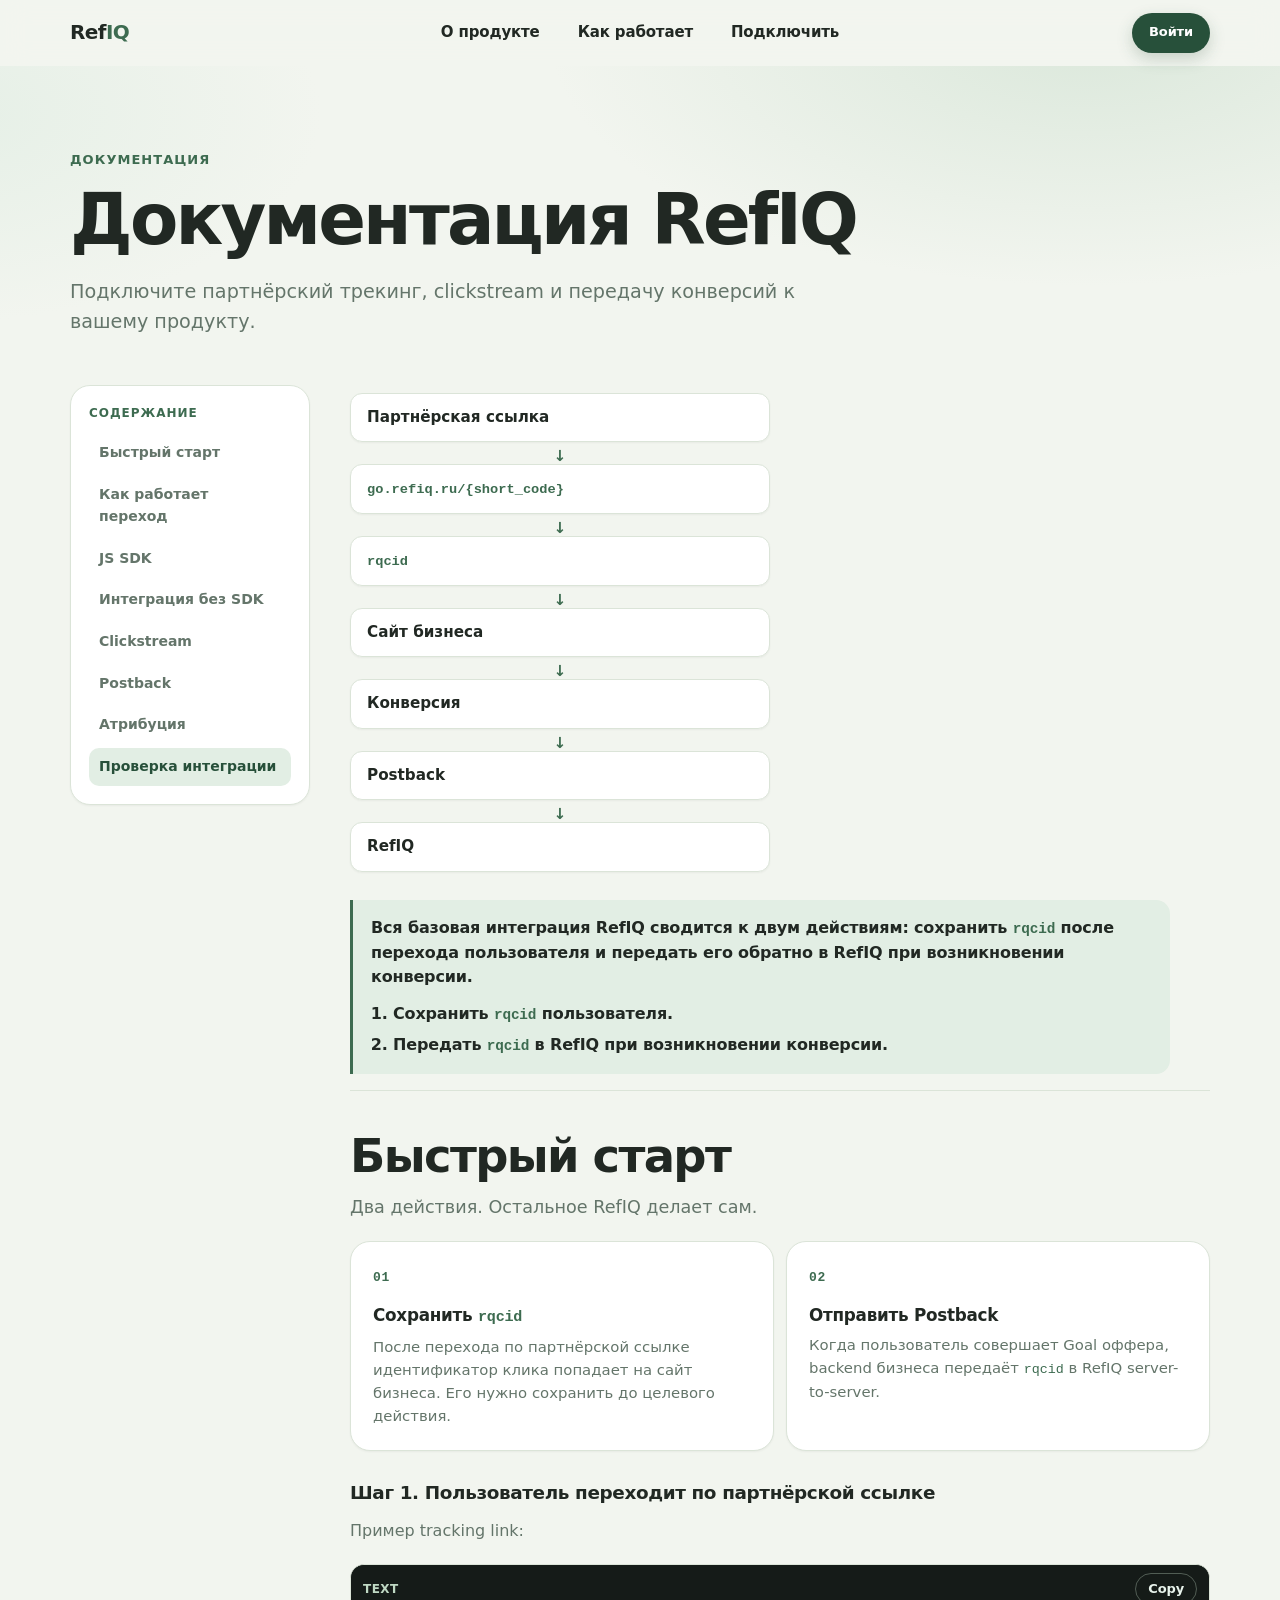
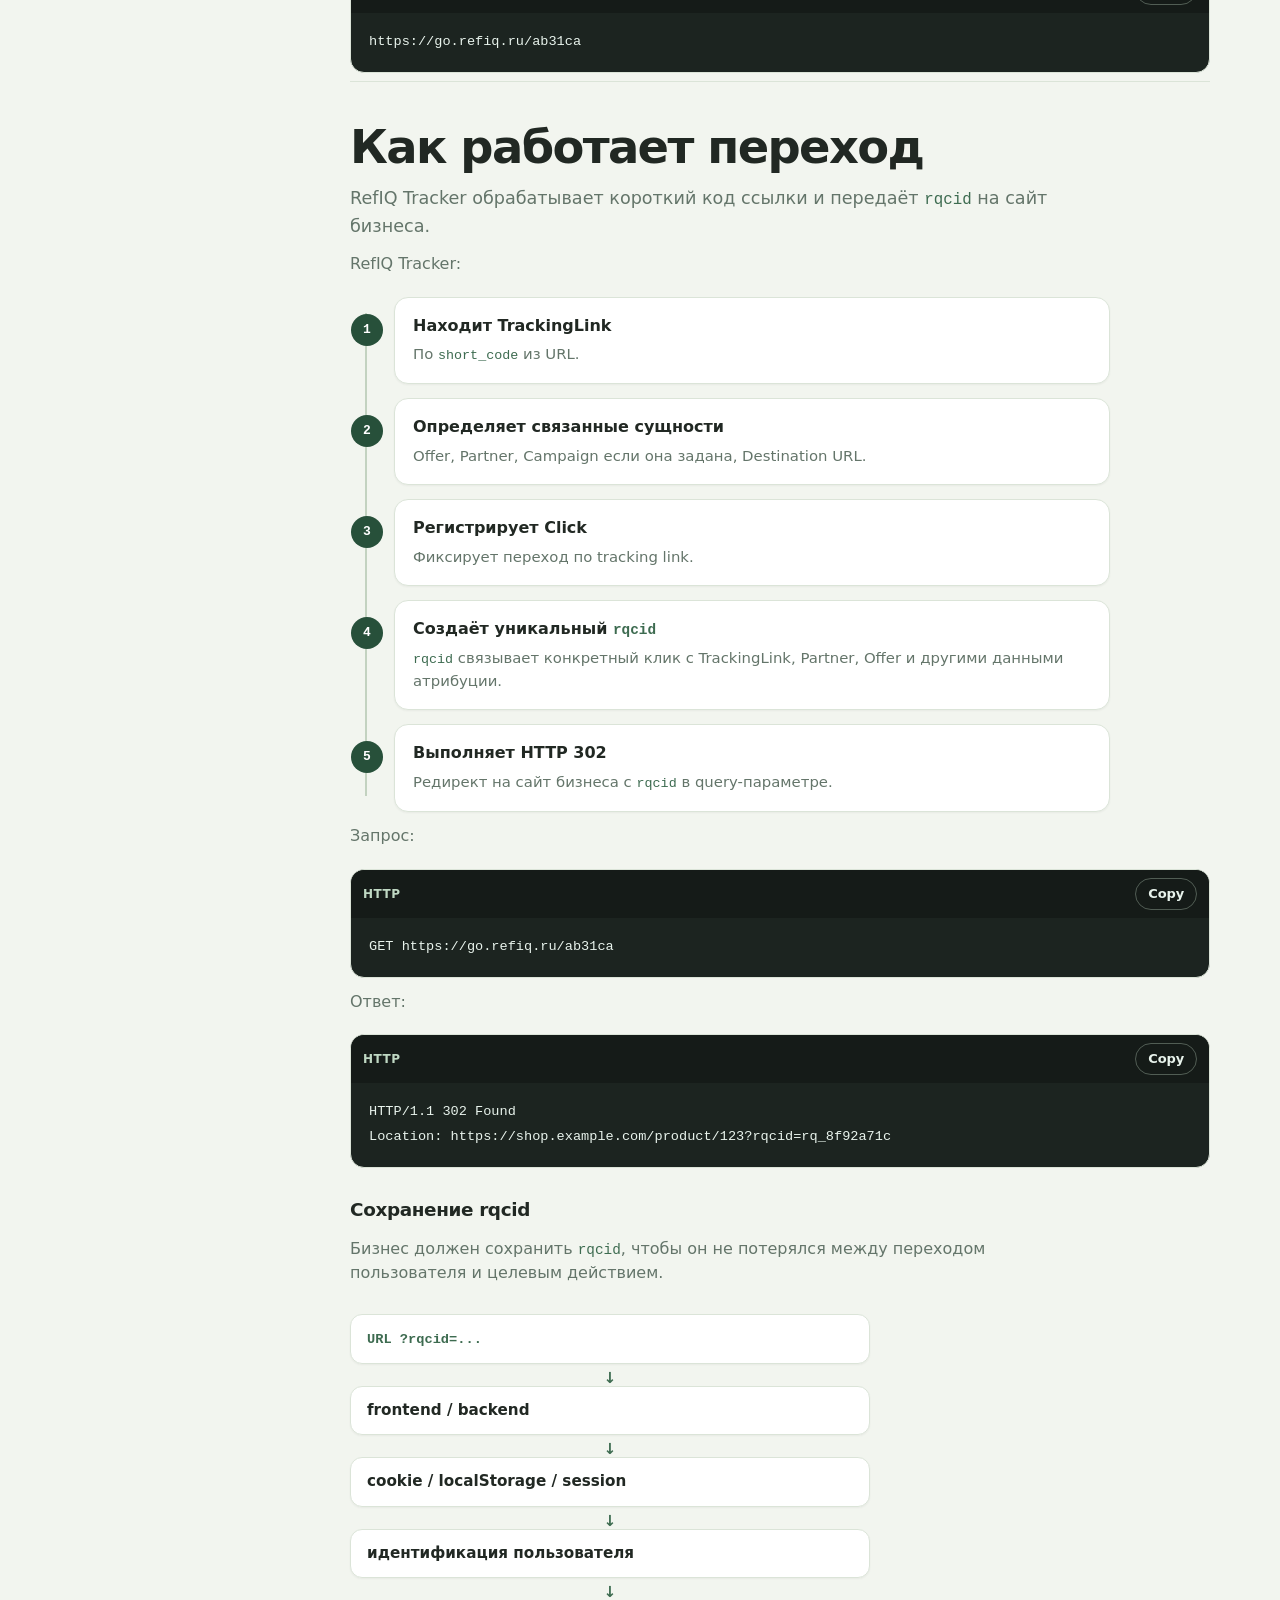
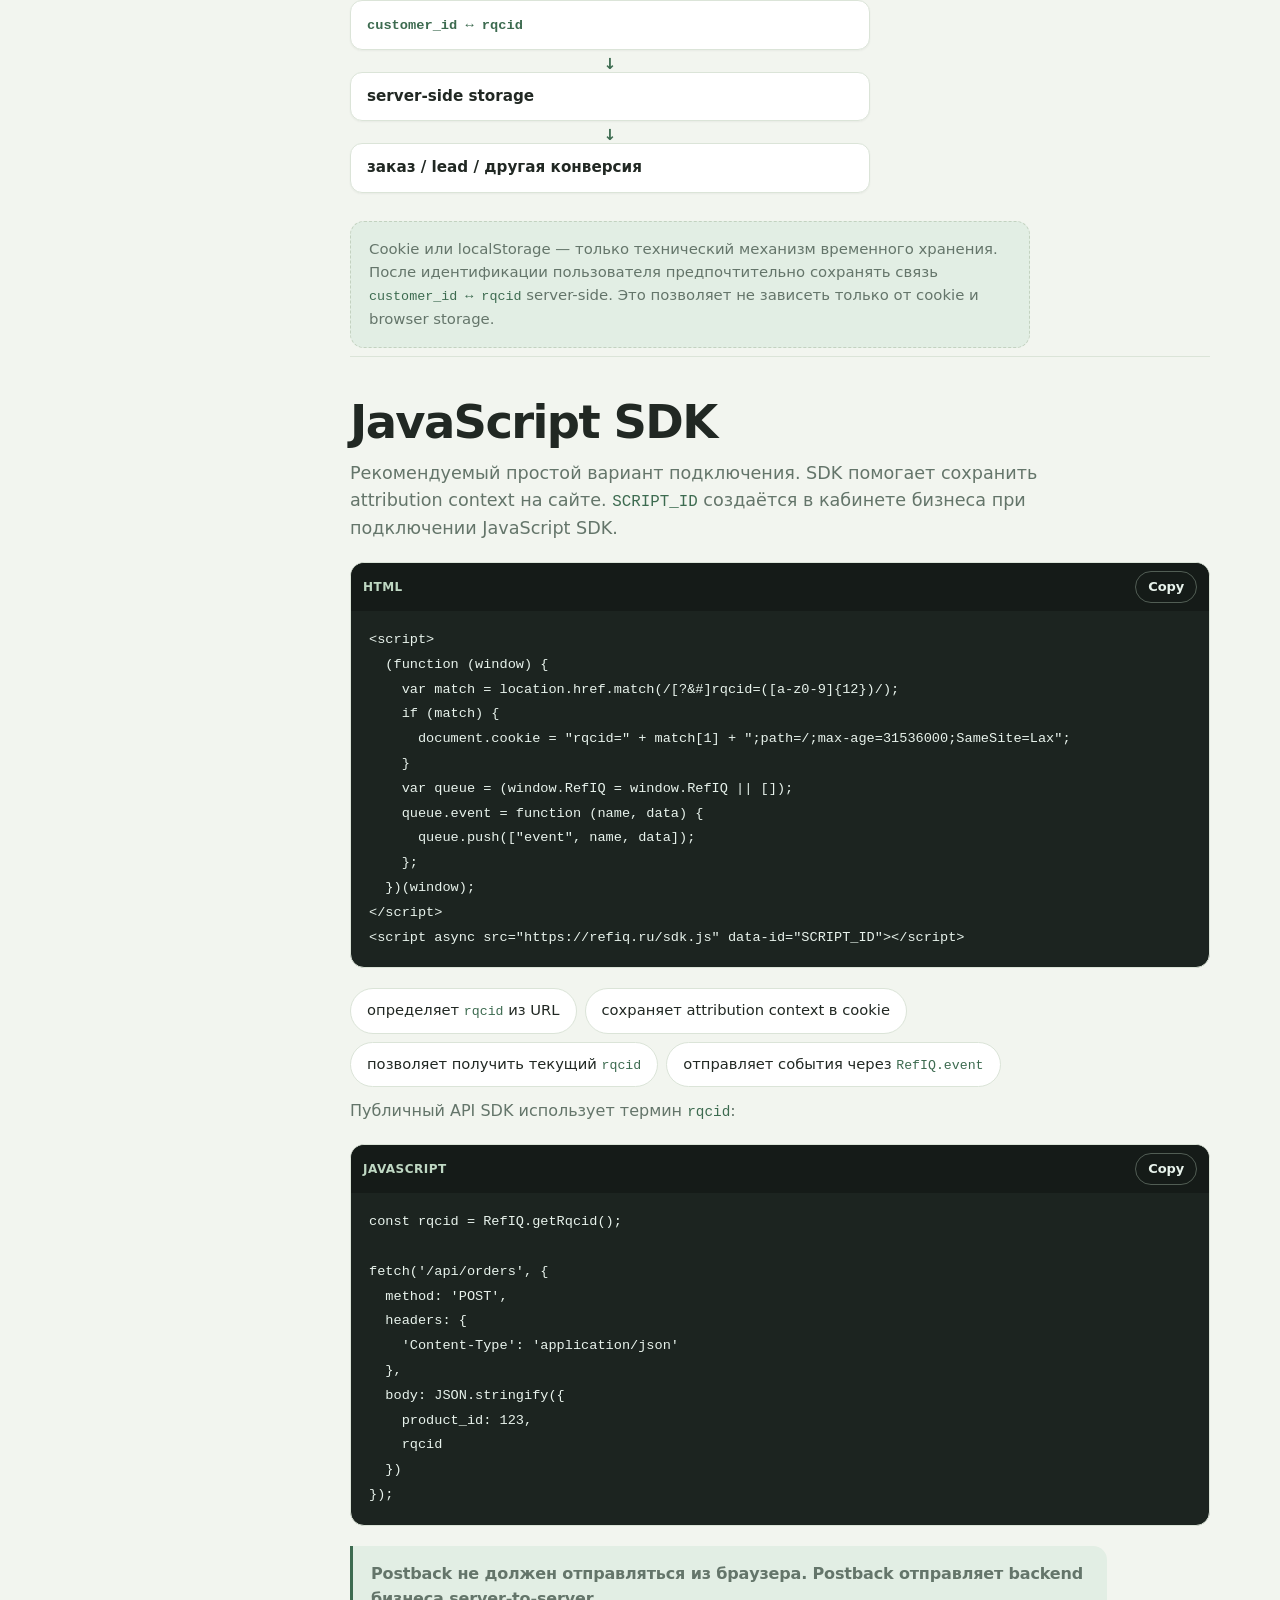
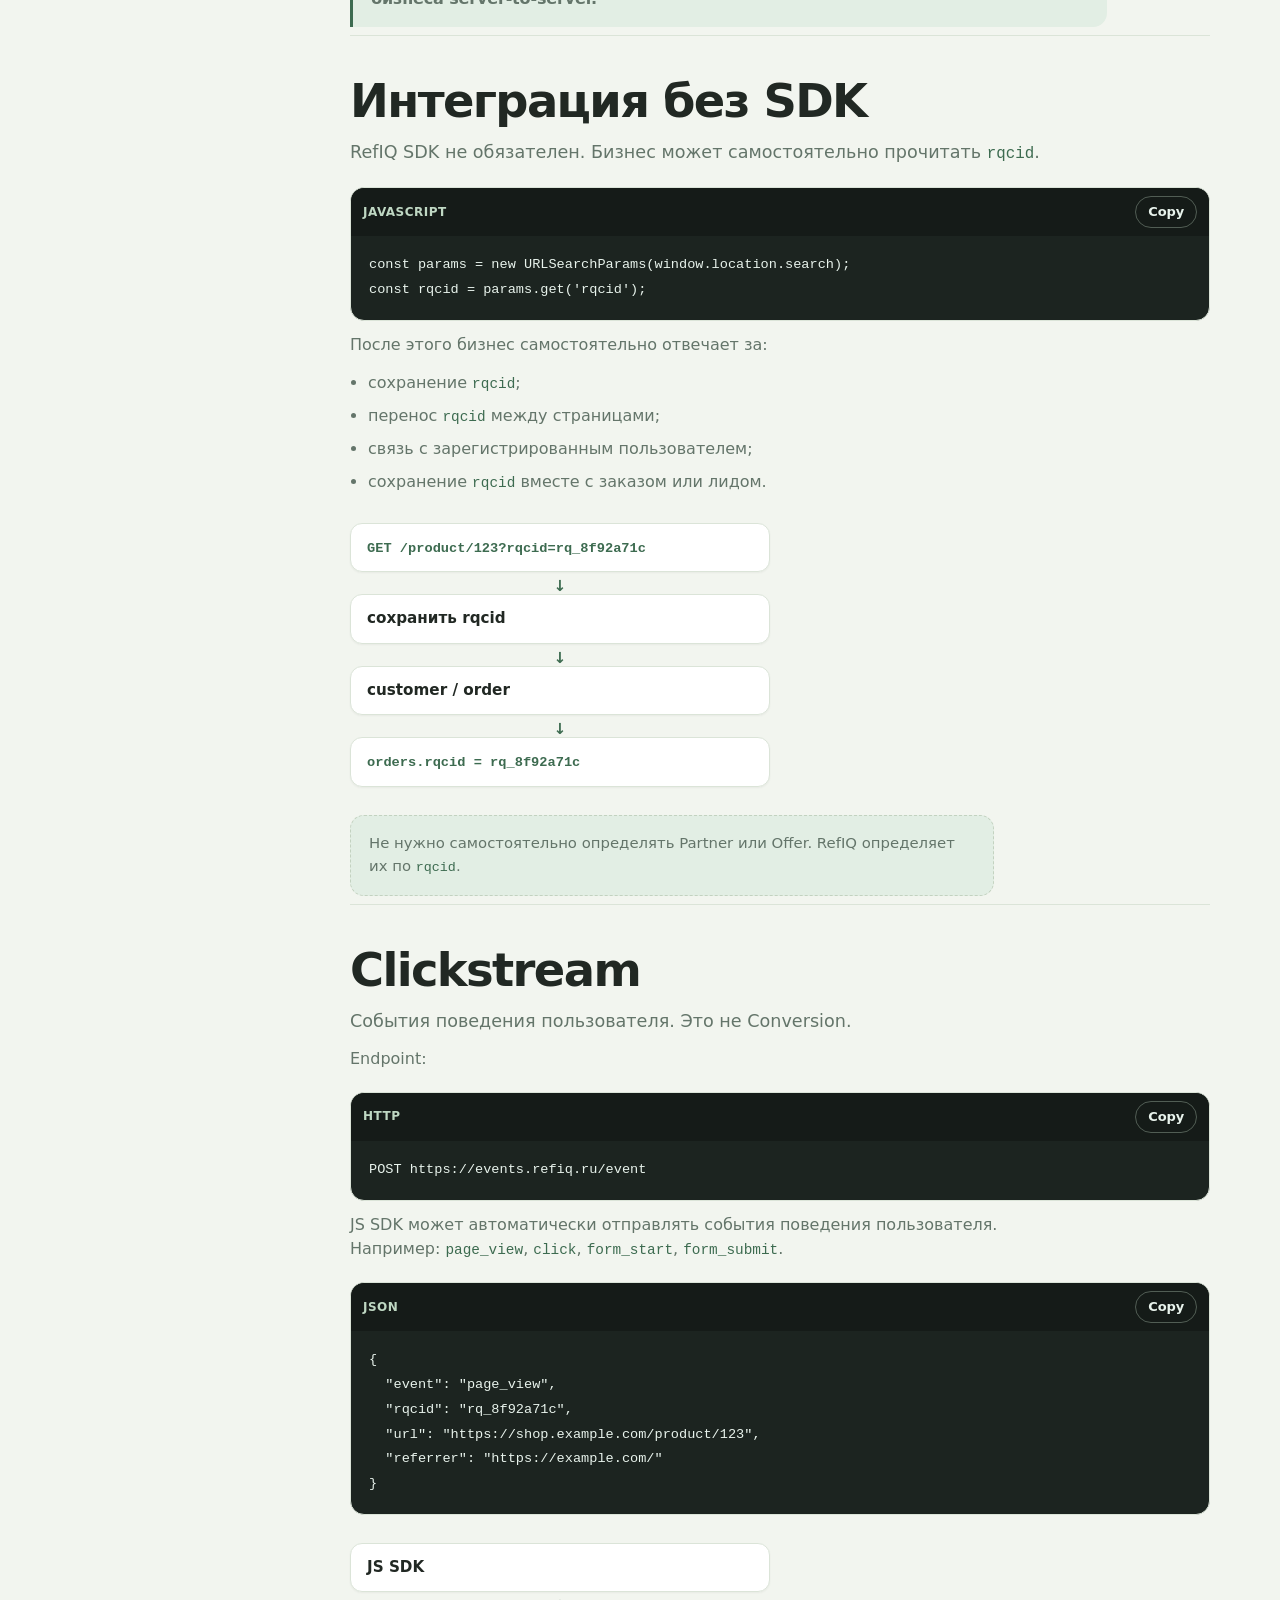
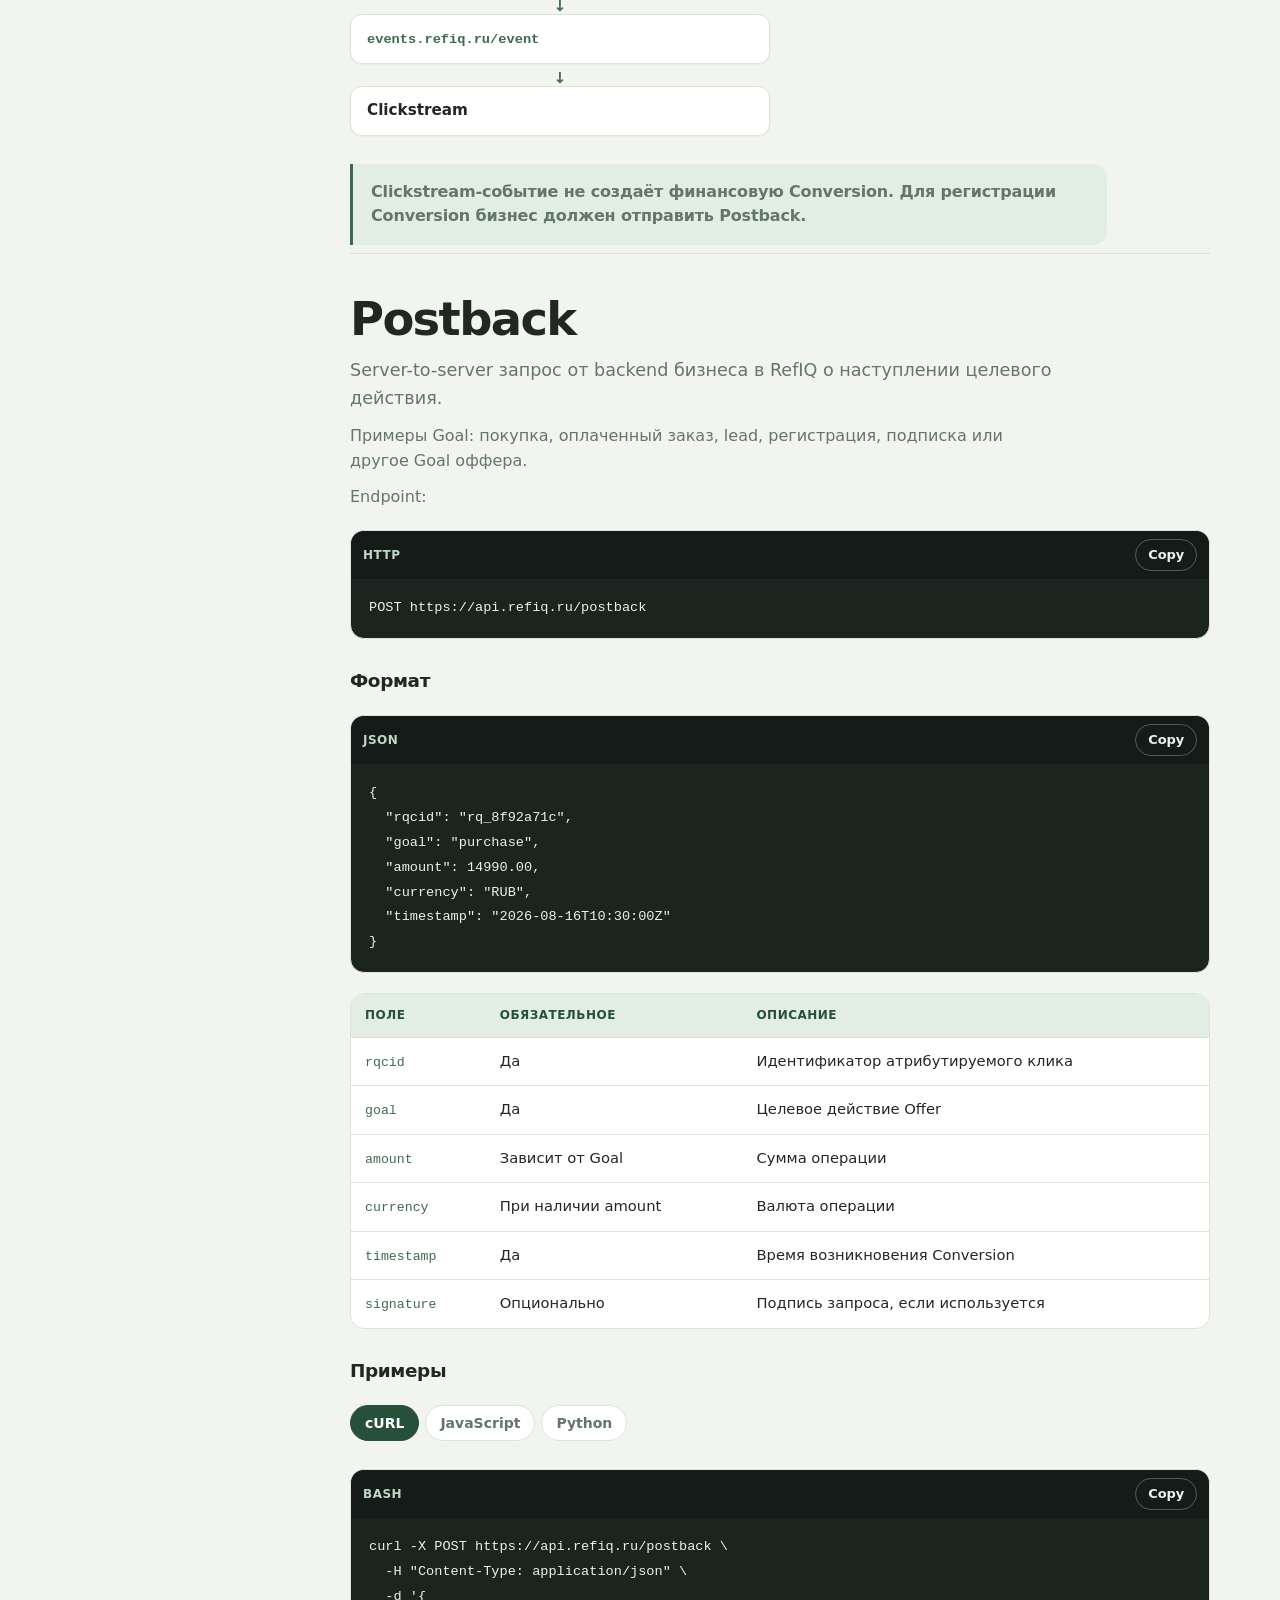
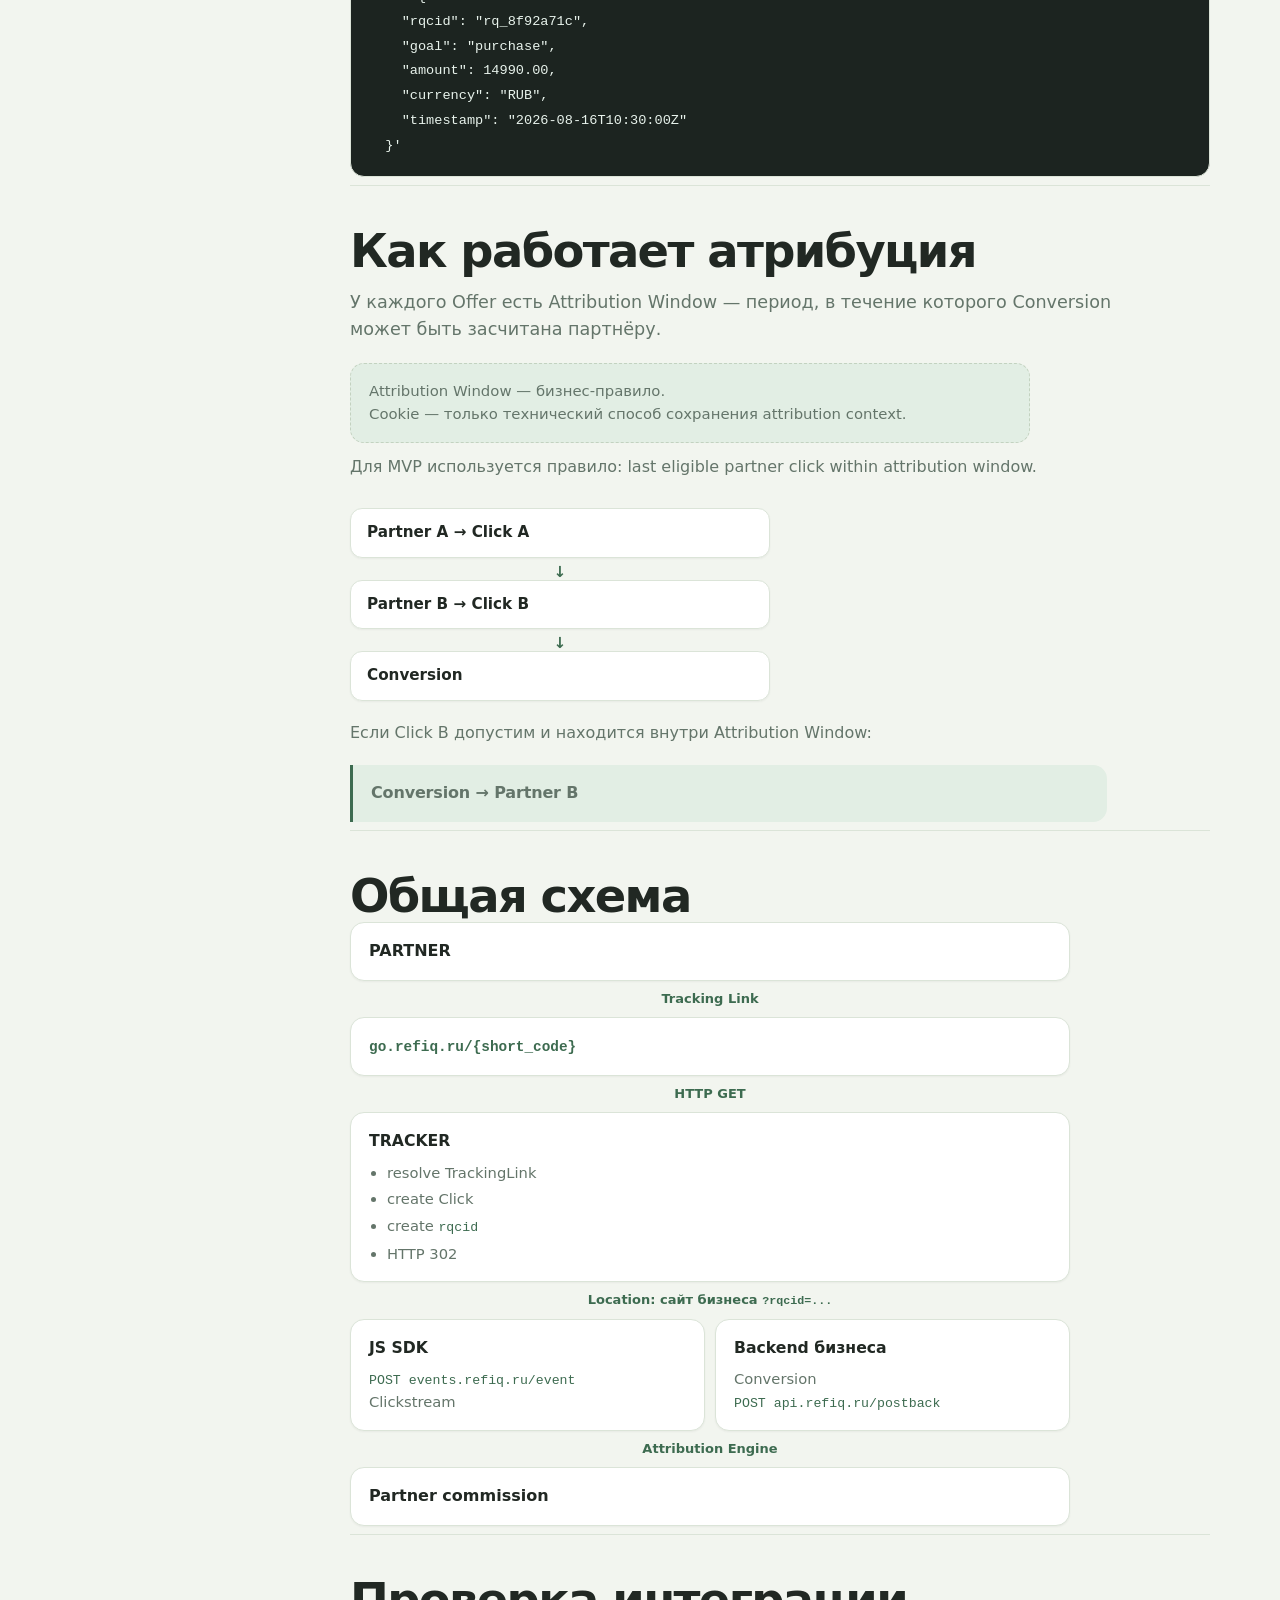
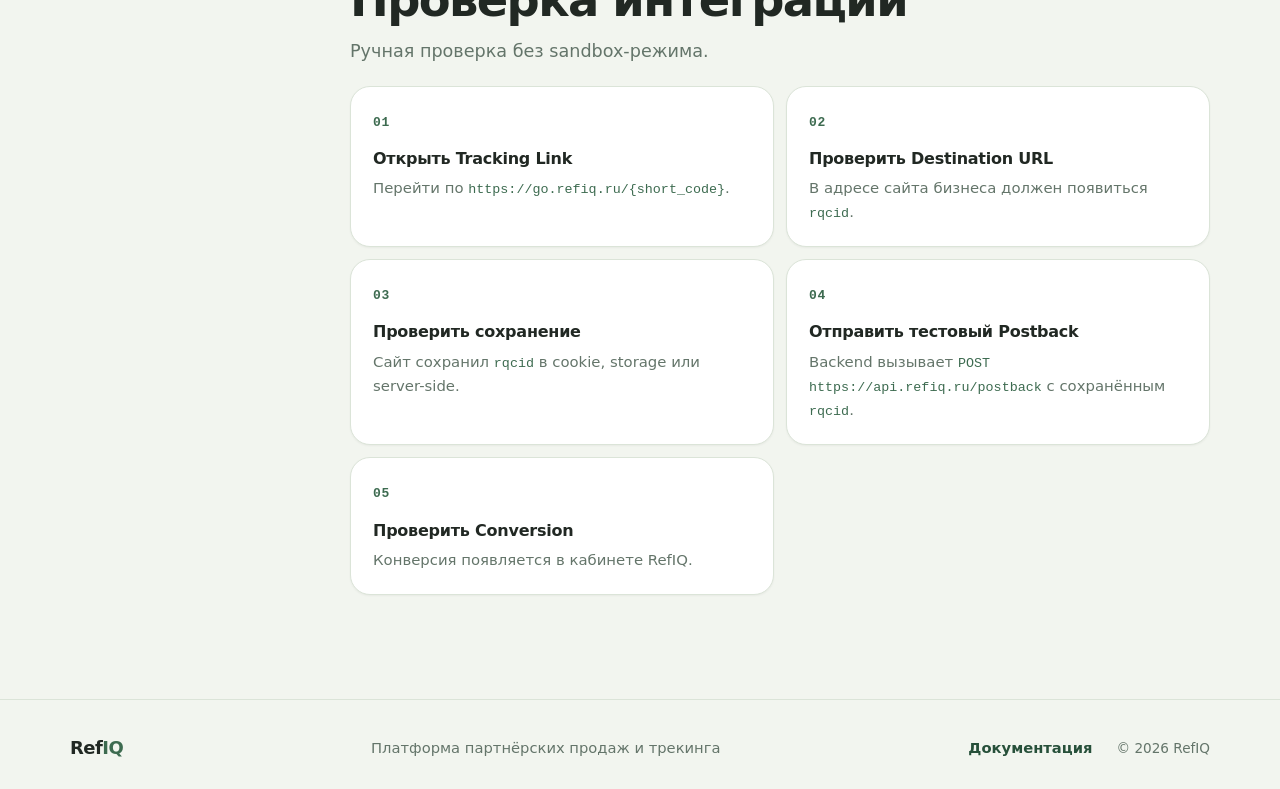
==== docs/index.html @ 8d4d05ce "Landing" ====
<!DOCTYPE html>
<html lang="ru">
<head>
  <meta charset="UTF-8" />
  <meta name="viewport" content="width=device-width, initial-scale=1.0" />
  <title>Документация RefIQ — подключение tracking и postback</title>
  <meta name="description" content="Техническая документация RefIQ: подключение JS SDK, rqcid, clickstream и server-to-server Postback." />
  <meta property="og:title" content="Документация RefIQ — подключение tracking и postback" />
  <meta property="og:description" content="Техническая документация RefIQ: подключение JS SDK, rqcid, clickstream и server-to-server Postback." />
  <meta property="og:type" content="website" />
  <meta property="og:locale" content="ru_RU" />
  <meta name="theme-color" content="#f2f5ef" />
  <link rel="icon" type="image/png" sizes="32x32" href="../assets/favicon-32x32.png" />
  <link rel="icon" type="image/png" sizes="16x16" href="../assets/favicon-16x16.png" />
  <link rel="shortcut icon" href="../assets/favicon.ico" />
  <link rel="apple-touch-icon" href="../assets/apple-touch-icon.png" />
  <link rel="stylesheet" href="../styles.css" />
  <link rel="stylesheet" href="styles.css" />
</head>
<body class="docs-page">
  <a class="skip-link" href="#docs-content">Перейти к содержимому</a>

  <header class="site-header" id="top">
    <div class="container header-inner">
      <a class="logo" href="../index.html" aria-label="RefIQ — на главную">Ref<span>IQ</span></a>

      <nav class="nav" id="nav" aria-label="Основная навигация">
        <a href="../index.html">О продукте</a>
        <a href="../index.html#how-it-works">Как работает</a>
        <a href="../howto/index.html">Подключить</a>
        <a class="nav-login btn btn-primary btn-sm" href="https://app.refiq.ru">Войти</a>
      </nav>

      <a class="btn btn-primary btn-sm header-cta" href="https://app.refiq.ru">Войти</a>

      <button class="nav-toggle" type="button" aria-expanded="false" aria-controls="nav" aria-label="Открыть меню">
        <span></span>
        <span></span>
      </button>
    </div>
  </header>

  <main id="main">
    <section class="hero docs-hero" aria-labelledby="docs-title">
      <div class="container">
        <p class="eyebrow">Документация</p>
        <h1 id="docs-title">Документация RefIQ</h1>
        <p class="lead">Подключите партнёрский трекинг, clickstream и передачу конверсий к вашему продукту.</p>
      </div>
    </section>

    <div class="container docs-layout">
      <nav class="docs-mobile-nav" aria-label="Разделы документации">
        <label for="docs-jump">Раздел</label>
        <select id="docs-jump">
          <option value="#quick-start">Быстрый старт</option>
          <option value="#redirect">Как работает переход</option>
          <option value="#sdk">JS SDK</option>
          <option value="#without-sdk">Интеграция без SDK</option>
          <option value="#clickstream">Clickstream</option>
          <option value="#postback">Postback</option>
          <option value="#attribution">Атрибуция</option>
          <option value="#verify">Проверка интеграции</option>
        </select>
      </nav>

      <aside class="docs-sidebar" aria-label="Содержание">
        <p class="docs-sidebar-title">Содержание</p>
        <ol class="docs-toc">
          <li><a href="#quick-start">Быстрый старт</a></li>
          <li><a href="#redirect">Как работает переход</a></li>
          <li><a href="#sdk">JS SDK</a></li>
          <li><a href="#without-sdk">Интеграция без SDK</a></li>
          <li><a href="#clickstream">Clickstream</a></li>
          <li><a href="#postback">Postback</a></li>
          <li><a href="#attribution">Атрибуция</a></li>
          <li><a href="#verify">Проверка интеграции</a></li>
        </ol>
      </aside>

      <article class="docs-content" id="docs-content">
        <div class="docs-intro" id="intro">
          <ol class="docs-flow" aria-label="Схема базовой интеграции">
            <li>Партнёрская ссылка</li>
            <li><code>go.refiq.ru/{short_code}</code></li>
            <li><code>rqcid</code></li>
            <li>Сайт бизнеса</li>
            <li>Конверсия</li>
            <li>Postback</li>
            <li>RefIQ</li>
          </ol>

          <div class="result-line docs-callout">
            <p>Вся базовая интеграция RefIQ сводится к двум действиям: сохранить <code>rqcid</code> после перехода пользователя и передать его обратно в RefIQ при возникновении конверсии.</p>
            <ol>
              <li>Сохранить <code>rqcid</code> пользователя.</li>
              <li>Передать <code>rqcid</code> в RefIQ при возникновении конверсии.</li>
            </ol>
          </div>
        </div>

        <!-- Быстрый старт -->
        <section class="docs-section" id="quick-start" aria-labelledby="quick-start-title">
          <h2 class="section-title" id="quick-start-title">Быстрый старт</h2>
          <p class="section-lead">Два действия. Остальное RefIQ делает сам.</p>

          <ol class="cards cards-2">
            <li>
              <span class="num">01</span>
              <h3>Сохранить <code>rqcid</code></h3>
              <p>После перехода по партнёрской ссылке идентификатор клика попадает на сайт бизнеса. Его нужно сохранить до целевого действия.</p>
            </li>
            <li>
              <span class="num">02</span>
              <h3>Отправить Postback</h3>
              <p>Когда пользователь совершает Goal оффера, backend бизнеса передаёт <code>rqcid</code> в RefIQ server-to-server.</p>
            </li>
          </ol>

          <h3 class="docs-h3">Шаг 1. Пользователь переходит по партнёрской ссылке</h3>
          <p>Пример tracking link:</p>
          <div class="code-block" data-copy>
            <div class="code-meta">
              <span>text</span>
              <button type="button" class="btn btn-ghost btn-sm copy-btn">Copy</button>
            </div>
            <pre><code>https://go.refiq.ru/ab31ca</code></pre>
          </div>
        </section>

        <!-- Как работает переход -->
        <section class="docs-section" id="redirect" aria-labelledby="redirect-title">
          <h2 class="section-title" id="redirect-title">Как работает переход</h2>
          <p class="section-lead">RefIQ Tracker обрабатывает короткий код ссылки и передаёт <code>rqcid</code> на сайт бизнеса.</p>

          <p>RefIQ Tracker:</p>
          <ol class="timeline">
            <li>
              <h3>Находит TrackingLink</h3>
              <p>По <code>short_code</code> из URL.</p>
            </li>
            <li>
              <h3>Определяет связанные сущности</h3>
              <p>Offer, Partner, Campaign если она задана, Destination URL.</p>
            </li>
            <li>
              <h3>Регистрирует Click</h3>
              <p>Фиксирует переход по tracking link.</p>
            </li>
            <li>
              <h3>Создаёт уникальный <code>rqcid</code></h3>
              <p><code>rqcid</code> связывает конкретный клик с TrackingLink, Partner, Offer и другими данными атрибуции.</p>
            </li>
            <li>
              <h3>Выполняет HTTP 302</h3>
              <p>Редирект на сайт бизнеса с <code>rqcid</code> в query-параметре.</p>
            </li>
          </ol>

          <p>Запрос:</p>
          <div class="code-block" data-copy>
            <div class="code-meta">
              <span>http</span>
              <button type="button" class="btn btn-ghost btn-sm copy-btn">Copy</button>
            </div>
            <pre><code>GET https://go.refiq.ru/ab31ca</code></pre>
          </div>

          <p>Ответ:</p>
          <div class="code-block" data-copy>
            <div class="code-meta">
              <span>http</span>
              <button type="button" class="btn btn-ghost btn-sm copy-btn">Copy</button>
            </div>
            <pre><code>HTTP/1.1 302 Found
Location: https://shop.example.com/product/123?rqcid=rq_8f92a71c</code></pre>
          </div>

          <h3 class="docs-h3" id="save-rqcid">Сохранение rqcid</h3>
          <p>Бизнес должен сохранить <code>rqcid</code>, чтобы он не потерялся между переходом пользователя и целевым действием.</p>

          <ol class="docs-flow docs-flow-wide" aria-label="Последовательность сохранения rqcid">
            <li><code>URL ?rqcid=...</code></li>
            <li>frontend / backend</li>
            <li>cookie / localStorage / session</li>
            <li>идентификация пользователя</li>
            <li><code>customer_id ↔ rqcid</code></li>
            <li>server-side storage</li>
            <li>заказ / lead / другая конверсия</li>
          </ol>

          <div class="tech-note">
            <p>Cookie или localStorage — только технический механизм временного хранения.</p>
            <p>После идентификации пользователя предпочтительно сохранять связь <code>customer_id ↔ rqcid</code> server-side. Это позволяет не зависеть только от cookie и browser storage.</p>
          </div>
        </section>

        <!-- JS SDK -->
        <section class="docs-section" id="sdk" aria-labelledby="sdk-title">
          <h2 class="section-title" id="sdk-title">JavaScript SDK</h2>
          <p class="section-lead">Рекомендуемый простой вариант подключения. SDK помогает сохранить attribution context на сайте. <code>SCRIPT_ID</code> создаётся в кабинете бизнеса при подключении JavaScript SDK.</p>

          <div class="code-block" data-copy>
            <div class="code-meta">
              <span>html</span>
              <button type="button" class="btn btn-ghost btn-sm copy-btn">Copy</button>
            </div>
            <pre><code>&lt;script&gt;
  (function (window) {
    var match = location.href.match(/[?&amp;#]rqcid=([a-z0-9]{12})/);
    if (match) {
      document.cookie = "rqcid=" + match[1] + ";path=/;max-age=31536000;SameSite=Lax";
    }
    var queue = (window.RefIQ = window.RefIQ || []);
    queue.event = function (name, data) {
      queue.push(["event", name, data]);
    };
  })(window);
&lt;/script&gt;
&lt;script async src="https://refiq.ru/sdk.js" data-id="SCRIPT_ID"&gt;&lt;/script&gt;</code></pre>
          </div>

          <ul class="tags">
            <li>определяет <code>rqcid</code> из URL</li>
            <li>сохраняет attribution context в cookie</li>
            <li>позволяет получить текущий <code>rqcid</code></li>
            <li>отправляет события через <code>RefIQ.event</code></li>
          </ul>

          <p>Публичный API SDK использует термин <code>rqcid</code>:</p>
          <div class="code-block" data-copy>
            <div class="code-meta">
              <span>javascript</span>
              <button type="button" class="btn btn-ghost btn-sm copy-btn">Copy</button>
            </div>
            <pre><code>const rqcid = RefIQ.getRqcid();

fetch('/api/orders', {
  method: 'POST',
  headers: {
    'Content-Type': 'application/json'
  },
  body: JSON.stringify({
    product_id: 123,
    rqcid
  })
});</code></pre>
          </div>

          <p class="result-line">Postback не должен отправляться из браузера. Postback отправляет backend бизнеса server-to-server.</p>
        </section>

        <!-- Без SDK -->
        <section class="docs-section" id="without-sdk" aria-labelledby="without-sdk-title">
          <h2 class="section-title" id="without-sdk-title">Интеграция без SDK</h2>
          <p class="section-lead">RefIQ SDK не обязателен. Бизнес может самостоятельно прочитать <code>rqcid</code>.</p>

          <div class="code-block" data-copy>
            <div class="code-meta">
              <span>javascript</span>
              <button type="button" class="btn btn-ghost btn-sm copy-btn">Copy</button>
            </div>
            <pre><code>const params = new URLSearchParams(window.location.search);
const rqcid = params.get('rqcid');</code></pre>
          </div>

          <p>После этого бизнес самостоятельно отвечает за:</p>
          <ul class="prep-list">
            <li>сохранение <code>rqcid</code>;</li>
            <li>перенос <code>rqcid</code> между страницами;</li>
            <li>связь с зарегистрированным пользователем;</li>
            <li>сохранение <code>rqcid</code> вместе с заказом или лидом.</li>
          </ul>

          <ol class="docs-flow" aria-label="Поток без SDK">
            <li><code>GET /product/123?rqcid=rq_8f92a71c</code></li>
            <li>сохранить rqcid</li>
            <li>customer / order</li>
            <li><code>orders.rqcid = rq_8f92a71c</code></li>
          </ol>

          <p class="tech-note">Не нужно самостоятельно определять Partner или Offer. RefIQ определяет их по <code>rqcid</code>.</p>
        </section>

        <!-- Clickstream -->
        <section class="docs-section" id="clickstream" aria-labelledby="clickstream-title">
          <h2 class="section-title" id="clickstream-title">Clickstream</h2>
          <p class="section-lead">События поведения пользователя. Это не Conversion.</p>

          <p>Endpoint:</p>
          <div class="code-block" data-copy>
            <div class="code-meta">
              <span>http</span>
              <button type="button" class="btn btn-ghost btn-sm copy-btn">Copy</button>
            </div>
            <pre><code>POST https://events.refiq.ru/event</code></pre>
          </div>

          <p>JS SDK может автоматически отправлять события поведения пользователя. Например: <code>page_view</code>, <code>click</code>, <code>form_start</code>, <code>form_submit</code>.</p>

          <div class="code-block" data-copy>
            <div class="code-meta">
              <span>json</span>
              <button type="button" class="btn btn-ghost btn-sm copy-btn">Copy</button>
            </div>
            <pre><code>{
  "event": "page_view",
  "rqcid": "rq_8f92a71c",
  "url": "https://shop.example.com/product/123",
  "referrer": "https://example.com/"
}</code></pre>
          </div>

          <ol class="docs-flow" aria-label="Схема clickstream">
            <li>JS SDK</li>
            <li><code>events.refiq.ru/event</code></li>
            <li>Clickstream</li>
          </ol>

          <p class="result-line">Clickstream-событие не создаёт финансовую Conversion. Для регистрации Conversion бизнес должен отправить Postback.</p>
        </section>

        <!-- Postback -->
        <section class="docs-section" id="postback" aria-labelledby="postback-title">
          <h2 class="section-title" id="postback-title">Postback</h2>
          <p class="section-lead">Server-to-server запрос от backend бизнеса в RefIQ о наступлении целевого действия.</p>

          <p>Примеры Goal: покупка, оплаченный заказ, lead, регистрация, подписка или другое Goal оффера.</p>

          <p>Endpoint:</p>
          <div class="code-block" data-copy>
            <div class="code-meta">
              <span>http</span>
              <button type="button" class="btn btn-ghost btn-sm copy-btn">Copy</button>
            </div>
            <pre><code>POST https://api.refiq.ru/postback</code></pre>
          </div>

          <h3 class="docs-h3">Формат</h3>
          <div class="code-block" data-copy>
            <div class="code-meta">
              <span>json</span>
              <button type="button" class="btn btn-ghost btn-sm copy-btn">Copy</button>
            </div>
            <pre><code>{
  "rqcid": "rq_8f92a71c",
  "goal": "purchase",
  "amount": 14990.00,
  "currency": "RUB",
  "timestamp": "2026-08-16T10:30:00Z"
}</code></pre>
          </div>

          <div class="table-wrap">
            <table>
              <thead>
                <tr>
                  <th>Поле</th>
                  <th>Обязательное</th>
                  <th>Описание</th>
                </tr>
              </thead>
              <tbody>
                <tr>
                  <td><code>rqcid</code></td>
                  <td>Да</td>
                  <td>Идентификатор атрибутируемого клика</td>
                </tr>
                <tr>
                  <td><code>goal</code></td>
                  <td>Да</td>
                  <td>Целевое действие Offer</td>
                </tr>
                <tr>
                  <td><code>amount</code></td>
                  <td>Зависит от Goal</td>
                  <td>Сумма операции</td>
                </tr>
                <tr>
                  <td><code>currency</code></td>
                  <td>При наличии amount</td>
                  <td>Валюта операции</td>
                </tr>
                <tr>
                  <td><code>timestamp</code></td>
                  <td>Да</td>
                  <td>Время возникновения Conversion</td>
                </tr>
                <tr>
                  <td><code>signature</code></td>
                  <td>Опционально</td>
                  <td>Подпись запроса, если используется</td>
                </tr>
              </tbody>
            </table>
          </div>

          <h3 class="docs-h3">Примеры</h3>
          <div class="code-tabs" data-tabs>
            <div class="code-tablist" role="tablist">
              <button type="button" role="tab" aria-selected="true" data-tab="curl">cURL</button>
              <button type="button" role="tab" aria-selected="false" data-tab="javascript">JavaScript</button>
              <button type="button" role="tab" aria-selected="false" data-tab="python">Python</button>
            </div>

            <div class="code-block" data-panel="curl" data-copy>
              <div class="code-meta">
                <span>bash</span>
                <button type="button" class="btn btn-ghost btn-sm copy-btn">Copy</button>
              </div>
              <pre><code>curl -X POST https://api.refiq.ru/postback \
  -H "Content-Type: application/json" \
  -d '{
    "rqcid": "rq_8f92a71c",
    "goal": "purchase",
    "amount": 14990.00,
    "currency": "RUB",
    "timestamp": "2026-08-16T10:30:00Z"
  }'</code></pre>
            </div>

            <div class="code-block" data-panel="javascript" data-copy hidden>
              <div class="code-meta">
                <span>javascript</span>
                <button type="button" class="btn btn-ghost btn-sm copy-btn">Copy</button>
              </div>
              <pre><code>await fetch('https://api.refiq.ru/postback', {
  method: 'POST',
  headers: {
    'Content-Type': 'application/json'
  },
  body: JSON.stringify({
    rqcid: 'rq_8f92a71c',
    goal: 'purchase',
    amount: 14990.00,
    currency: 'RUB',
    timestamp: '2026-08-16T10:30:00Z'
  })
});</code></pre>
            </div>

            <div class="code-block" data-panel="python" data-copy hidden>
              <div class="code-meta">
                <span>python</span>
                <button type="button" class="btn btn-ghost btn-sm copy-btn">Copy</button>
              </div>
              <pre><code>import requests

requests.post(
    'https://api.refiq.ru/postback',
    json={
        'rqcid': 'rq_8f92a71c',
        'goal': 'purchase',
        'amount': 14990.00,
        'currency': 'RUB',
        'timestamp': '2026-08-16T10:30:00Z',
    },
)</code></pre>
            </div>
          </div>
        </section>

        <!-- Атрибуция -->
        <section class="docs-section" id="attribution" aria-labelledby="attribution-title">
          <h2 class="section-title" id="attribution-title">Как работает атрибуция</h2>
          <p class="section-lead">У каждого Offer есть Attribution Window — период, в течение которого Conversion может быть засчитана партнёру.</p>

          <div class="tech-note">
            <p>Attribution Window — бизнес-правило.</p>
            <p>Cookie — только технический способ сохранения attribution context.</p>
          </div>

          <p>Для MVP используется правило: last eligible partner click within attribution window.</p>

          <ol class="docs-flow" aria-label="Пример last click">
            <li>Partner A → Click A</li>
            <li>Partner B → Click B</li>
            <li>Conversion</li>
          </ol>

          <p>Если Click B допустим и находится внутри Attribution Window:</p>
          <p class="result-line">Conversion → Partner B</p>
        </section>

        <!-- Архитектура -->
        <section class="docs-section" id="architecture" aria-labelledby="architecture-title">
          <h2 class="section-title" id="architecture-title">Общая схема</h2>
          <div class="arch">
            <div class="arch-node">PARTNER</div>
            <p class="arch-label">Tracking Link</p>
            <div class="arch-node"><code>go.refiq.ru/{short_code}</code></div>
            <p class="arch-label">HTTP GET</p>
            <div class="arch-card">
              <h3>TRACKER</h3>
              <ul>
                <li>resolve TrackingLink</li>
                <li>create Click</li>
                <li>create <code>rqcid</code></li>
                <li>HTTP 302</li>
              </ul>
            </div>
            <p class="arch-label">Location: сайт бизнеса <code>?rqcid=...</code></p>
            <div class="arch-split">
              <div class="arch-card">
                <h3>JS SDK</h3>
                <p><code>POST events.refiq.ru/event</code></p>
                <p>Clickstream</p>
              </div>
              <div class="arch-card">
                <h3>Backend бизнеса</h3>
                <p>Conversion</p>
                <p><code>POST api.refiq.ru/postback</code></p>
              </div>
            </div>
            <p class="arch-label">Attribution Engine</p>
            <div class="arch-node">Partner commission</div>
          </div>
        </section>

        <!-- Проверка -->
        <section class="docs-section" id="verify" aria-labelledby="verify-title">
          <h2 class="section-title" id="verify-title">Проверка интеграции</h2>
          <p class="section-lead">Ручная проверка без sandbox-режима.</p>
          <ol class="cards cards-2 checklist">
            <li>
              <span class="num">01</span>
              <h3>Открыть Tracking Link</h3>
              <p>Перейти по <code>https://go.refiq.ru/{short_code}</code>.</p>
            </li>
            <li>
              <span class="num">02</span>
              <h3>Проверить Destination URL</h3>
              <p>В адресе сайта бизнеса должен появиться <code>rqcid</code>.</p>
            </li>
            <li>
              <span class="num">03</span>
              <h3>Проверить сохранение</h3>
              <p>Сайт сохранил <code>rqcid</code> в cookie, storage или server-side.</p>
            </li>
            <li>
              <span class="num">04</span>
              <h3>Отправить тестовый Postback</h3>
              <p>Backend вызывает <code>POST https://api.refiq.ru/postback</code> с сохранённым <code>rqcid</code>.</p>
            </li>
            <li>
              <span class="num">05</span>
              <h3>Проверить Conversion</h3>
              <p>Конверсия появляется в кабинете RefIQ.</p>
            </li>
          </ol>
        </section>
      </article>
    </div>
  </main>

  <footer class="site-footer">
    <div class="container footer-inner">
      <a class="logo" href="../index.html">Ref<span>IQ</span></a>
      <p>Платформа партнёрских продаж и трекинга</p>
      <nav class="footer-nav" aria-label="Дополнительно">
        <a href="index.html" aria-current="page">Документация</a>
      </nav>
      <p class="footer-meta">© <span id="year"></span> RefIQ</p>
    </div>
  </footer>

  <script src="../script.js" defer></script>
  <script src="script.js" defer></script>
</body>
</html>
---- styles.css ----
/* RefIQ — светлая зелёно-мятная палитра, крупная типографика, системные шрифты, mobile-first */

:root {
  --bg: #f2f5ef;
  --surface: #e9efe7;
  --card: #ffffff;
  --card-hover: #f6faf4;
  --border: #dbe4d8;
  --border-strong: #c3d2c0;
  --text: #212823;
  --muted: #64756a;
  --green: #3d6b50;
  --green-deep: #27503a;
  --mint: #bfd8c3;
  --mint-light: #e2eee4;
  --shadow-sm: 0 1px 2px rgba(33, 40, 35, 0.05);
  --shadow-md: 0 12px 28px rgba(33, 40, 35, 0.1);
  --radius: 14px;
  --radius-lg: 20px;
  --container: 1140px;
  --gutter: clamp(18px, 4vw, 44px);
  --header-h: 66px;
  --ease: cubic-bezier(0.22, 1, 0.36, 1);
  --font: system-ui, -apple-system, "Segoe UI", Roboto, "Helvetica Neue", Arial, sans-serif;
  --mono: ui-monospace, SFMono-Regular, Menlo, Consolas, monospace;
}

*,
*::before,
*::after {
  box-sizing: border-box;
}

html {
  scroll-behavior: smooth;
  scroll-padding-top: calc(var(--header-h) + 16px);
}

body {
  margin: 0;
  font-family: var(--font);
  font-size: 16px;
  line-height: 1.55;
  color: var(--text);
  background: var(--bg);
  -webkit-font-smoothing: antialiased;
  text-rendering: optimizeLegibility;
}

a {
  color: inherit;
  text-decoration: none;
}

ul,
ol {
  margin: 0;
  padding: 0;
  list-style: none;
}

h1,
h2,
h3,
p {
  margin: 0;
}

code {
  font-family: var(--mono);
  font-size: 0.9em;
  color: var(--green);
  word-break: break-word;
}

.container {
  width: min(100% - (var(--gutter) * 2), var(--container));
  margin-inline: auto;
}

.skip-link {
  position: absolute;
  left: 16px;
  top: -48px;
  z-index: 1000;
  padding: 10px 14px;
  border-radius: 999px;
  background: var(--green-deep);
  color: #fff;
  font-weight: 600;
}

.skip-link:focus {
  top: 16px;
}

/* Шапка */

.site-header {
  position: sticky;
  top: 0;
  z-index: 100;
  height: var(--header-h);
  background: rgba(242, 245, 239, 0.85);
  backdrop-filter: blur(14px);
  -webkit-backdrop-filter: blur(14px);
  border-bottom: 1px solid transparent;
  transition: border-color 0.25s var(--ease);
}

.site-header.is-scrolled {
  border-bottom-color: var(--border);
}

.header-inner {
  height: 100%;
  display: flex;
  align-items: center;
  gap: 16px;
}

.logo {
  flex: 0 0 auto;
  font-size: 20px;
  font-weight: 750;
  letter-spacing: -0.03em;
}

.logo span {
  color: var(--green);
}

.nav {
  display: none;
  align-items: center;
  gap: 2px;
}

.nav a {
  padding: 8px 14px;
  border-radius: 999px;
  color: var(--text);
  font-size: 15px;
  font-weight: 600;
  letter-spacing: -0.01em;
  transition: color 0.2s var(--ease), background 0.2s var(--ease);
}

.nav a:hover,
.nav a:focus-visible {
  color: var(--green-deep);
  background: var(--mint-light);
  outline: none;
}

.header-cta {
  margin-left: auto;
}

.nav-toggle {
  width: 44px;
  height: 44px;
  border: 1px solid var(--border);
  border-radius: 12px;
  background: var(--card);
  display: inline-flex;
  flex-direction: column;
  justify-content: center;
  align-items: center;
  gap: 6px;
  cursor: pointer;
}

.nav-toggle span {
  display: block;
  width: 18px;
  height: 1.5px;
  background: var(--text);
  transition: transform 0.25s var(--ease);
}

.nav-toggle[aria-expanded="true"] span:first-child {
  transform: translateY(3.75px) rotate(45deg);
}

.nav-toggle[aria-expanded="true"] span:last-child {
  transform: translateY(-3.75px) rotate(-45deg);
}

body.nav-open {
  overflow: hidden;
}

body.nav-open .nav {
  display: flex;
  position: fixed;
  inset: var(--header-h) 0 0 0;
  flex-direction: column;
  align-items: stretch;
  gap: 6px;
  padding: 22px var(--gutter) 40px;
  background: var(--bg);
  overflow: auto;
}

body.nav-open .nav a {
  padding: 14px 16px;
  font-size: 18px;
  border: 1px solid var(--border);
  border-radius: var(--radius);
  background: var(--card);
  color: var(--text);
}

/* Кнопки */

.btn {
  display: inline-flex;
  align-items: center;
  justify-content: center;
  min-height: 48px;
  padding: 12px 22px;
  border-radius: 999px;
  border: 1px solid transparent;
  font: inherit;
  font-size: 15px;
  font-weight: 600;
  letter-spacing: -0.01em;
  cursor: pointer;
  transition: transform 0.2s var(--ease), background 0.2s var(--ease), border-color 0.2s var(--ease), color 0.2s var(--ease), box-shadow 0.2s var(--ease);
}

.btn:hover {
  transform: translateY(-1px);
}

.btn:focus-visible {
  outline: 2px solid var(--green);
  outline-offset: 3px;
}

.btn-primary {
  background: var(--green-deep);
  color: #fff;
  box-shadow: 0 6px 16px rgba(39, 80, 58, 0.22);
}

.btn-primary:hover {
  background: #1f4230;
  box-shadow: 0 9px 22px rgba(39, 80, 58, 0.28);
}

.btn-ghost {
  background: var(--card);
  color: var(--text);
  border-color: var(--border-strong);
}

.btn-ghost:hover {
  border-color: var(--green);
  color: var(--green);
}

.btn-sm {
  min-height: 40px;
  padding: 8px 16px;
  font-size: 13px;
}

/* Общие элементы секций */

.eyebrow {
  margin-bottom: 14px;
  color: var(--green);
  font-size: 13px;
  font-weight: 700;
  letter-spacing: 0.08em;
  text-transform: uppercase;
}

.section-title {
  max-width: 760px;
  font-size: clamp(1.7rem, 4.8vw, 2.9rem);
  line-height: 1.1;
  letter-spacing: -0.035em;
  font-weight: 750;
}

.section-lead {
  margin-top: 16px;
  max-width: 60ch;
  color: var(--muted);
  font-size: clamp(1rem, 2.2vw, 1.1rem);
}

.section-title + .cards,
.section-title + .problems,
.section-title + .tags,
.section-title + .flow {
  margin-top: 36px;
}

.section-lead + .cards,
.section-lead + .metrics {
  margin-top: 36px;
}

.actions {
  display: flex;
  flex-wrap: wrap;
  gap: 12px;
  margin-top: 28px;
}

.num {
  display: inline-block;
  color: var(--green);
  font-family: var(--mono);
  font-size: 13px;
  font-weight: 700;
  letter-spacing: 0.06em;
}

/* Hero */

.hero {
  padding: 52px 0 64px;
  background:
    radial-gradient(900px 420px at 85% -10%, rgba(191, 216, 195, 0.45), transparent 60%),
    radial-gradient(700px 380px at -5% 15%, rgba(226, 238, 228, 0.8), transparent 55%);
}

.hero h1 {
  font-size: clamp(2.15rem, 7vw, 4.4rem);
  line-height: 1.04;
  letter-spacing: -0.04em;
  font-weight: 780;
}

.hero-title-row {
  display: grid;
  grid-template-columns: minmax(0, 1.15fr) minmax(140px, 0.7fr);
  align-items: center;
  gap: clamp(14px, 3vw, 36px);
}

.hero-title-row h1 {
  max-width: none;
  min-width: 0;
}

.hero-mark {
  width: 100%;
  max-width: 360px;
  aspect-ratio: 488 / 397;
  justify-self: end;
  background: linear-gradient(135deg, #9fd4b4 0%, #3d6b50 48%, #27503a 100%);
  -webkit-mask-image: url("assets/logo.png");
  mask-image: url("assets/logo.png");
  -webkit-mask-size: contain;
  mask-size: contain;
  -webkit-mask-repeat: no-repeat;
  mask-repeat: no-repeat;
  -webkit-mask-position: center;
  mask-position: center;
}

.lead {
  margin-top: 20px;
  max-width: 56ch;
  color: var(--muted);
  font-size: clamp(1rem, 2.4vw, 1.2rem);
}

.page-error {
  min-height: 100%;
  display: flex;
  align-items: center;
  padding-block: 56px 48px;
}

.page-error .hero-title-row {
  grid-template-columns: minmax(0, 1fr) minmax(120px, 0.55fr);
}

.page-error .hero-mark {
  max-width: 280px;
}

.page-404 {
  min-height: 100svh;
  display: flex;
  flex-direction: column;
}

.page-404 #main {
  flex: 1 1 auto;
  display: flex;
  flex-direction: column;
}

.page-404 .page-error {
  flex: 1 1 auto;
}

.page-404 .site-footer {
  margin-top: auto;
  padding: 18px 0 22px;
}

.page-404 .footer-inner {
  gap: 6px;
}

/* Подключение к сайту: шаги со стрелками */

.connect {
  margin-top: 40px;
  padding: 18px 20px;
  border: 1px solid var(--border);
  border-radius: var(--radius-lg);
  background: var(--card);
  box-shadow: var(--shadow-sm);
}

.connect-title {
  margin-bottom: 14px;
  color: var(--green);
  font-size: 12px;
  font-weight: 700;
  letter-spacing: 0.1em;
  text-transform: uppercase;
}

.connect-steps {
  display: flex;
  flex-direction: column;
  align-items: flex-start;
  gap: 8px;
}

.connect-steps li:not(.connect-arrow) {
  display: inline-flex;
  align-items: center;
  gap: 10px;
  padding: 10px 16px;
  border: 1px solid var(--border);
  border-radius: 999px;
  background: var(--mint-light);
  font-size: 0.95rem;
  font-weight: 600;
  letter-spacing: -0.01em;
  transition: border-color 0.2s var(--ease);
}

.connect-steps li:not(.connect-arrow):hover {
  border-color: var(--green);
}

.connect-steps li:not(.connect-arrow) span {
  display: inline-flex;
  align-items: center;
  justify-content: center;
  width: 22px;
  height: 22px;
  border-radius: 999px;
  background: var(--green-deep);
  color: #fff;
  font-size: 12px;
  font-weight: 700;
  flex: 0 0 auto;
}

.connect-arrow {
  display: inline-flex;
  color: var(--green);
  margin-left: 26px;
  transform: rotate(90deg); /* стрелка вниз при вертикальной раскладке */
}

/* 4 шага запуска на первом экране */

.hero-steps {
  display: grid;
  gap: 10px;
  margin-top: 40px;
}

.hero-steps li {
  padding: 18px;
  border: 1px solid var(--border);
  border-radius: var(--radius);
  background: var(--card);
  box-shadow: var(--shadow-sm);
  transition: transform 0.2s var(--ease), box-shadow 0.2s var(--ease), border-color 0.2s var(--ease);
}

.hero-steps li:hover {
  transform: translateY(-2px);
  border-color: var(--border-strong);
  box-shadow: var(--shadow-md);
}

.hero-steps .num {
  margin-bottom: 10px;
}

.hero-steps h2 {
  font-size: 1rem;
  font-weight: 650;
  letter-spacing: -0.01em;
}

.hero-steps p {
  margin-top: 6px;
  color: var(--muted);
  font-size: 0.9rem;
}

/* Псевдо-статистика в hero */

.stats {
  display: grid;
  grid-template-columns: repeat(2, 1fr);
  gap: 18px 24px;
  align-items: center;
  margin-top: 36px;
  padding: 22px 24px;
  border: 1px solid var(--border);
  border-radius: var(--radius-lg);
  background: var(--card);
  box-shadow: var(--shadow-sm);
}

.stat {
  display: grid;
  gap: 2px;
}

.stat-value {
  font-size: clamp(1.4rem, 3.5vw, 1.9rem);
  font-weight: 780;
  letter-spacing: -0.03em;
  color: var(--green-deep);
  font-variant-numeric: tabular-nums;
}

.stat-label {
  color: var(--muted);
  font-size: 0.85rem;
}

.stat-chart {
  display: none;
  width: 120px;
  height: 44px;
  justify-self: end;
}

/* Секции */

.section {
  padding: 72px 0;
}

.section-alt {
  background: var(--surface);
  border-block: 1px solid var(--border);
}

/* Проблемы */

.problems {
  display: grid;
  gap: 10px;
}

.problems li {
  padding: 15px 18px;
  border-left: 3px solid var(--mint);
  border-radius: 0 var(--radius) var(--radius) 0;
  background: var(--card);
  box-shadow: var(--shadow-sm);
  font-weight: 500;
  transition: border-color 0.2s var(--ease), box-shadow 0.2s var(--ease);
}

.problems li:hover {
  border-left-color: var(--green);
  box-shadow: var(--shadow-md);
}

/* Нумерованные карточки */

.cards {
  display: grid;
  gap: 12px;
}

.cards li {
  padding: 22px;
  border: 1px solid var(--border);
  border-radius: var(--radius-lg);
  background: var(--card);
  box-shadow: var(--shadow-sm);
  transition: transform 0.2s var(--ease), box-shadow 0.2s var(--ease), border-color 0.2s var(--ease);
}

.cards li:hover {
  transform: translateY(-3px);
  border-color: var(--border-strong);
  box-shadow: var(--shadow-md);
}

.cards .num {
  margin-bottom: 14px;
}

.cards h3 {
  font-size: 1.05rem;
  font-weight: 650;
  letter-spacing: -0.015em;
}

.cards p {
  margin-top: 6px;
  color: var(--muted);
  font-size: 0.93rem;
}

/* Процесс: от клика до выплаты */

.flow {
  display: grid;
  gap: 8px;
  counter-reset: flow;
  max-width: 680px;
}

.flow li {
  counter-increment: flow;
  display: flex;
  align-items: center;
  gap: 12px;
  padding: 13px 16px;
  border: 1px solid var(--border);
  border-radius: 12px;
  background: var(--card);
  box-shadow: var(--shadow-sm);
  font-weight: 550;
  font-size: 0.95rem;
  transition: border-color 0.2s var(--ease);
}

.flow li:hover {
  border-color: var(--green);
}

.flow li::before {
  content: counter(flow, decimal-leading-zero);
  flex: 0 0 auto;
  color: var(--green);
  font-family: var(--mono);
  font-size: 12px;
  font-weight: 700;
}

.tech-note {
  margin-top: 22px;
  max-width: 680px;
  padding: 16px 18px;
  border: 1px dashed var(--border-strong);
  border-radius: var(--radius);
  background: var(--mint-light);
  color: var(--muted);
  font-size: 0.93rem;
}

/* Денежная модель */

.cards .card-role {
  margin: 0 0 6px;
  color: var(--green);
  font-size: 12px;
  font-weight: 700;
  letter-spacing: 0.08em;
  text-transform: uppercase;
}

.scheme {
  display: flex;
  flex-wrap: wrap;
  align-items: center;
  gap: 8px;
  margin-top: 28px;
  padding: 16px 18px;
  border: 1px solid var(--border);
  border-radius: var(--radius);
  background: var(--card);
  font-size: 0.88rem;
}

.scheme > span:not(.scheme-arrow) {
  padding: 6px 12px;
  border: 1px solid var(--border);
  border-radius: 999px;
  background: var(--mint-light);
  color: var(--green-deep);
  font-weight: 600;
}

.scheme-arrow {
  color: var(--green);
  font-weight: 700;
}

.result-line {
  margin-top: 20px;
  max-width: 820px;
  padding: 16px 18px;
  border-left: 3px solid var(--green);
  border-radius: 0 var(--radius) var(--radius) 0;
  background: var(--mint-light);
  font-weight: 650;
  letter-spacing: -0.01em;
}

/* Возможности: компактные плашки */

.tags {
  display: flex;
  flex-wrap: wrap;
  gap: 8px;
}

.tags li {
  padding: 10px 16px;
  border: 1px solid var(--border);
  border-radius: 999px;
  background: var(--card);
  font-size: 0.92rem;
  font-weight: 500;
  transition: border-color 0.2s var(--ease), color 0.2s var(--ease), background 0.2s var(--ease);
}

.tags li:hover {
  border-color: var(--green);
  color: var(--green-deep);
  background: var(--mint-light);
}

/* Метрики */

.metrics {
  display: grid;
  grid-template-columns: repeat(2, 1fr);
  gap: 8px;
}

.metrics li {
  padding: 13px 16px;
  border: 1px solid var(--border);
  border-radius: 12px;
  background: var(--card);
  font-family: var(--mono);
  font-size: 0.85rem;
  transition: border-color 0.2s var(--ease), color 0.2s var(--ease);
}

.metrics li:hover {
  border-color: var(--green);
  color: var(--green-deep);
}

/* Финальный CTA — тёмно-зелёная панель для контраста */

.cta {
  padding: 88px 0;
  background:
    radial-gradient(700px 300px at 50% 0%, rgba(191, 216, 195, 0.16), transparent 60%),
    var(--green-deep);
  color: #f2f7f3;
  text-align: center;
}

.cta h2 {
  margin-inline: auto;
  max-width: 700px;
  font-size: clamp(1.8rem, 5vw, 3rem);
  line-height: 1.08;
  letter-spacing: -0.035em;
  font-weight: 750;
}

.cta p {
  margin: 16px auto 0;
  max-width: 52ch;
  color: rgba(242, 247, 243, 0.8);
}

.cta .actions {
  justify-content: center;
}

.cta .btn-primary {
  background: var(--mint);
  color: var(--green-deep);
  box-shadow: none;
}

.cta .btn-primary:hover {
  background: #d2e6d5;
}

.cta .btn-ghost {
  background: transparent;
  color: #f2f7f3;
  border-color: rgba(242, 247, 243, 0.4);
}

.cta .btn-ghost:hover {
  border-color: #f2f7f3;
  color: #fff;
}

/* Подвал */

.site-footer {
  padding: 34px 0 46px;
  border-top: 1px solid var(--border);
  color: var(--muted);
  font-size: 0.92rem;
}

.footer-inner {
  display: grid;
  gap: 10px;
}

.footer-inner .logo {
  color: var(--text);
  font-size: 18px;
}

.footer-nav a {
  color: var(--green-deep);
  font-weight: 600;
}

.footer-nav a:hover,
.footer-nav a:focus-visible {
  text-decoration: underline;
  text-underline-offset: 3px;
}

.footer-meta {
  font-size: 0.85rem;
}

@media (max-width: 639px) {
  .hero-title-row {
    grid-template-columns: minmax(0, 1fr) minmax(88px, 0.42fr);
    gap: 10px;
  }

  .hero-mark {
    max-width: 120px;
  }

  .page-error .hero-mark {
    max-width: 100px;
  }
}

/* Планшет */

@media (min-width: 640px) {
  .connect-steps {
    flex-direction: row;
    flex-wrap: wrap;
    align-items: center;
    gap: 12px;
  }

  .connect-arrow {
    margin-left: 0;
    transform: none;
  }

  .hero-steps {
    grid-template-columns: repeat(2, 1fr);
  }

  .problems {
    grid-template-columns: repeat(2, 1fr);
  }

  .cards-2,
  .cards-3 {
    grid-template-columns: repeat(2, 1fr);
  }

  .flow {
    grid-template-columns: repeat(2, 1fr);
    max-width: none;
  }

  .metrics {
    grid-template-columns: repeat(3, 1fr);
  }
}

/* Десктоп */

@media (min-width: 980px) {
  .header-inner {
    display: grid;
    grid-template-columns: 1fr auto 1fr;
    align-items: center;
  }

  .logo {
    justify-self: start;
  }

  .nav-toggle {
    display: none;
  }

  .nav {
    display: flex;
    justify-self: center;
    gap: 10px;
  }

  .header-cta {
    justify-self: end;
    margin-left: 0;
  }

  .hero {
    padding: 84px 0 96px;
  }

  .hero-steps {
    grid-template-columns: repeat(4, 1fr);
    margin-top: 52px;
  }

  .stats {
    grid-template-columns: repeat(4, 1fr) auto;
  }

  .stat-chart {
    display: block;
  }

  .section {
    padding: 96px 0;
  }

  .cards-3 {
    grid-template-columns: repeat(3, 1fr);
  }

  .flow {
    grid-template-columns: repeat(4, 1fr);
  }

  .metrics {
    grid-template-columns: repeat(4, 1fr);
  }

  .footer-inner {
    grid-template-columns: auto 1fr auto auto;
    align-items: center;
    gap: 24px;
  }

  .footer-inner p:nth-child(2) {
    justify-self: center;
  }

  .footer-nav {
    justify-self: end;
  }

  .footer-meta {
    justify-self: end;
  }
}

@media (prefers-reduced-motion: reduce) {
  html {
    scroll-behavior: auto;
  }

  *,
  *::before,
  *::after {
    transition: none !important;
    animation: none !important;
  }
}
---- docs/styles.css ----
/* Документация — дополняет общие ../styles.css */

.nav-login {
  display: none;
}

body.nav-open .nav-login {
  display: inline-flex;
  width: 100%;
  margin-top: 8px;
  justify-content: center;
}

.docs-hero {
  padding-bottom: 32px;
}

.docs-hero .lead {
  max-width: 62ch;
}

.docs-layout {
  display: grid;
  gap: 24px;
  padding-bottom: 72px;
}

.docs-mobile-nav {
  display: grid;
  gap: 8px;
  padding: 14px 16px;
  border: 1px solid var(--border);
  border-radius: var(--radius);
  background: var(--card);
}

.docs-mobile-nav label {
  font-size: 12px;
  font-weight: 700;
  letter-spacing: 0.08em;
  text-transform: uppercase;
  color: var(--green);
}

.docs-mobile-nav select {
  width: 100%;
  min-height: 44px;
  padding: 8px 12px;
  border: 1px solid var(--border-strong);
  border-radius: 12px;
  background: var(--bg);
  color: var(--text);
  font: inherit;
}

.docs-sidebar {
  display: none;
}

.docs-sidebar-title {
  margin-bottom: 12px;
  font-size: 12px;
  font-weight: 700;
  letter-spacing: 0.08em;
  text-transform: uppercase;
  color: var(--green);
}

.docs-toc {
  display: grid;
  gap: 4px;
}

.docs-toc a {
  display: block;
  padding: 8px 10px;
  border-radius: 10px;
  color: var(--muted);
  font-size: 14px;
  font-weight: 600;
}

.docs-toc a:hover,
.docs-toc a:focus-visible,
.docs-toc a.is-active {
  color: var(--green-deep);
  background: var(--mint-light);
  outline: none;
}

.docs-content {
  min-width: 0;
}

.docs-section {
  padding: 40px 0 8px;
  border-top: 1px solid var(--border);
}

.docs-intro {
  padding-bottom: 16px;
}

.docs-h3 {
  margin: 28px 0 12px;
  font-size: 1.15rem;
  letter-spacing: -0.02em;
  font-weight: 700;
}

.docs-section > p,
.docs-section > ul,
.docs-callout p {
  max-width: 68ch;
}

.docs-section > p {
  margin-top: 12px;
  color: var(--muted);
}

.docs-section .cards,
.docs-section .timeline,
.docs-section .tags,
.docs-section .tech-note,
.docs-section .result-line,
.docs-section .docs-flow,
.docs-section .table-wrap,
.docs-section .code-block,
.docs-section .code-tabs {
  margin-top: 20px;
}

.docs-callout ol {
  margin-top: 12px;
  padding-left: 22px;
  list-style: decimal;
  font-weight: 550;
}

.docs-callout li + li {
  margin-top: 6px;
}

/* Вертикальная схема */

.docs-flow {
  display: grid;
  gap: 0;
  max-width: 420px;
  padding: 8px 0;
}

.docs-flow li {
  position: relative;
  padding: 12px 16px;
  border: 1px solid var(--border);
  border-radius: 12px;
  background: var(--card);
  box-shadow: var(--shadow-sm);
  font-weight: 600;
  font-size: 0.95rem;
  overflow-wrap: anywhere;
}

.docs-flow li + li {
  margin-top: 22px;
}

.docs-flow li + li::after {
  content: "↓";
  position: absolute;
  left: 50%;
  top: -20px;
  transform: translateX(-50%);
  color: var(--green);
  font-weight: 700;
}

.docs-flow-wide {
  max-width: 520px;
}

/* Timeline */

.timeline {
  position: relative;
  display: grid;
  gap: 14px;
  max-width: 760px;
  counter-reset: step;
  padding-left: 44px;
}

.timeline::before {
  content: "";
  position: absolute;
  left: 15px;
  top: 16px;
  bottom: 16px;
  width: 2px;
  background: var(--border-strong);
}

.timeline > li {
  counter-increment: step;
  position: relative;
  padding: 16px 18px;
  border: 1px solid var(--border);
  border-radius: var(--radius);
  background: var(--card);
  box-shadow: var(--shadow-sm);
}

.timeline > li::before {
  content: counter(step);
  position: absolute;
  left: -44px;
  top: 16px;
  display: inline-flex;
  align-items: center;
  justify-content: center;
  width: 32px;
  height: 32px;
  border-radius: 999px;
  background: var(--green-deep);
  color: #fff;
  font-family: var(--mono);
  font-size: 13px;
  font-weight: 700;
}

.timeline h3 {
  font-size: 1rem;
  font-weight: 650;
}

.timeline p {
  margin-top: 5px;
  color: var(--muted);
  font-size: 0.93rem;
}

.prep-list {
  display: grid;
  gap: 8px;
  margin-top: 14px;
  padding-left: 18px;
  list-style: disc;
  color: var(--muted);
}

/* Code blocks */

.code-block {
  border: 1px solid var(--border);
  border-radius: var(--radius);
  background: #1c2420;
  overflow: hidden;
}

.code-meta {
  display: flex;
  align-items: center;
  justify-content: space-between;
  gap: 12px;
  padding: 8px 12px;
  background: #151b18;
  color: #bfd8c3;
  font-size: 12px;
  font-weight: 700;
  letter-spacing: 0.04em;
  text-transform: uppercase;
}

.code-block pre {
  margin: 0;
  padding: 16px 18px 18px;
  overflow-x: auto;
}

.code-block code {
  color: #e8f3ec;
  font-family: var(--mono);
  font-size: 0.85rem;
  line-height: 1.55;
  white-space: pre;
}

.copy-btn {
  min-height: 32px;
  padding: 4px 12px;
  background: transparent;
  color: #e8f3ec;
  border-color: rgba(191, 216, 195, 0.35);
}

.copy-btn:hover {
  color: #fff;
  border-color: #bfd8c3;
}

.copy-btn.is-copied {
  border-color: var(--mint);
  color: var(--mint);
}

.code-tabs {
  display: grid;
  gap: 0;
}

.code-tablist {
  display: flex;
  flex-wrap: wrap;
  gap: 6px;
  margin-bottom: 8px;
}

.code-tablist button {
  min-height: 36px;
  padding: 6px 14px;
  border: 1px solid var(--border);
  border-radius: 999px;
  background: var(--card);
  color: var(--muted);
  font: inherit;
  font-size: 14px;
  font-weight: 600;
  cursor: pointer;
}

.code-tablist button[aria-selected="true"] {
  background: var(--green-deep);
  border-color: var(--green-deep);
  color: #fff;
}

/* Table */

.table-wrap {
  overflow-x: auto;
  border: 1px solid var(--border);
  border-radius: var(--radius);
  background: var(--card);
}

table {
  width: 100%;
  min-width: 520px;
  border-collapse: collapse;
  font-size: 0.92rem;
}

th,
td {
  padding: 12px 14px;
  text-align: left;
  border-bottom: 1px solid var(--border);
  vertical-align: top;
}

th {
  background: var(--mint-light);
  font-size: 12px;
  letter-spacing: 0.04em;
  text-transform: uppercase;
  color: var(--green-deep);
}

tr:last-child td {
  border-bottom: 0;
}

/* Architecture */

.arch {
  display: grid;
  gap: 8px;
  max-width: 720px;
}

.arch-node,
.arch-card {
  padding: 16px 18px;
  border: 1px solid var(--border);
  border-radius: var(--radius);
  background: var(--card);
  box-shadow: var(--shadow-sm);
  font-weight: 650;
}

.arch-label {
  margin: 0;
  color: var(--green);
  font-size: 13px;
  font-weight: 700;
  text-align: center;
}

.arch-card h3 {
  margin-bottom: 8px;
  font-size: 0.98rem;
}

.arch-card p,
.arch-card li {
  color: var(--muted);
  font-size: 0.92rem;
  font-weight: 500;
}

.arch-card ul {
  display: grid;
  gap: 4px;
  padding-left: 18px;
  list-style: disc;
}

.arch-split {
  display: grid;
  gap: 10px;
}

.checklist li h3 {
  font-size: 1rem;
}

@media (min-width: 980px) {
  .docs-hero {
    padding-bottom: 48px;
  }

  .docs-mobile-nav {
    display: none;
  }

  .docs-sidebar {
    display: block;
    position: sticky;
    top: calc(var(--header-h) + 20px);
    align-self: start;
    padding: 18px;
    border: 1px solid var(--border);
    border-radius: var(--radius-lg);
    background: var(--card);
    box-shadow: var(--shadow-sm);
  }

  .docs-layout {
    grid-template-columns: 240px minmax(0, 1fr);
    gap: 40px;
    align-items: start;
    padding-bottom: 96px;
  }

  .arch-split {
    grid-template-columns: 1fr 1fr;
  }
}
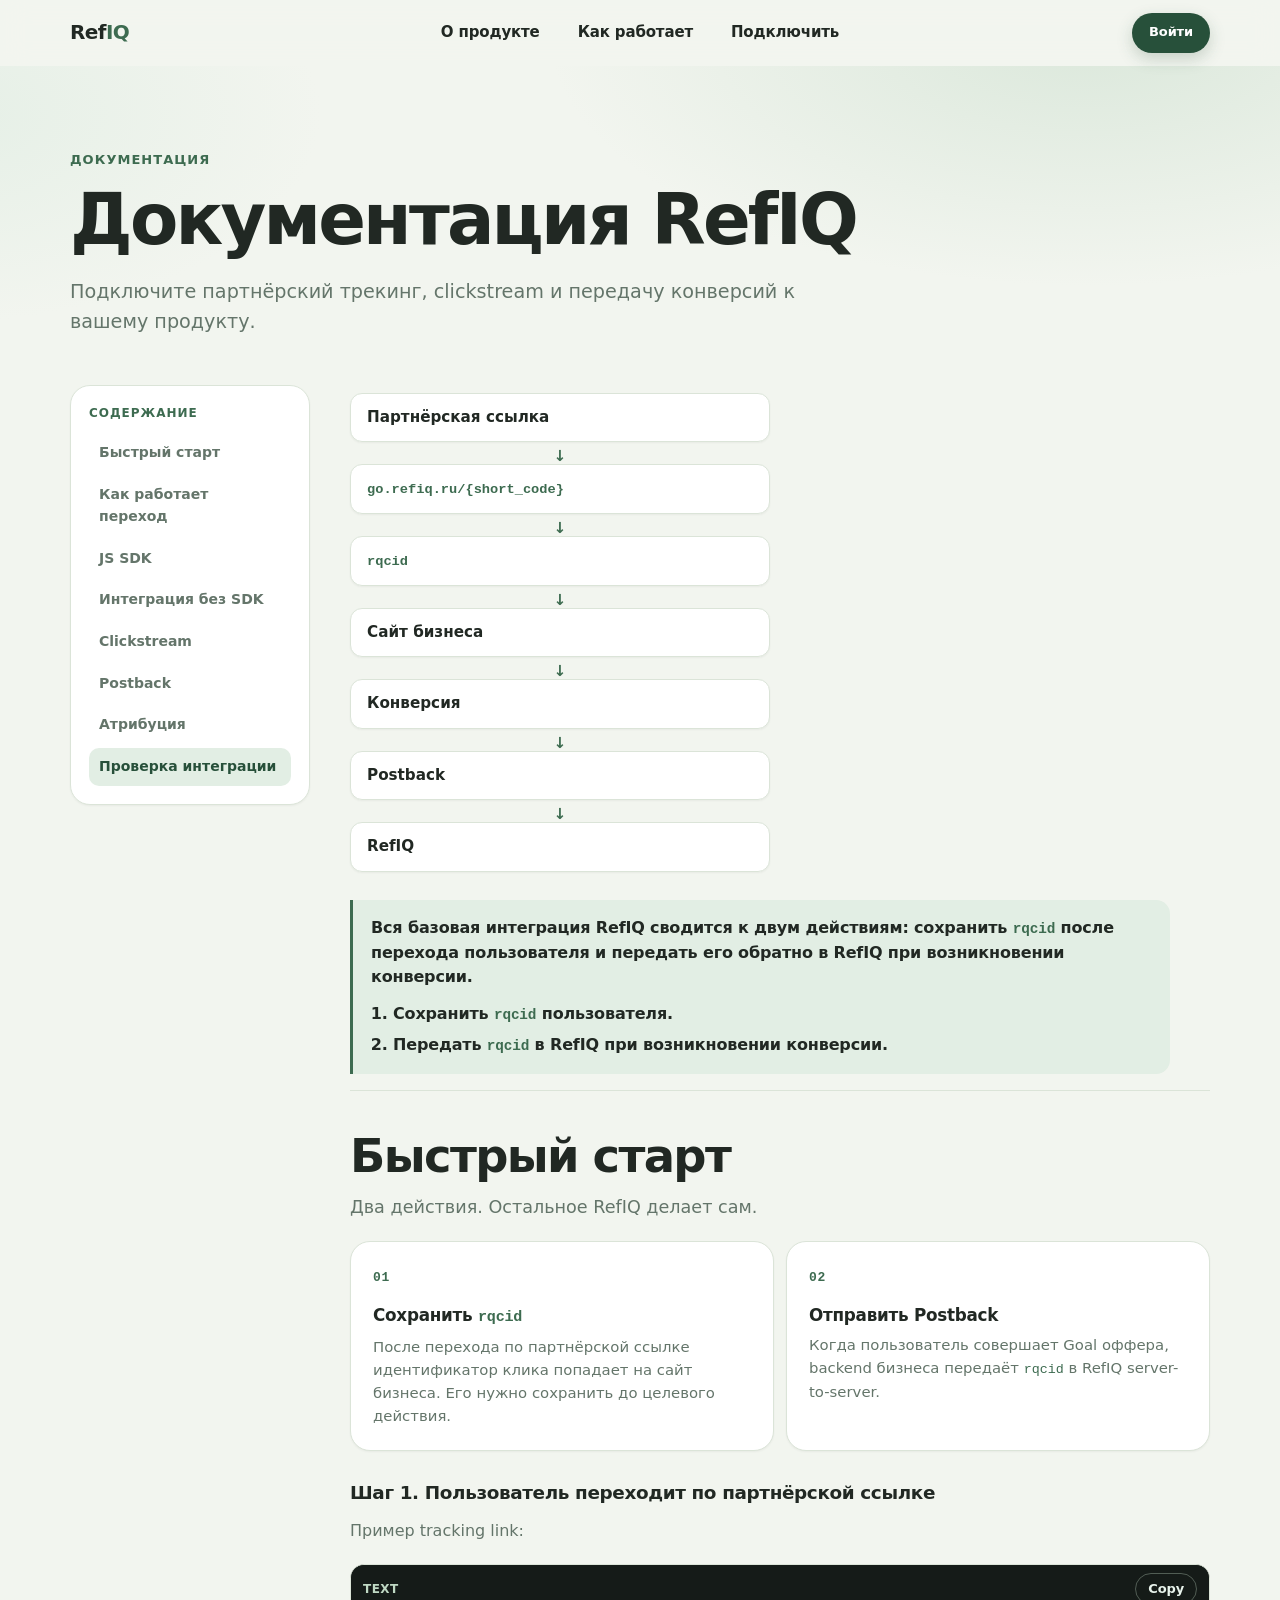
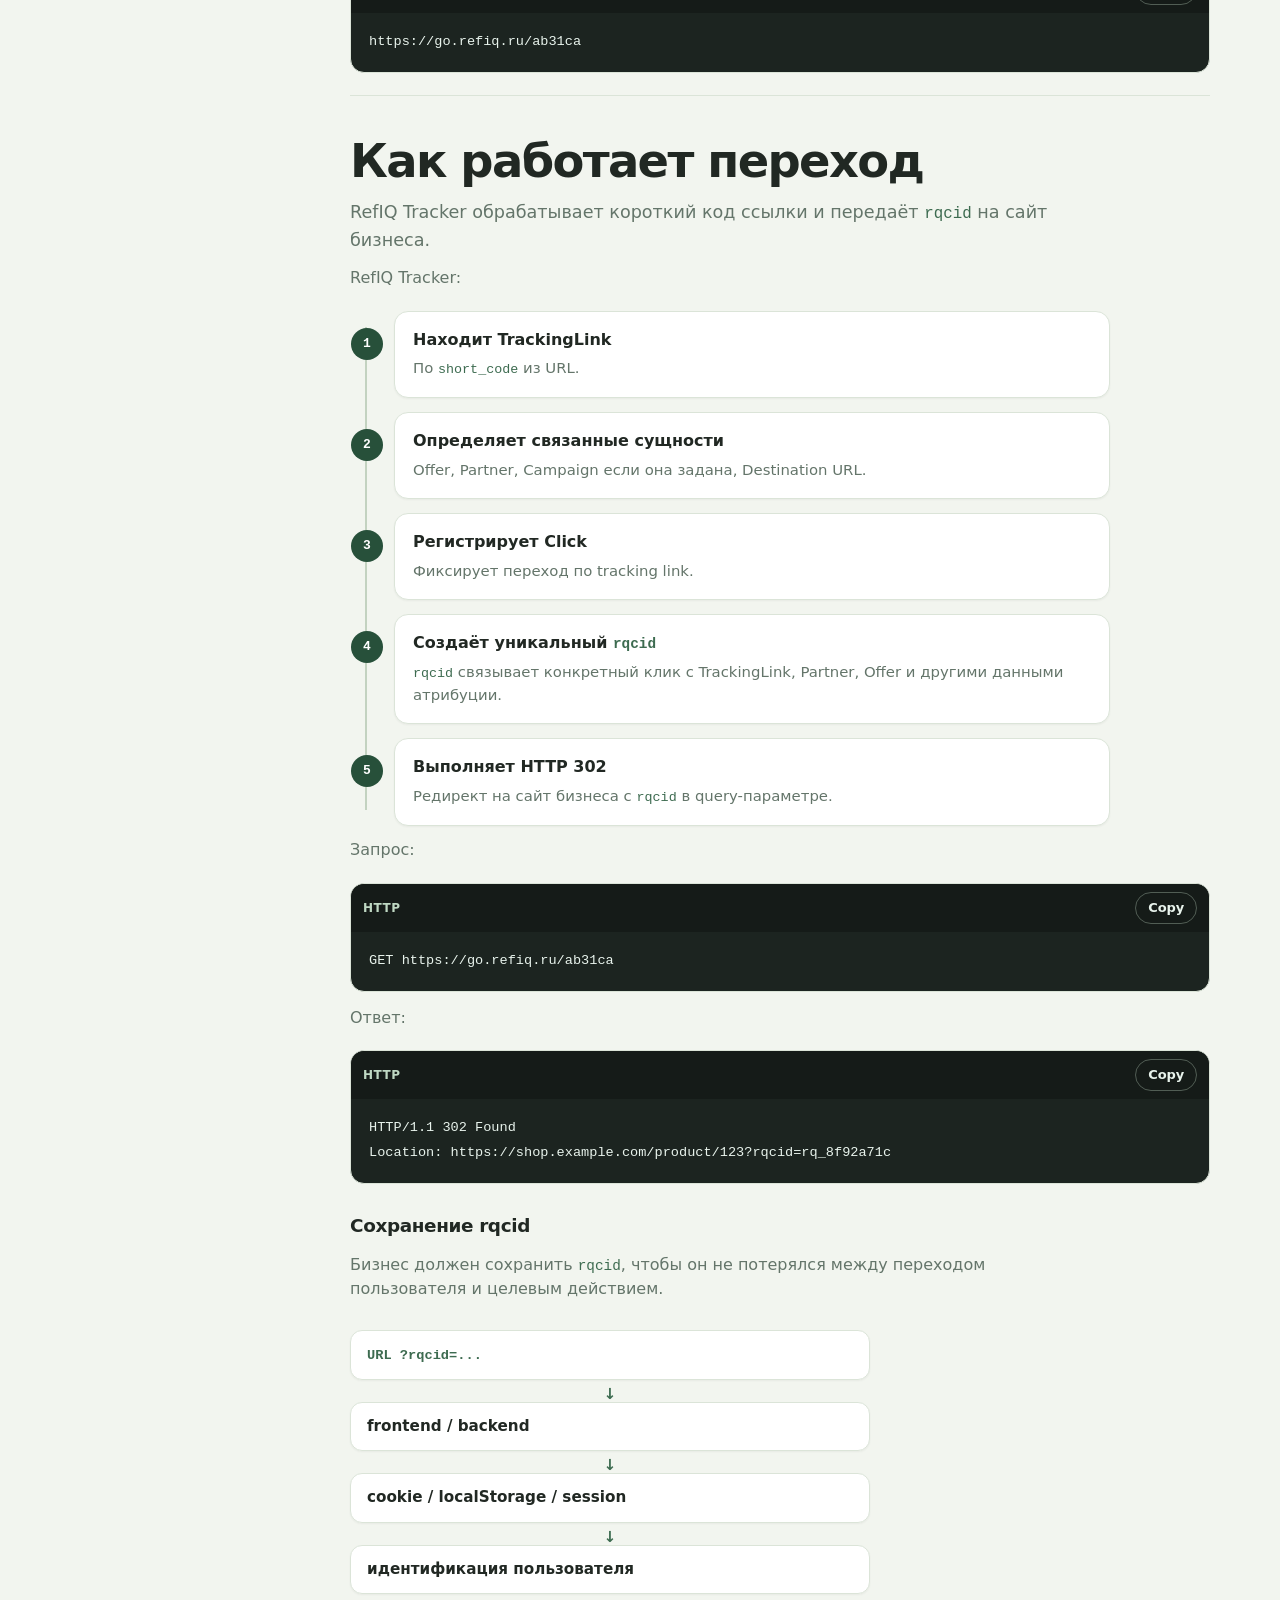
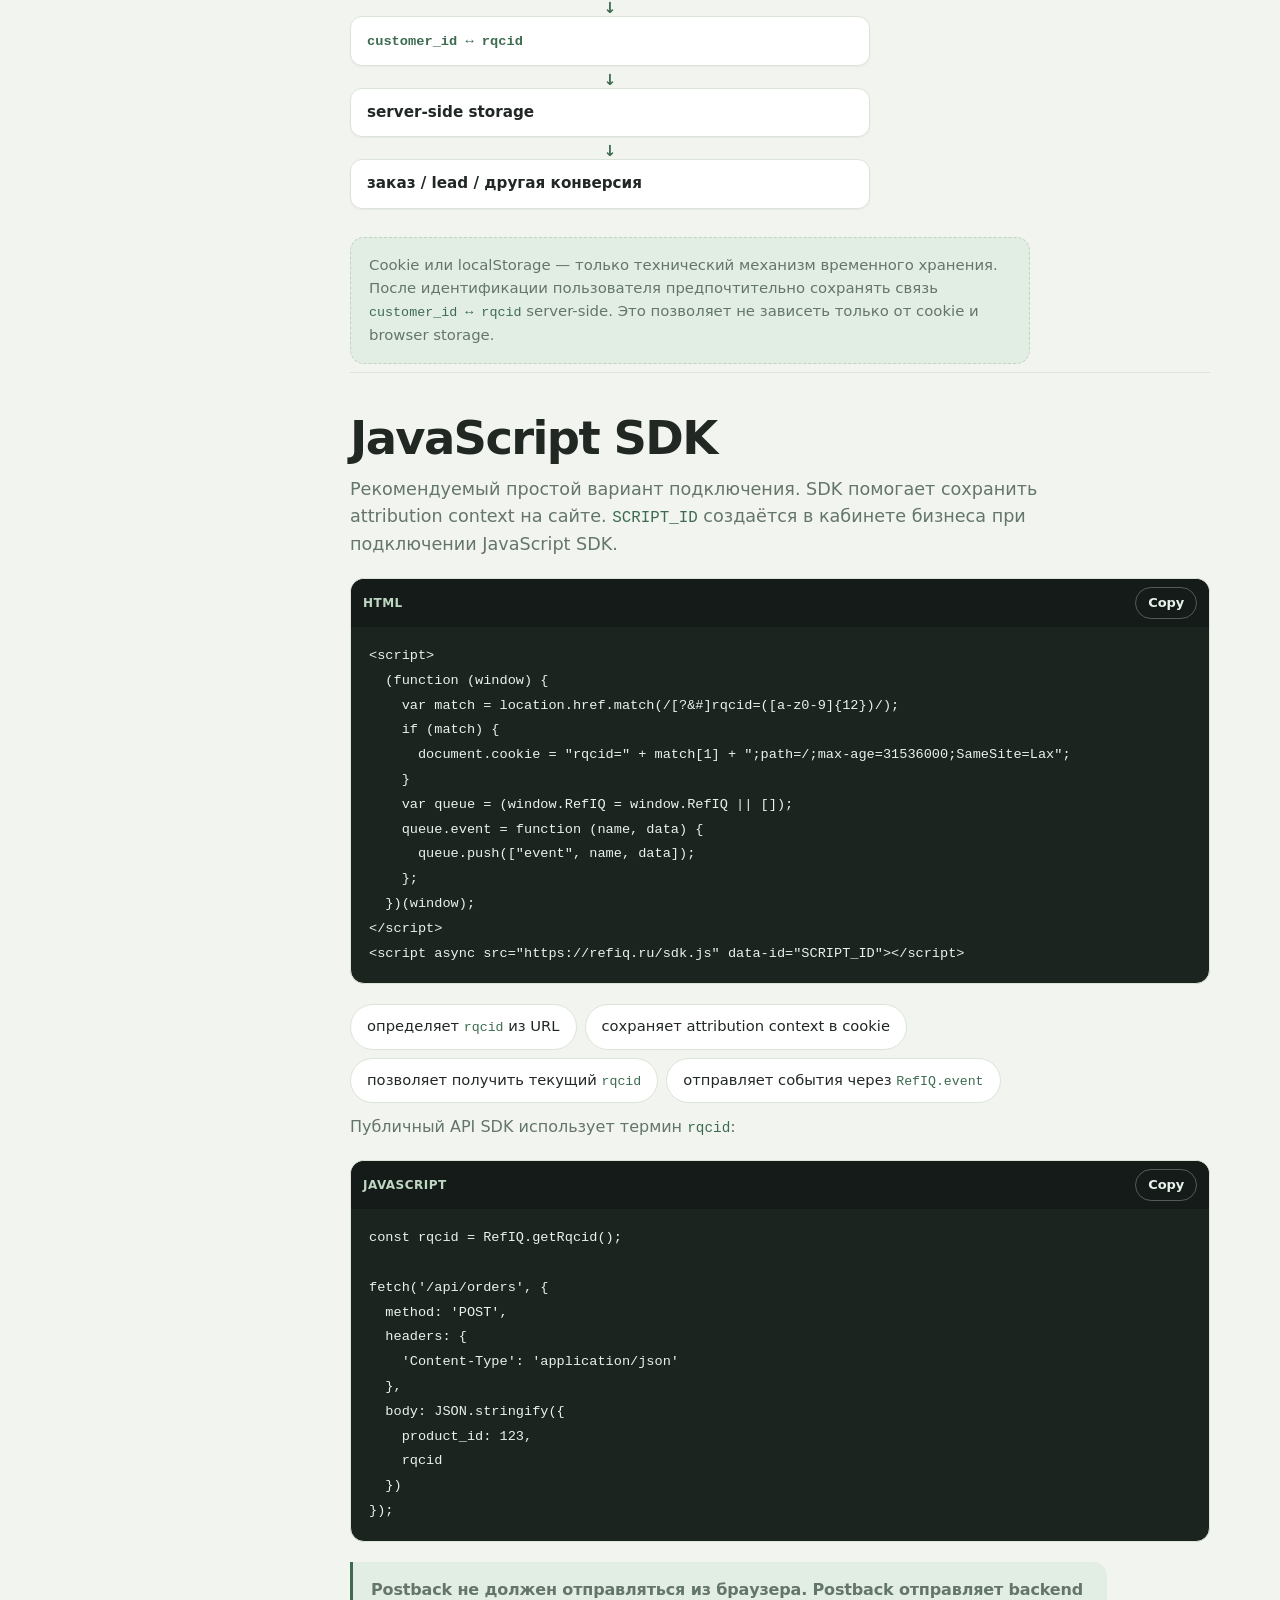
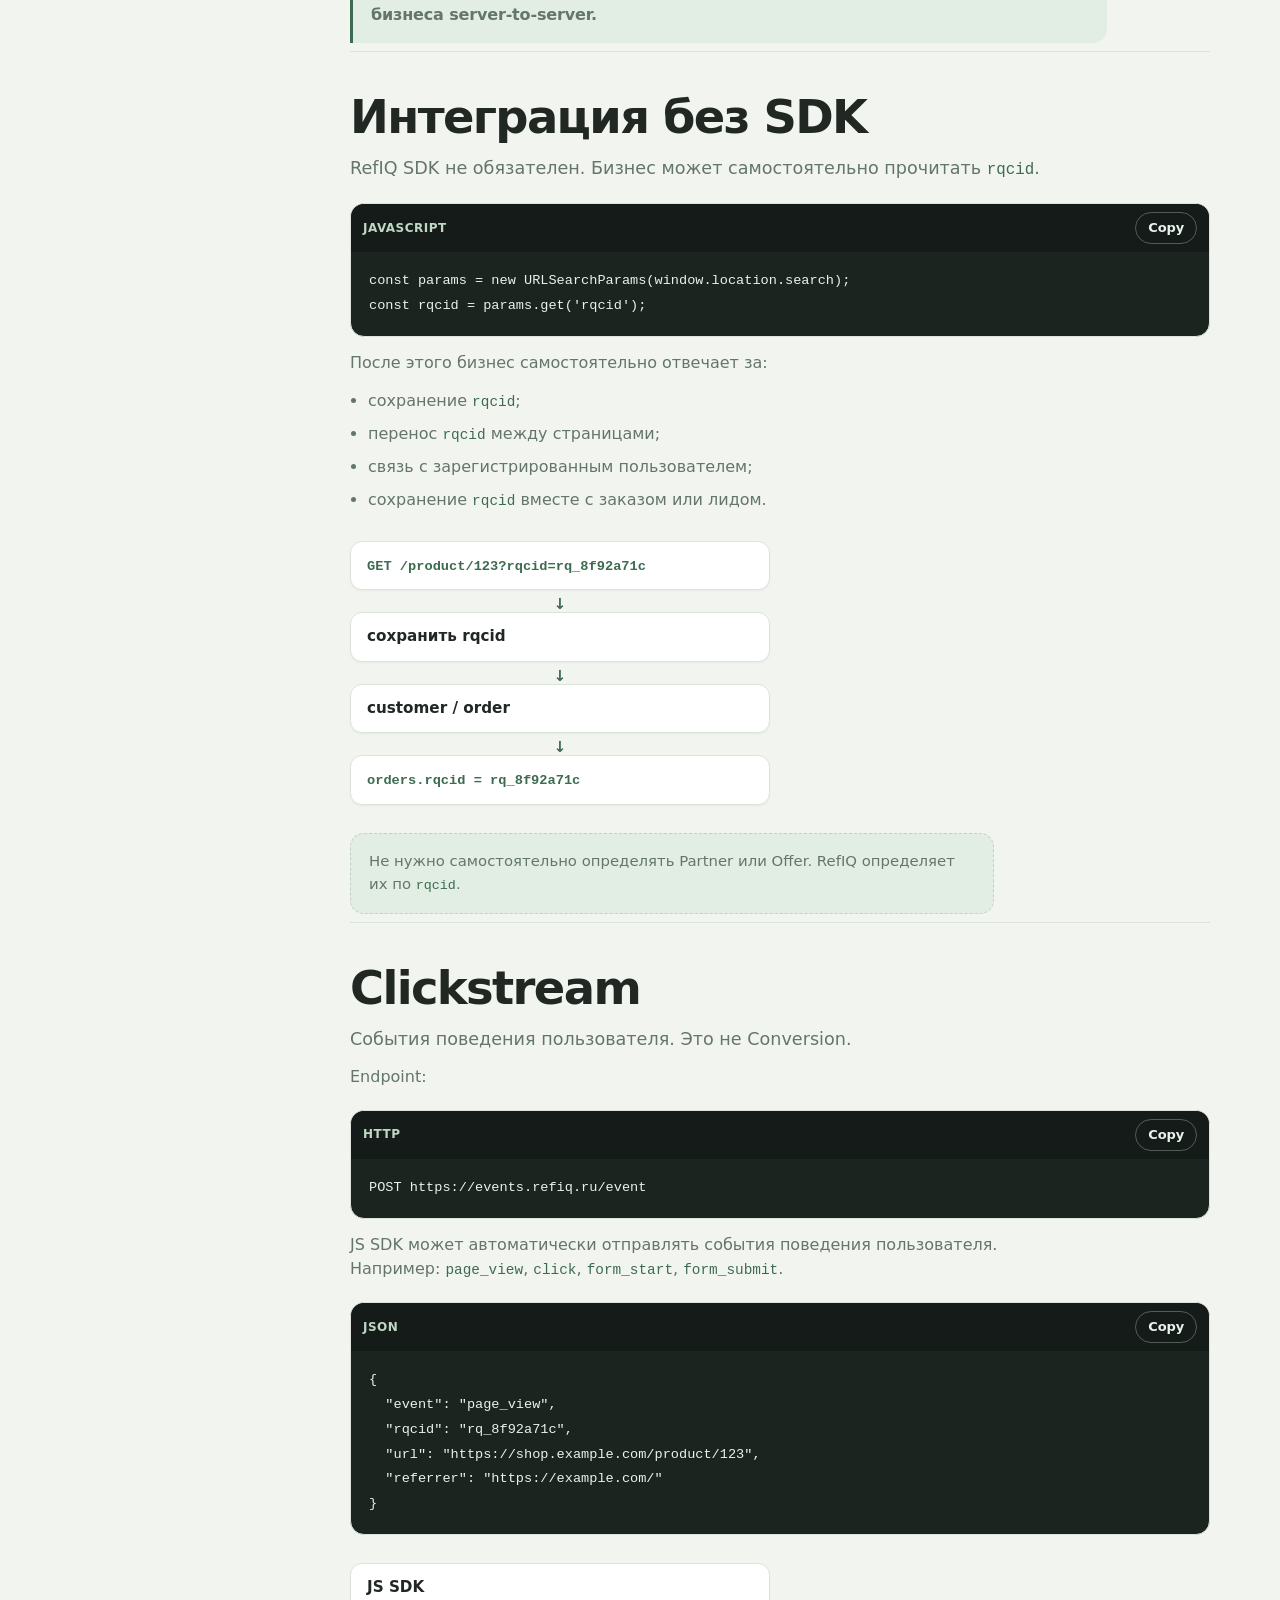
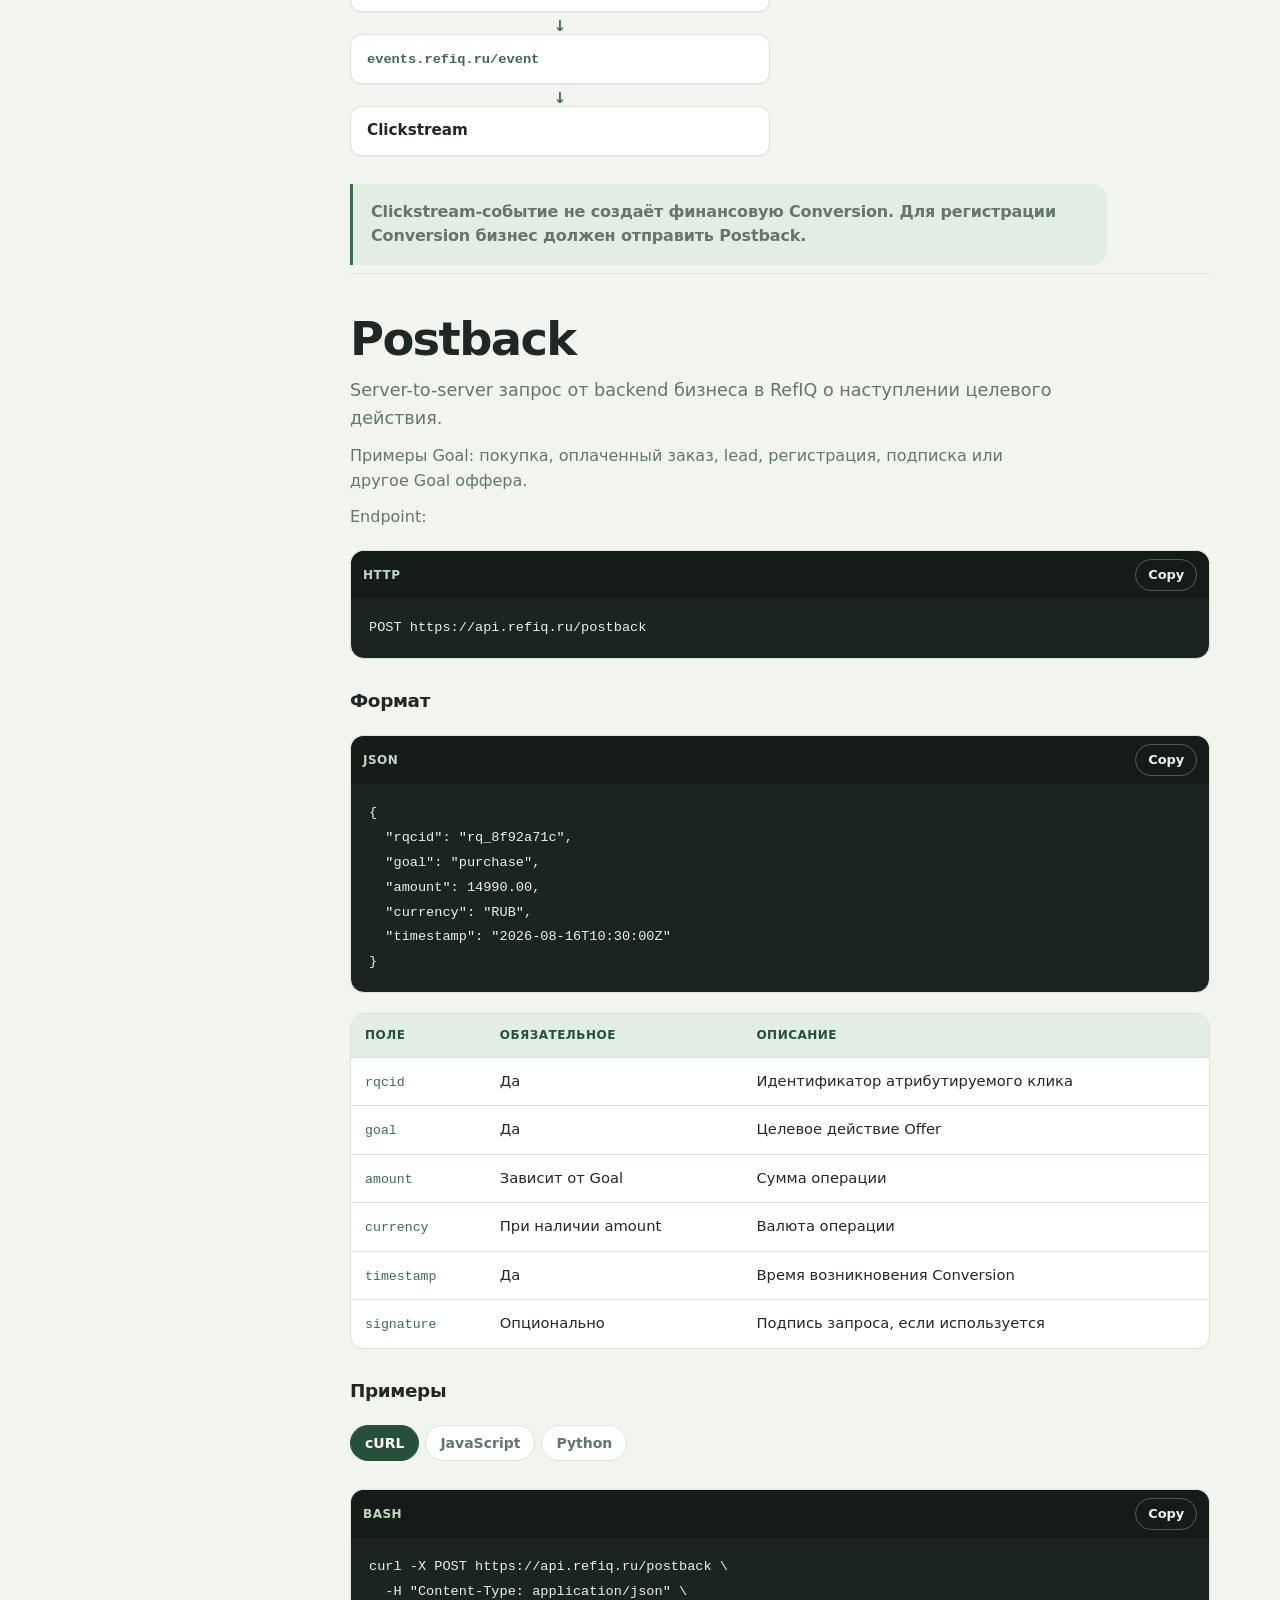
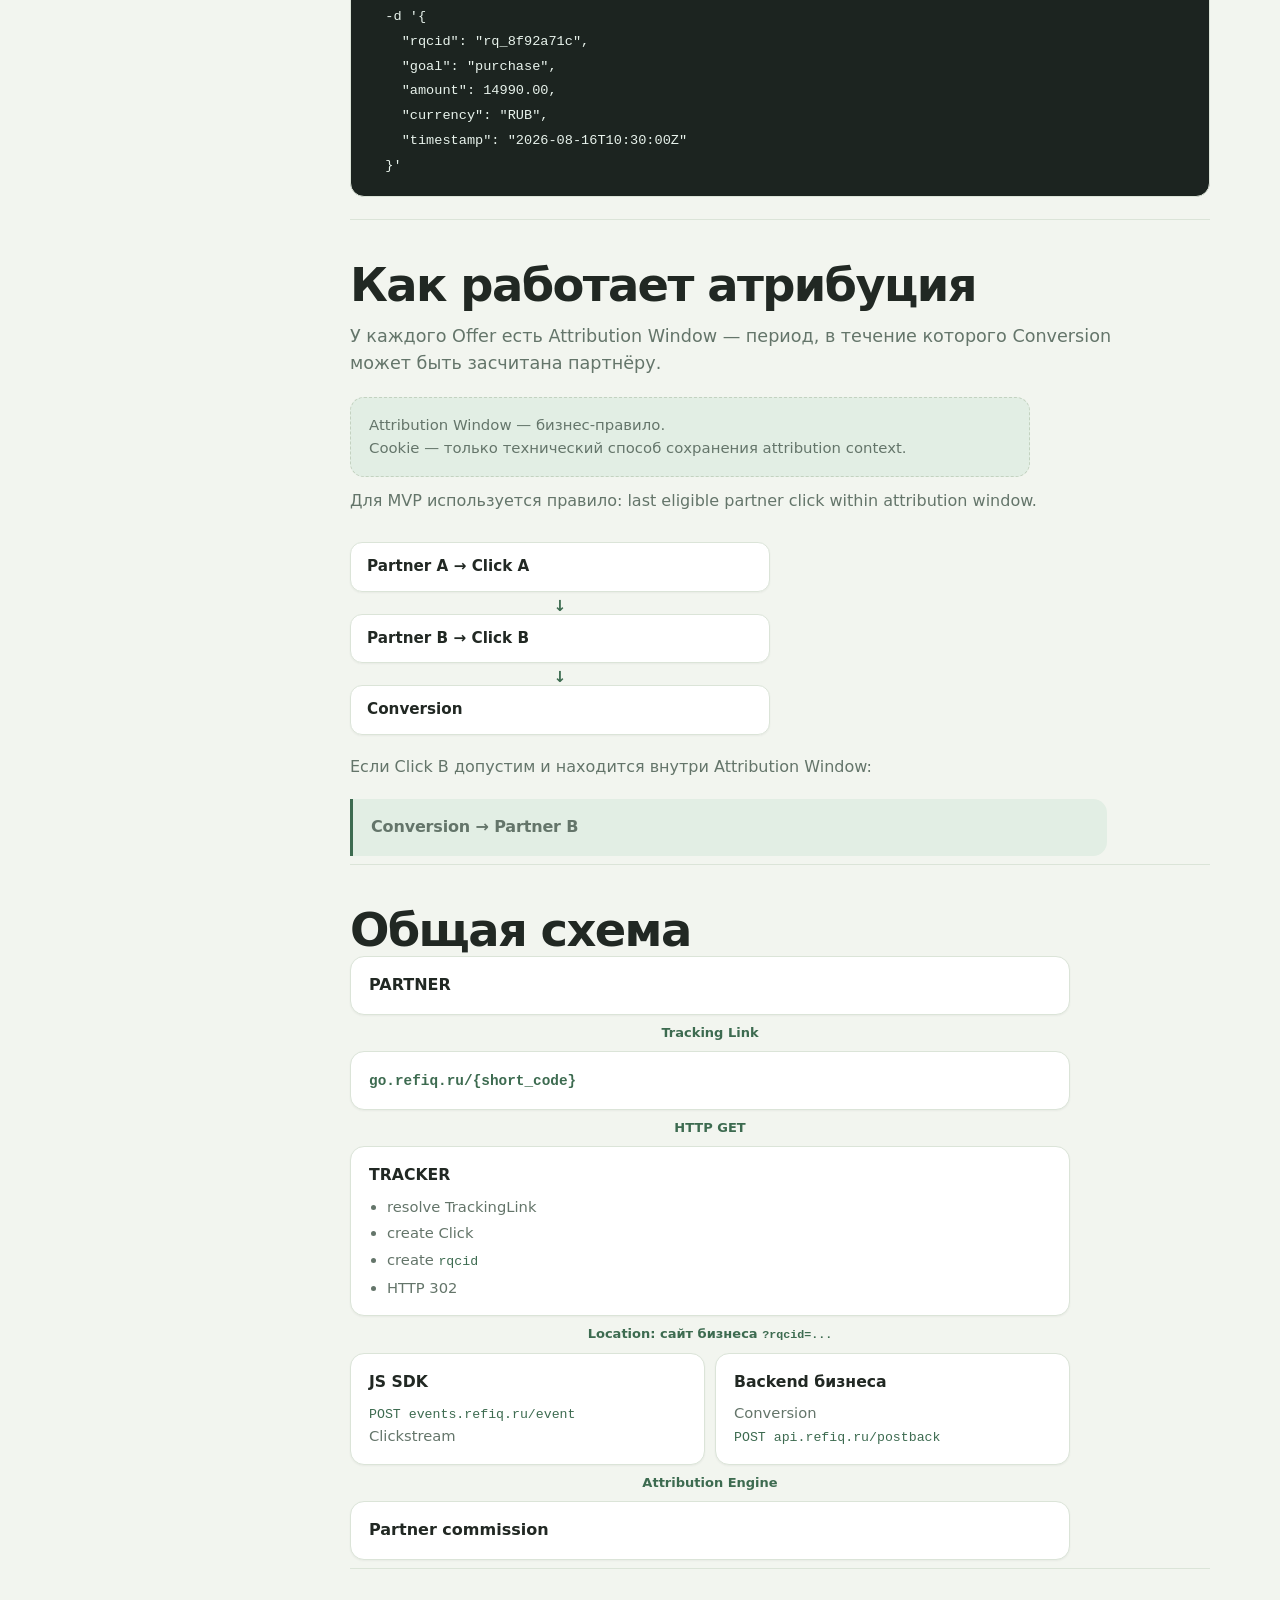
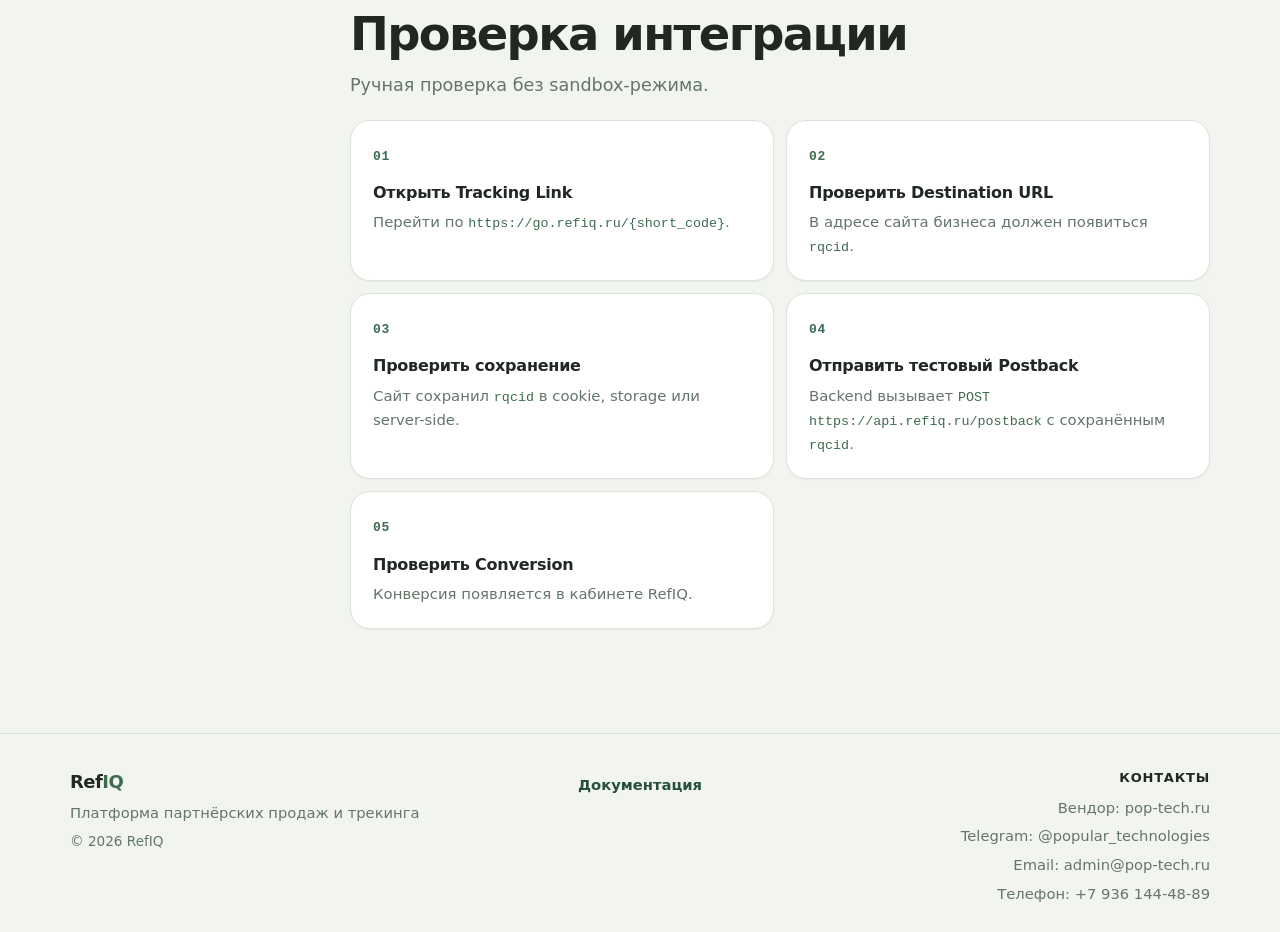
==== commit 7101e26c: "landing" ====
--- a/docs/index.html
+++ b/docs/index.html
@@ -4,30 +4,47 @@
   <meta charset="UTF-8" />
   <meta name="viewport" content="width=device-width, initial-scale=1.0" />
   <title>Документация RefIQ — подключение tracking и postback</title>
-  <meta name="description" content="Техническая документация RefIQ: подключение JS SDK, rqcid, clickstream и server-to-server Postback." />
+  <meta name="description" content="Техническая документация RefIQ: JS SDK, rqcid, clickstream, система трекинга и server-to-server Postback для партнёрских продаж." />
+  <meta name="robots" content="index, follow" />
+  <meta name="keywords" content="документация RefIQ, clickstream, система трекинга, rqcid, postback, JS SDK, партнёрский трекинг" />
+  <link rel="canonical" href="https://refiq.ru/docs" />
   <meta property="og:title" content="Документация RefIQ — подключение tracking и postback" />
   <meta property="og:description" content="Техническая документация RefIQ: подключение JS SDK, rqcid, clickstream и server-to-server Postback." />
   <meta property="og:type" content="website" />
   <meta property="og:locale" content="ru_RU" />
+  <meta property="og:url" content="https://refiq.ru/docs" />
   <meta name="theme-color" content="#f2f5ef" />
-  <link rel="icon" type="image/png" sizes="32x32" href="../assets/favicon-32x32.png" />
-  <link rel="icon" type="image/png" sizes="16x16" href="../assets/favicon-16x16.png" />
-  <link rel="shortcut icon" href="../assets/favicon.ico" />
-  <link rel="apple-touch-icon" href="../assets/apple-touch-icon.png" />
-  <link rel="stylesheet" href="../styles.css" />
-  <link rel="stylesheet" href="styles.css" />
+  <link rel="icon" type="image/png" sizes="32x32" href="/assets/favicon-32x32.png" />
+  <link rel="icon" type="image/png" sizes="16x16" href="/assets/favicon-16x16.png" />
+  <link rel="shortcut icon" href="/assets/favicon.ico" />
+  <link rel="apple-touch-icon" href="/assets/apple-touch-icon.png" />
+  <link rel="stylesheet" href="/styles.css" />
+  <link rel="stylesheet" href="/docs/styles.css" />
+  <!-- Yandex.Metrika counter -->
+  <script type="text/javascript">
+    (function(m,e,t,r,i,k,a){
+      m[i]=m[i]||function(){(m[i].a=m[i].a||[]).push(arguments)};
+      m[i].l=1*new Date();
+      for (var j = 0; j < document.scripts.length; j++) {if (document.scripts[j].src === r) { return; }}
+      k=e.createElement(t),a=e.getElementsByTagName(t)[0],k.async=1,k.src=r,a.parentNode.insertBefore(k,a)
+    })(window, document,'script','https://mc.yandex.ru/metrika/tag.js?id=111877722', 'ym');
+
+    ym(111877722, 'init', {ssr:true, webvisor:true, clickmap:true, ecommerce:"dataLayer", referrer: document.referrer, url: location.href, accurateTrackBounce:true, trackLinks:true});
+  </script>
+  <noscript><div><img src="https://mc.yandex.ru/watch/111877722" style="position:absolute; left:-9999px;" alt="" /></div></noscript>
+  <!-- /Yandex.Metrika counter -->
 </head>
 <body class="docs-page">
   <a class="skip-link" href="#docs-content">Перейти к содержимому</a>
 
   <header class="site-header" id="top">
     <div class="container header-inner">
-      <a class="logo" href="../index.html" aria-label="RefIQ — на главную">Ref<span>IQ</span></a>
+      <a class="logo" href="/" aria-label="RefIQ — на главную">Ref<span>IQ</span></a>
 
       <nav class="nav" id="nav" aria-label="Основная навигация">
-        <a href="../index.html">О продукте</a>
-        <a href="../index.html#how-it-works">Как работает</a>
-        <a href="../howto/index.html">Подключить</a>
+        <a href="/">О продукте</a>
+        <a href="/#how-it-works">Как работает</a>
+        <a href="/howto">Подключить</a>
         <a class="nav-login btn btn-primary btn-sm" href="https://app.refiq.ru">Войти</a>
       </nav>
 
@@ -555,16 +572,25 @@
 
   <footer class="site-footer">
     <div class="container footer-inner">
-      <a class="logo" href="../index.html">Ref<span>IQ</span></a>
-      <p>Платформа партнёрских продаж и трекинга</p>
+      <div class="footer-brand">
+        <a class="logo" href="/">Ref<span>IQ</span></a>
+        <p>Платформа партнёрских продаж и трекинга</p>
+        <p class="footer-meta">© <span id="year"></span> RefIQ</p>
+      </div>
       <nav class="footer-nav" aria-label="Дополнительно">
-        <a href="index.html" aria-current="page">Документация</a>
+        <a href="/docs" aria-current="page">Документация</a>
       </nav>
-      <p class="footer-meta">© <span id="year"></span> RefIQ</p>
+      <address class="footer-contacts">
+        <p class="footer-contacts-title">Контакты</p>
+        <p>Вендор: <a href="https://pop-tech.ru">pop-tech.ru</a></p>
+        <p>Telegram: <a href="https://t.me/popular_technologies">@popular_technologies</a></p>
+        <p>Email: <a href="mailto:admin@pop-tech.ru">admin@pop-tech.ru</a></p>
+        <p>Телефон: <a href="tel:+79361444889">+7 936 144-48-89</a></p>
+      </address>
     </div>
   </footer>
 
-  <script src="../script.js" defer></script>
-  <script src="script.js" defer></script>
+  <script src="/script.js" defer></script>
+  <script src="/docs/script.js" defer></script>
 </body>
 </html>
--- a/styles.css
+++ b/styles.css
@@ -367,7 +367,7 @@
 
 .lead {
   margin-top: 20px;
-  max-width: 56ch;
+  max-width: 64ch;
   color: var(--muted);
   font-size: clamp(1rem, 2.4vw, 1.2rem);
 }
@@ -834,7 +834,12 @@
 
 .footer-inner {
   display: grid;
-  gap: 10px;
+  gap: 22px;
+}
+
+.footer-brand {
+  display: grid;
+  gap: 6px;
 }
 
 .footer-inner .logo {
@@ -842,15 +847,38 @@
   font-size: 18px;
 }
 
-.footer-nav a {
+.footer-nav a,
+.footer-contacts a {
   color: var(--green-deep);
   font-weight: 600;
 }
 
 .footer-nav a:hover,
-.footer-nav a:focus-visible {
+.footer-nav a:focus-visible,
+.footer-contacts a:hover,
+.footer-contacts a:focus-visible {
   text-decoration: underline;
   text-underline-offset: 3px;
+}
+
+.footer-contacts {
+  display: grid;
+  gap: 6px;
+  font-style: normal;
+}
+
+.footer-contacts-title {
+  margin: 0 0 2px;
+  color: var(--text);
+  font-size: 13px;
+  font-weight: 700;
+  letter-spacing: 0.06em;
+  text-transform: uppercase;
+}
+
+.footer-contacts a {
+  font-weight: 500;
+  color: var(--muted);
 }
 
 .footer-meta {
@@ -972,22 +1000,615 @@
   }
 
   .footer-inner {
-    grid-template-columns: auto 1fr auto auto;
-    align-items: center;
-    gap: 24px;
-  }
-
-  .footer-inner p:nth-child(2) {
+    grid-template-columns: 1fr auto 1fr;
+    align-items: start;
+    gap: 32px;
+  }
+
+  .footer-nav {
     justify-self: center;
-  }
-
-  .footer-nav {
+    padding-top: 6px;
+  }
+
+  .footer-contacts {
     justify-self: end;
-  }
-
-  .footer-meta {
-    justify-self: end;
-  }
+    text-align: right;
+  }
+}
+
+.section-copy {
+  margin-top: 12px;
+  max-width: 68ch;
+  color: var(--muted);
+}
+
+/* Pills */
+
+.pills {
+  display: flex;
+  flex-wrap: wrap;
+  gap: 8px;
+  margin-top: 22px;
+}
+
+.pills li {
+  padding: 7px 14px;
+  border: 1px solid var(--border);
+  border-radius: 999px;
+  background: var(--card);
+  font-size: 0.85rem;
+  font-weight: 600;
+  color: var(--green-deep);
+}
+
+/* Hero flow */
+
+.hero-flow,
+.ai-flow {
+  display: grid;
+  grid-template-columns: repeat(2, 1fr);
+  gap: 10px;
+  margin-top: 36px;
+  position: relative;
+}
+
+.hero-flow li,
+.ai-flow li {
+  position: relative;
+  padding: 12px 14px;
+  border: 1px solid var(--border);
+  border-radius: 12px;
+  background: var(--card);
+  box-shadow: var(--shadow-sm);
+  font-size: 0.92rem;
+  font-weight: 650;
+  text-align: center;
+}
+
+@media (prefers-reduced-motion: no-preference) {
+  .hero-flow li,
+  .ai-flow li {
+    animation: fade-up 0.55s var(--ease) both;
+  }
+
+  .hero-flow li:nth-child(1),
+  .ai-flow li:nth-child(1) { animation-delay: 0.05s; }
+  .hero-flow li:nth-child(2),
+  .ai-flow li:nth-child(2) { animation-delay: 0.12s; }
+  .hero-flow li:nth-child(3),
+  .ai-flow li:nth-child(3) { animation-delay: 0.19s; }
+  .hero-flow li:nth-child(4),
+  .ai-flow li:nth-child(4) { animation-delay: 0.26s; }
+  .hero-flow li:nth-child(5),
+  .ai-flow li:nth-child(5) { animation-delay: 0.33s; }
+  .hero-flow li:nth-child(6) { animation-delay: 0.4s; }
+
+  .hero-flow li.is-active,
+  .ai-flow li.is-active {
+    border-color: var(--green);
+    background: var(--mint-light);
+  }
+}
+
+@keyframes fade-up {
+  from {
+    opacity: 0;
+    transform: translateY(10px);
+  }
+  to {
+    opacity: 1;
+    transform: none;
+  }
+}
+
+/* Split audiences */
+
+.split,
+.integrate,
+.feature-groups {
+  display: grid;
+  gap: 12px;
+  margin-top: 32px;
+}
+
+.split-card,
+.feature-groups article {
+  padding: 22px;
+  border: 1px solid var(--border);
+  border-radius: var(--radius-lg);
+  background: var(--card);
+  box-shadow: var(--shadow-sm);
+  transition: transform 0.2s var(--ease), box-shadow 0.2s var(--ease), border-color 0.2s var(--ease);
+}
+
+.split-card:hover,
+.feature-groups article:hover {
+  transform: translateY(-3px);
+  border-color: var(--border-strong);
+  box-shadow: var(--shadow-md);
+}
+
+.split-card h3,
+.feature-groups h3 {
+  font-size: 1.15rem;
+  letter-spacing: -0.02em;
+  font-weight: 720;
+}
+
+.split-card > p:not(.card-role):not(.scheme-mini) {
+  margin-top: 10px;
+  color: var(--muted);
+}
+
+.split-card ul {
+  display: grid;
+  gap: 8px;
+  margin-top: 14px;
+}
+
+.split-card li {
+  position: relative;
+  padding-left: 16px;
+  color: var(--muted);
+  font-size: 0.95rem;
+}
+
+.split-card li::before {
+  content: "";
+  position: absolute;
+  left: 0;
+  top: 0.55em;
+  width: 7px;
+  height: 7px;
+  border-radius: 999px;
+  background: var(--green);
+}
+
+.scheme-mini {
+  margin: 12px 0 0;
+  color: var(--green-deep);
+  font-family: var(--mono);
+  font-size: 0.8rem;
+  font-weight: 600;
+  overflow-wrap: anywhere;
+}
+
+/* Steps flow */
+
+.steps-flow {
+  display: grid;
+  gap: 12px;
+  margin-top: 32px;
+  counter-reset: none;
+}
+
+.steps-flow li {
+  position: relative;
+  padding: 20px;
+  border: 1px solid var(--border);
+  border-radius: var(--radius-lg);
+  background: var(--card);
+  box-shadow: var(--shadow-sm);
+  transition: transform 0.2s var(--ease), box-shadow 0.2s var(--ease);
+}
+
+.steps-flow li:hover {
+  transform: translateY(-2px);
+  box-shadow: var(--shadow-md);
+}
+
+.steps-flow h3 {
+  margin-top: 10px;
+  font-size: 1.02rem;
+}
+
+.steps-flow p {
+  margin-top: 6px;
+  color: var(--muted);
+  font-size: 0.93rem;
+}
+
+/* Trust track */
+
+.trust-track {
+  margin: 28px 0 8px;
+  padding: 18px;
+  border: 1px solid var(--border);
+  border-radius: var(--radius-lg);
+  background: var(--card);
+}
+
+.trust-nodes {
+  display: grid;
+  grid-template-columns: repeat(2, 1fr);
+  gap: 8px;
+}
+
+.trust-nodes li.is-active {
+  border-color: var(--green);
+  background: #fff;
+}
+
+.trust-nodes li.is-flagged {
+  border-color: var(--border-strong);
+  box-shadow: inset 0 0 0 1px var(--green);
+}
+
+.trust-line {
+  display: none;
+}
+
+/* Code on landing */
+
+.code-block {
+  margin: 14px 0;
+  border: 1px solid var(--border);
+  border-radius: var(--radius);
+  background: #1c2420;
+  overflow: hidden;
+}
+
+.code-meta {
+  display: flex;
+  align-items: center;
+  justify-content: space-between;
+  gap: 12px;
+  padding: 8px 12px;
+  background: #151b18;
+  color: #bfd8c3;
+  font-size: 12px;
+  font-weight: 700;
+  letter-spacing: 0.04em;
+  text-transform: uppercase;
+}
+
+.code-block pre {
+  margin: 0;
+  padding: 14px 16px 16px;
+  overflow-x: auto;
+}
+
+.code-block code {
+  color: #e8f3ec;
+  font-family: var(--mono);
+  font-size: 0.85rem;
+  white-space: pre;
+}
+
+.copy-btn {
+  min-height: 32px;
+  padding: 4px 12px;
+  background: transparent;
+  color: #e8f3ec;
+  border-color: rgba(191, 216, 195, 0.35);
+}
+
+.copy-btn:hover {
+  color: #fff;
+  border-color: #bfd8c3;
+}
+
+.integrate .btn {
+  margin-top: 14px;
+}
+
+.feature-groups .tags {
+  margin-top: 12px;
+}
+
+.product-modules {
+  margin-top: 28px;
+}
+
+.product-modules .card-role {
+  margin-top: 8px;
+}
+
+/* Offline Tracking callout */
+
+.offline-callout {
+  padding: 28px 0;
+  border-block: 1px solid var(--border);
+  background: var(--surface);
+}
+
+.offline-inner {
+  display: grid;
+  gap: 18px;
+  align-items: center;
+}
+
+.offline-copy .section-title {
+  font-size: clamp(1.35rem, 3vw, 1.9rem);
+}
+
+.offline-headline {
+  margin: 6px 0 0;
+  font-size: 1.08rem;
+  font-weight: 700;
+  letter-spacing: -0.02em;
+  color: var(--text) !important;
+}
+
+.offline-sub {
+  margin: 8px 0 10px;
+  font-size: 1rem;
+  font-weight: 650;
+  letter-spacing: -0.015em;
+}
+
+.offline-copy > p {
+  max-width: 62ch;
+  color: var(--muted);
+  font-size: 0.92rem;
+  line-height: 1.5;
+}
+
+.offline-copy > p + p {
+  margin-top: 6px;
+}
+
+.offline-uses {
+  color: var(--green-deep) !important;
+  font-weight: 600;
+  font-size: 0.88rem !important;
+}
+
+.offline-link {
+  display: inline-block;
+  margin-top: 12px;
+  color: var(--green-deep);
+  font-weight: 650;
+}
+
+.offline-link:hover,
+.offline-link:focus-visible {
+  text-decoration: underline;
+  text-underline-offset: 3px;
+}
+
+.offline-visual {
+  display: grid;
+  justify-items: start;
+  gap: 12px;
+}
+
+.offline-qr {
+  position: relative;
+  width: 88px;
+  height: 88px;
+  color: var(--green-deep);
+  overflow: hidden;
+}
+
+.offline-scan,
+.offline-pulse,
+.offline-packet {
+  display: none;
+}
+
+.offline-track {
+  position: relative;
+  width: 100%;
+  padding-bottom: 16px;
+}
+
+.offline-flow {
+  display: flex;
+  flex-wrap: wrap;
+  gap: 8px;
+}
+
+.offline-flow li {
+  padding: 7px 12px;
+  border: 1px solid var(--border);
+  border-radius: 999px;
+  background: var(--card);
+  font-size: 0.82rem;
+  font-weight: 650;
+}
+
+.offline-flow li.is-active {
+  border-color: var(--green);
+  background: var(--mint-light);
+}
+
+.offline-flow li:last-child.is-active {
+  color: var(--green-deep);
+  box-shadow: inset 0 0 0 1px var(--green);
+}
+
+.faq {
+  display: grid;
+  gap: 12px;
+  margin-top: 28px;
+}
+
+.faq > div {
+  padding: 16px 18px;
+  border: 1px solid var(--border);
+  border-radius: var(--radius);
+  background: var(--card);
+}
+
+.faq dt {
+  font-weight: 700;
+  letter-spacing: -0.015em;
+}
+
+.faq dd {
+  margin: 6px 0 0;
+  color: var(--muted);
+  font-size: 0.95rem;
+}
+
+@media (prefers-reduced-motion: no-preference) {
+  [data-reveal] {
+    opacity: 0;
+    transform: translateY(14px);
+    transition: opacity 0.5s var(--ease), transform 0.5s var(--ease);
+  }
+
+  [data-reveal].is-visible {
+    opacity: 1;
+    transform: none;
+  }
+
+  .offline-qr {
+    animation: fade-up 0.6s var(--ease) both;
+  }
+
+  .offline-scan {
+    display: block;
+    position: absolute;
+    left: 6px;
+    right: 6px;
+    height: 2px;
+    background: var(--green);
+    animation: qr-scan 6s var(--ease) infinite;
+  }
+
+  .offline-pulse {
+    display: block;
+    position: absolute;
+    right: 4px;
+    bottom: 8px;
+    width: 10px;
+    height: 10px;
+    border-radius: 999px;
+    background: var(--green-deep);
+    opacity: 0;
+    animation: qr-pulse 6s var(--ease) infinite;
+  }
+
+  .offline-packet {
+    display: block;
+    position: absolute;
+    top: calc(100% + 6px);
+    left: 0;
+    width: 8px;
+    height: 8px;
+    border-radius: 999px;
+    background: var(--green-deep);
+    opacity: 0;
+    animation: offline-packet 6s var(--ease) infinite;
+  }
+}
+
+@media (min-width: 768px) {
+  .offline-inner {
+    grid-template-columns: minmax(0, 1.2fr) minmax(220px, 0.8fr);
+    gap: 22px;
+    align-items: start;
+  }
+}
+
+@media (min-width: 640px) {
+  .hero-flow,
+  .ai-flow {
+    grid-template-columns: repeat(3, 1fr);
+  }
+
+  .split,
+  .integrate {
+    grid-template-columns: repeat(2, 1fr);
+  }
+
+  .trust-nodes {
+    grid-template-columns: repeat(5, 1fr);
+  }
+
+  .steps-flow {
+    grid-template-columns: repeat(2, 1fr);
+  }
+}
+
+@media (min-width: 980px) {
+  .hero-flow {
+    grid-template-columns: repeat(6, 1fr);
+  }
+
+  .ai-flow {
+    grid-template-columns: repeat(5, 1fr);
+  }
+
+  .steps-flow {
+    grid-template-columns: repeat(4, 1fr);
+  }
+
+  .steps-flow-3 {
+    grid-template-columns: repeat(3, 1fr);
+  }
+
+  .feature-groups {
+    grid-template-columns: repeat(3, 1fr);
+  }
+
+  .offline-inner {
+    grid-template-columns: minmax(0, 1.25fr) minmax(260px, 0.75fr);
+    gap: 28px;
+  }
+
+  .offline-callout {
+    padding: 32px 0;
+  }
+
+  .trust-track {
+    position: relative;
+    padding-bottom: 28px;
+  }
+
+  .trust-line {
+    display: block;
+    position: relative;
+    height: 2px;
+    margin: 16px 24px 0;
+    background: var(--border-strong);
+    overflow: visible;
+  }
+
+  .trust-packet {
+    position: absolute;
+    top: -5px;
+    left: 0;
+    width: 12px;
+    height: 12px;
+    border-radius: 999px;
+    background: var(--green-deep);
+    animation: packet-run 4.8s var(--ease) infinite;
+  }
+}
+
+@keyframes packet-run {
+  0% { left: 0; opacity: 0; }
+  8% { opacity: 1; }
+  92% { opacity: 1; }
+  100% { left: calc(100% - 12px); opacity: 0; }
+}
+
+@keyframes qr-scan {
+  0%,
+  8% { top: 8px; opacity: 0; }
+  12% { opacity: 1; }
+  28% { top: 78px; opacity: 0; }
+  100% { top: 78px; opacity: 0; }
+}
+
+@keyframes qr-pulse {
+  0%,
+  26% { opacity: 0; transform: scale(0.4); }
+  32% { opacity: 1; transform: scale(1); }
+  42% { opacity: 0; transform: scale(1.4); }
+  100% { opacity: 0; transform: scale(1.4); }
+}
+
+@keyframes offline-packet {
+  0%,
+  32% { left: 0; opacity: 0; }
+  38% { opacity: 1; }
+  72% { left: calc(100% - 8px); opacity: 1; }
+  80%,
+  100% { left: calc(100% - 8px); opacity: 0; }
 }
 
 @media (prefers-reduced-motion: reduce) {
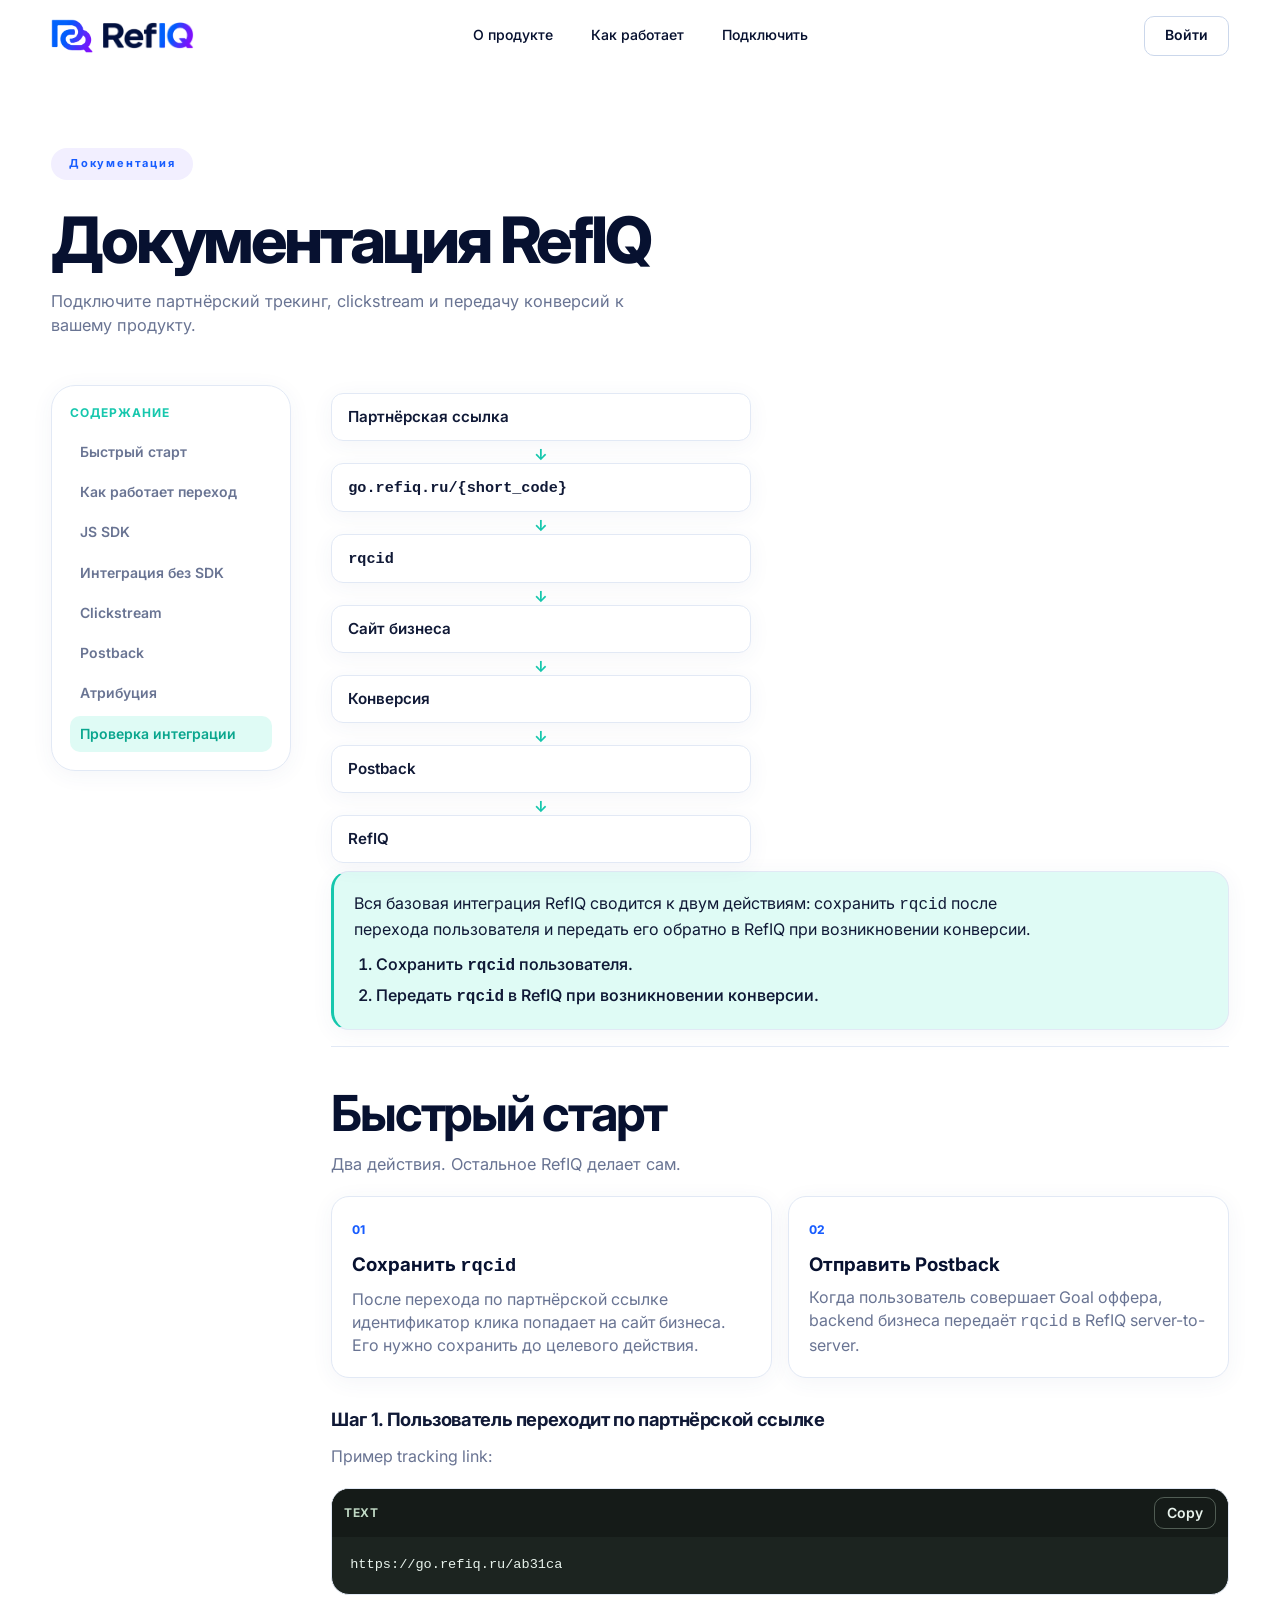
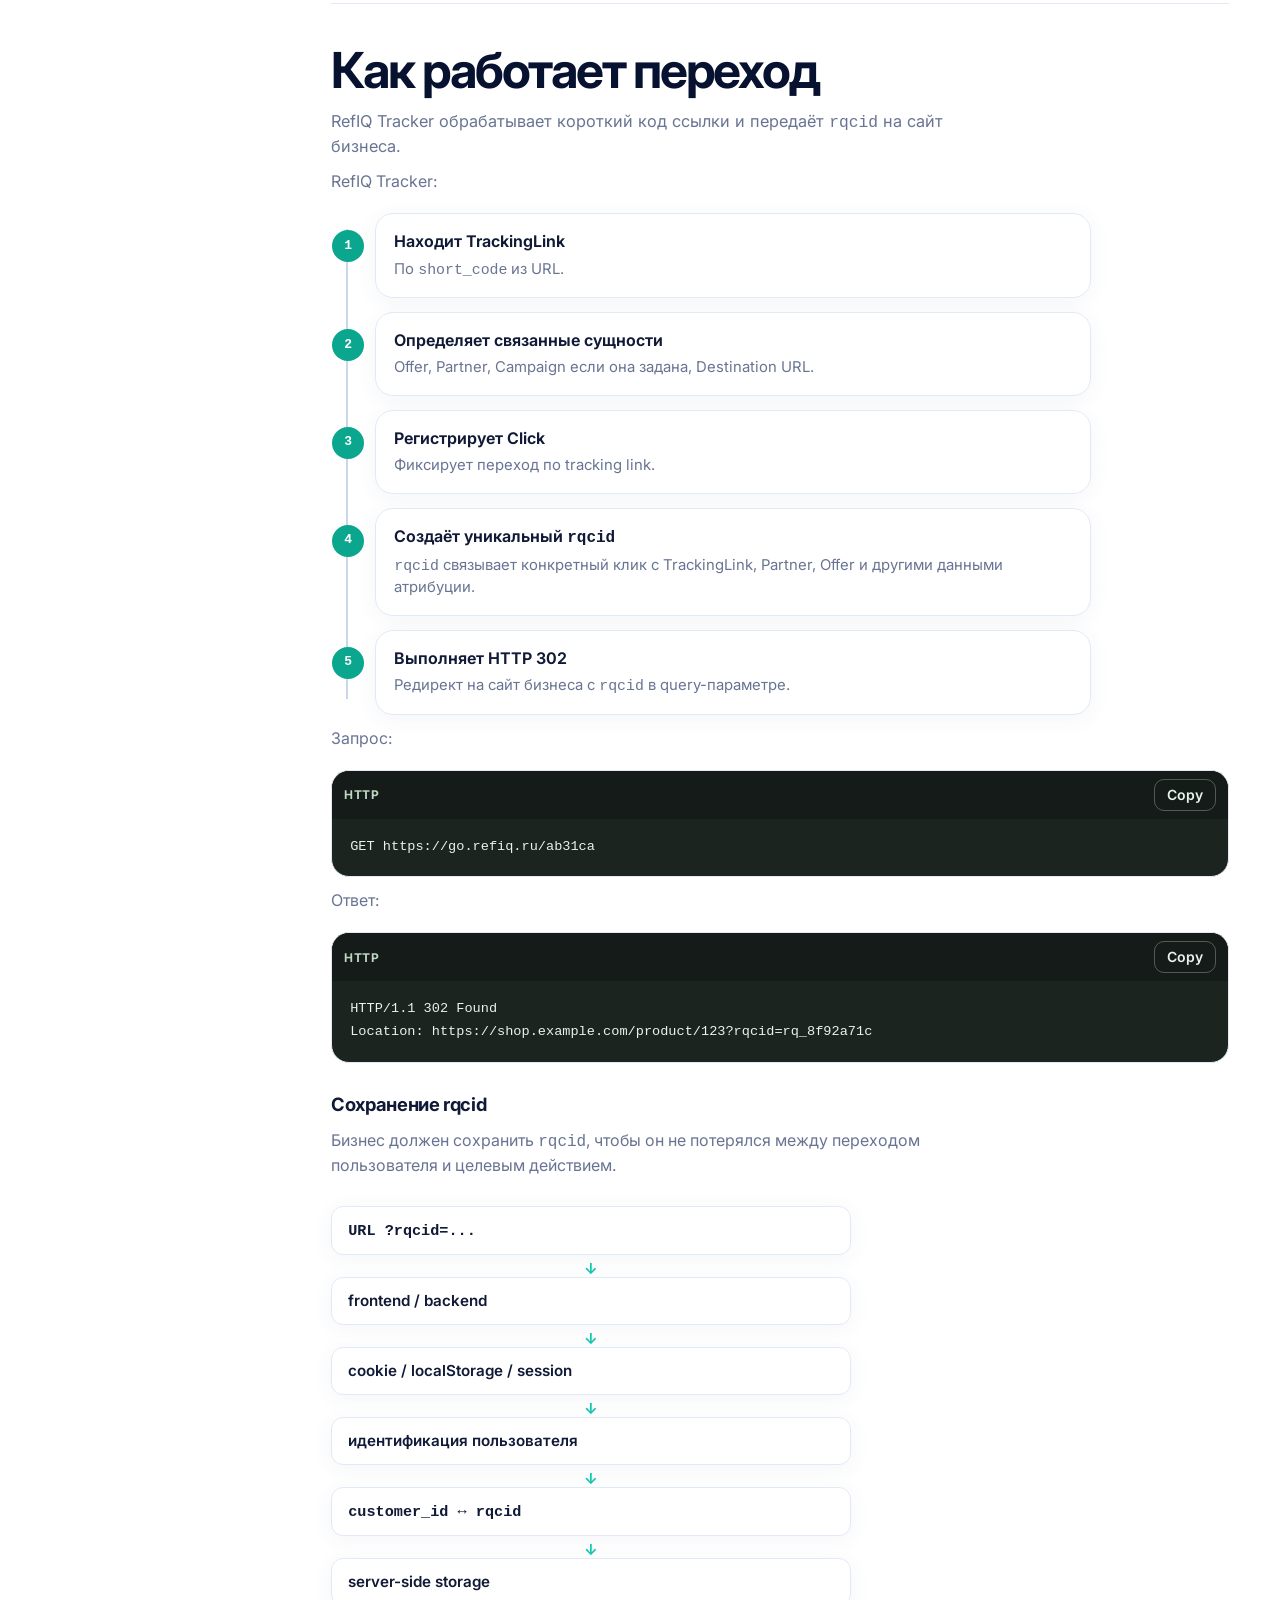
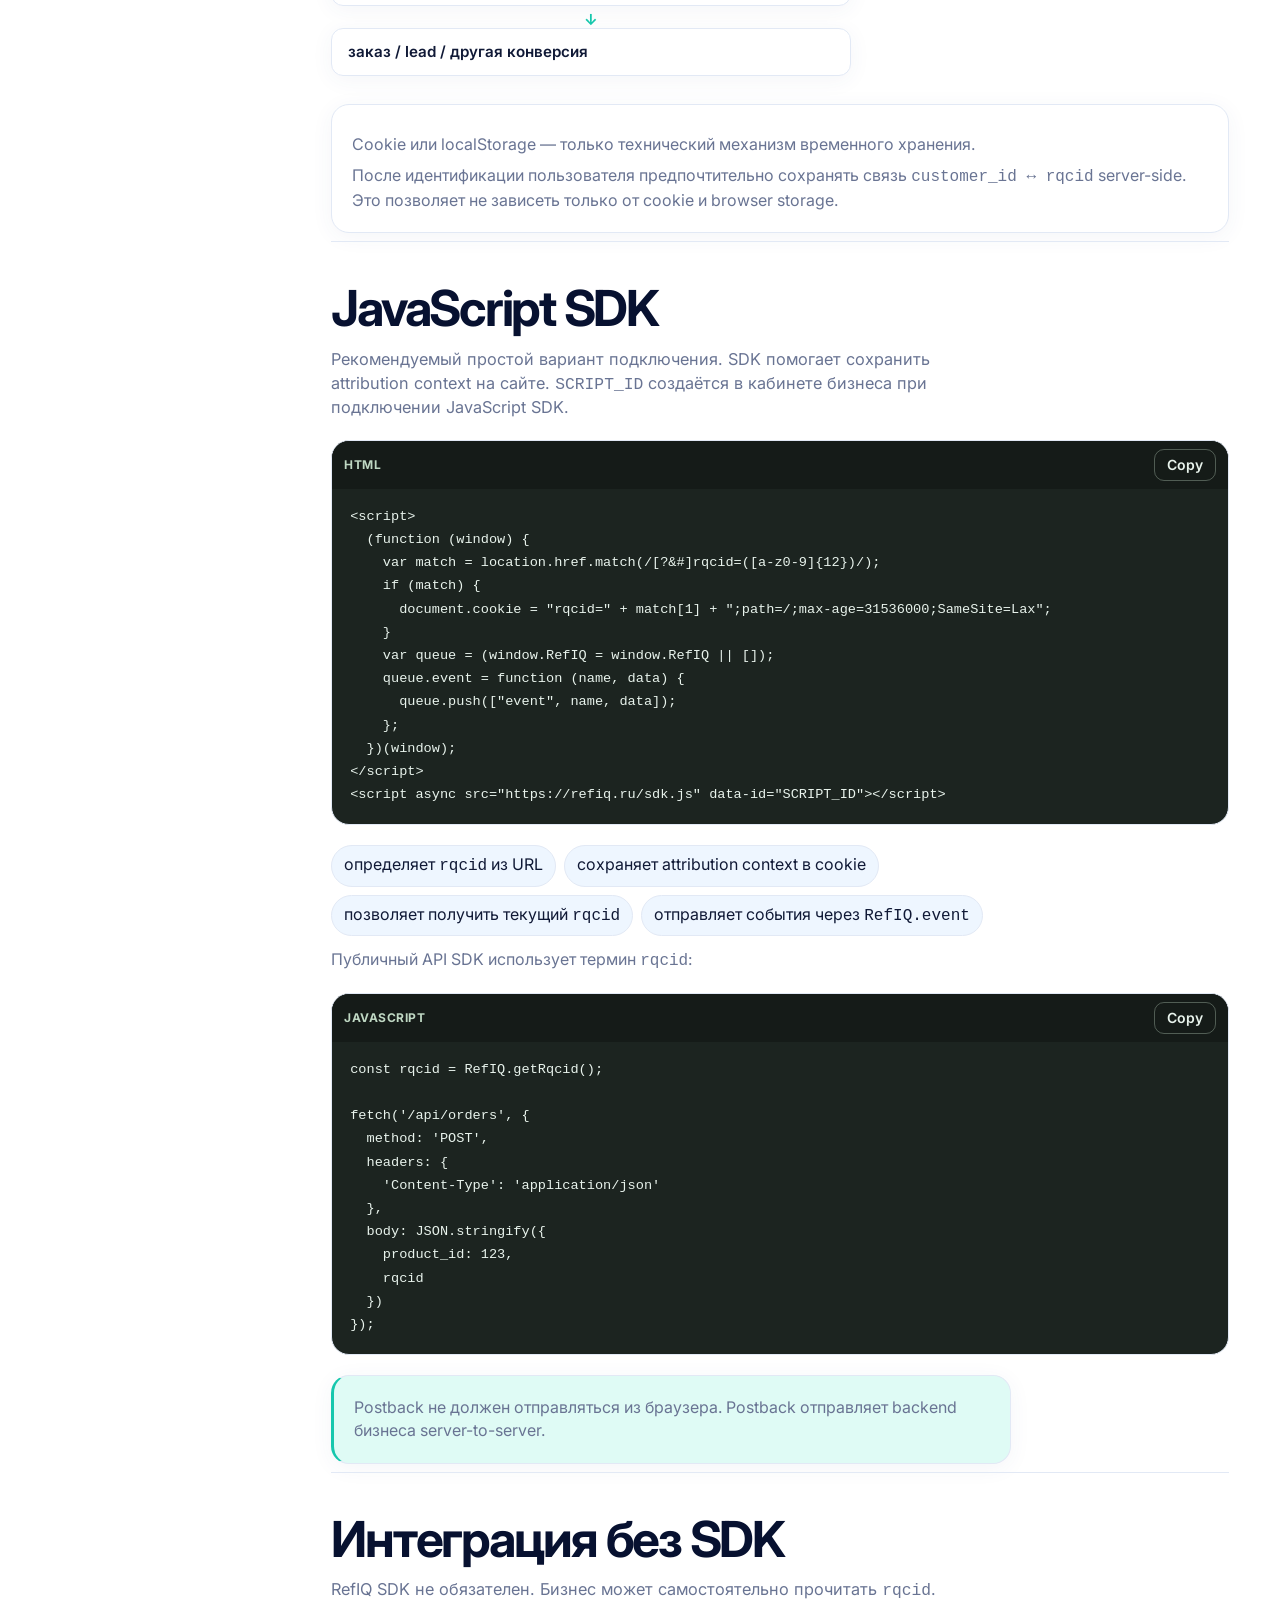
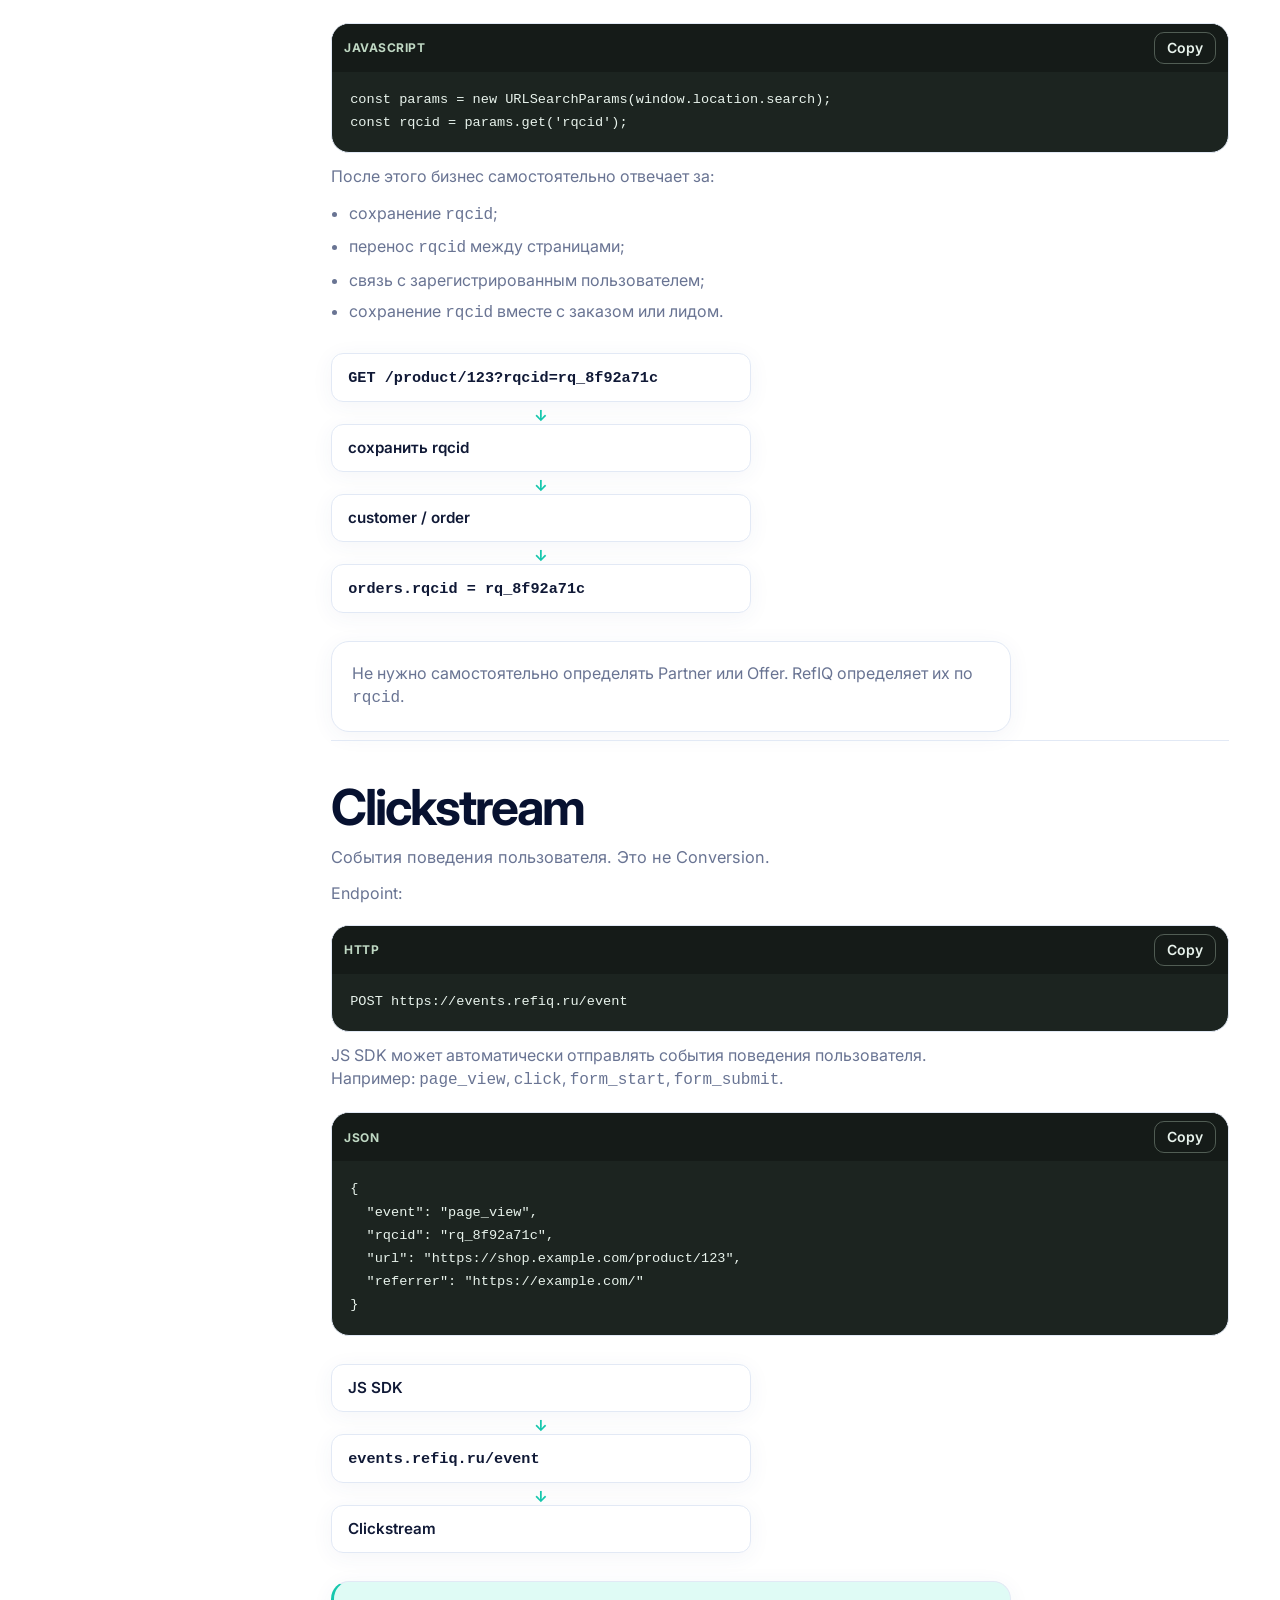
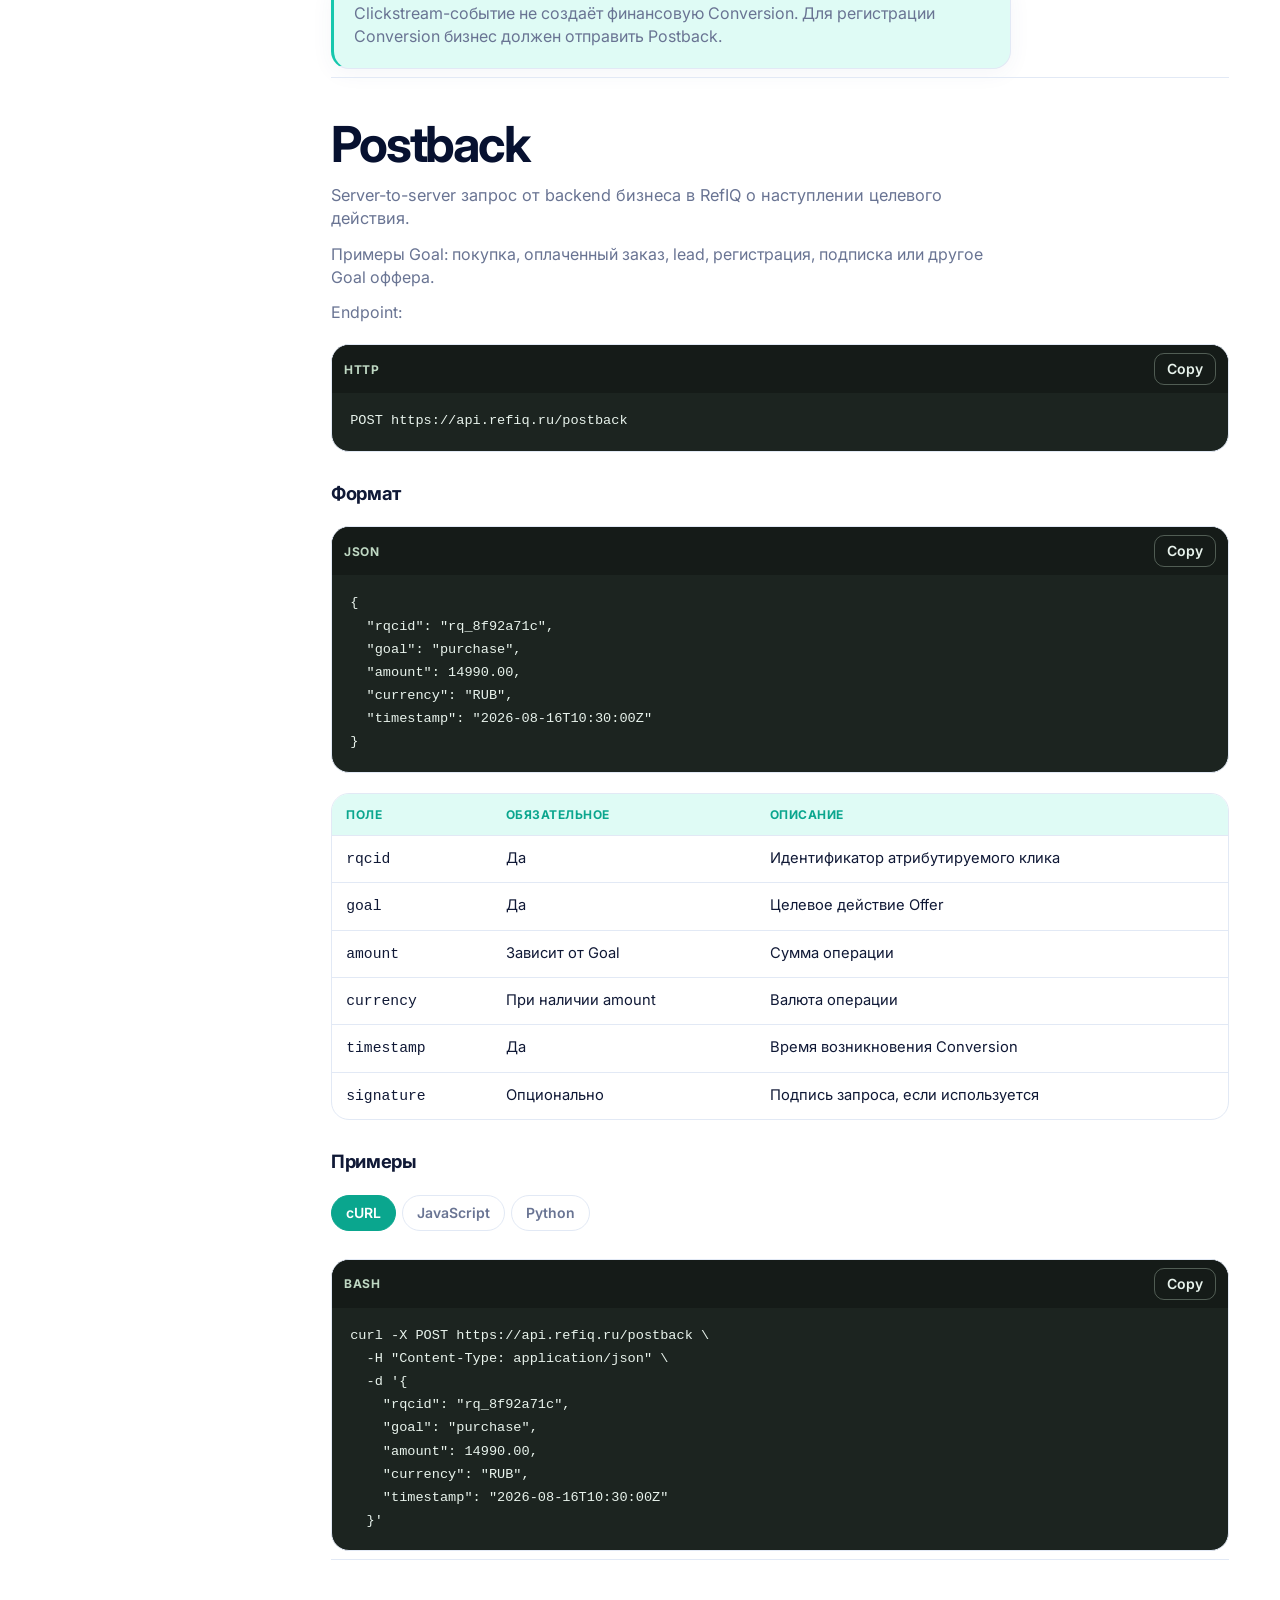
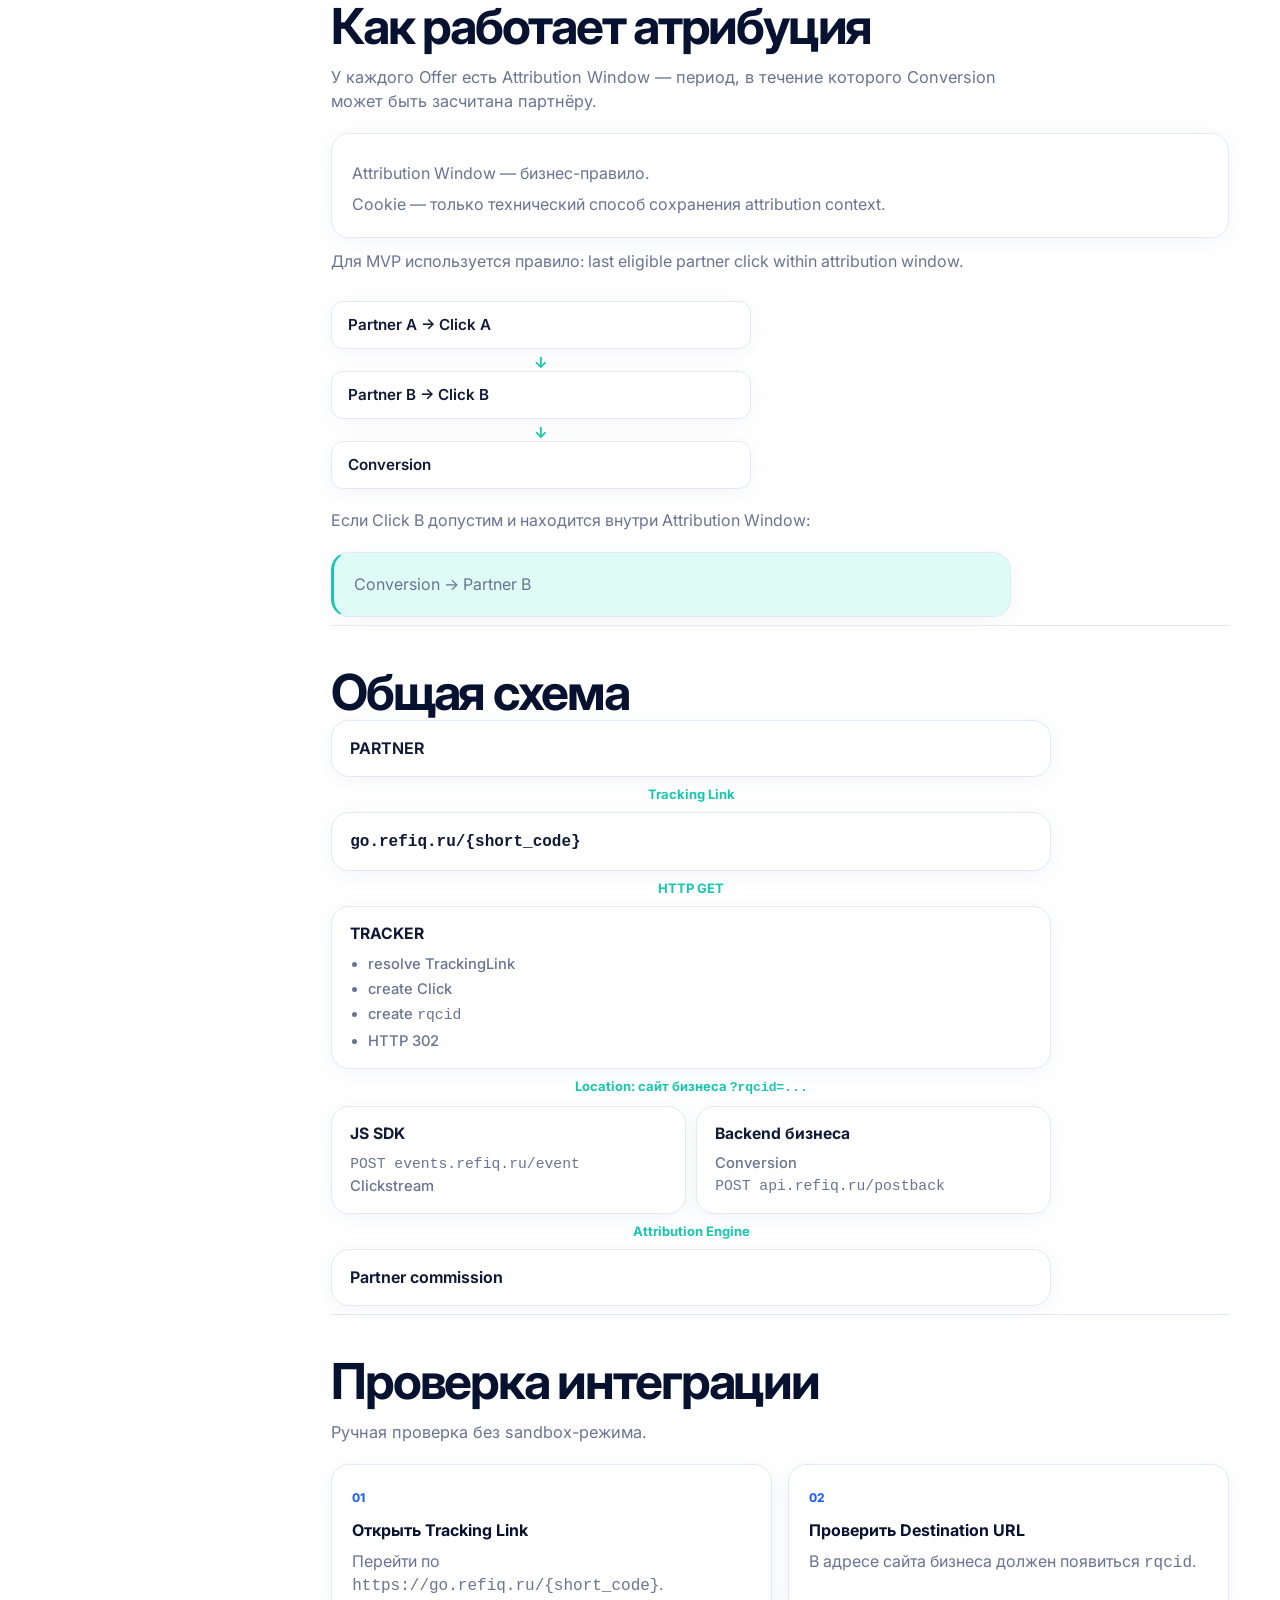
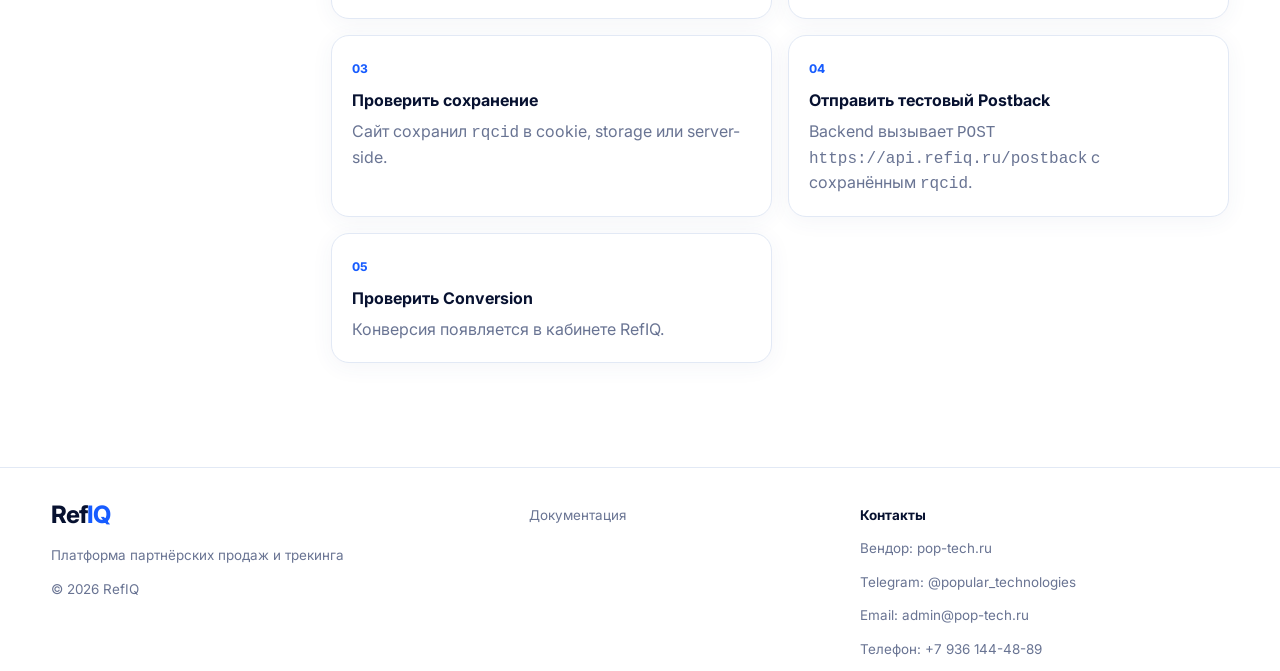
==== commit 51efdc21: "landing" ====
--- a/docs/index.html
+++ b/docs/index.html
@@ -18,6 +18,9 @@
   <link rel="icon" type="image/png" sizes="16x16" href="/assets/favicon-16x16.png" />
   <link rel="shortcut icon" href="/assets/favicon.ico" />
   <link rel="apple-touch-icon" href="/assets/apple-touch-icon.png" />
+  <link rel="preconnect" href="https://fonts.googleapis.com" />
+  <link rel="preconnect" href="https://fonts.gstatic.com" crossorigin />
+  <link href="https://fonts.googleapis.com/css2?family=Inter:wght@400;500;600;700&display=swap" rel="stylesheet" />
   <link rel="stylesheet" href="/styles.css" />
   <link rel="stylesheet" href="/docs/styles.css" />
   <!-- Yandex.Metrika counter -->
@@ -39,16 +42,16 @@
 
   <header class="site-header" id="top">
     <div class="container header-inner">
-      <a class="logo" href="/" aria-label="RefIQ — на главную">Ref<span>IQ</span></a>
+      <a class="brand" href="/" aria-label="RefIQ — главная"><img src="/assets/logo.png" alt="" width="34" height="28" /><img class="brand-label" src="/src/label.png" alt="" width="92" height="27" /></a>
 
       <nav class="nav" id="nav" aria-label="Основная навигация">
         <a href="/">О продукте</a>
         <a href="/#how-it-works">Как работает</a>
         <a href="/howto">Подключить</a>
-        <a class="nav-login btn btn-primary btn-sm" href="https://app.refiq.ru">Войти</a>
+        <a class="nav-login button button-login" href="https://app.refiq.ru">Войти</a>
       </nav>
 
-      <a class="btn btn-primary btn-sm header-cta" href="https://app.refiq.ru">Войти</a>
+      <a class="button button-login" href="https://app.refiq.ru">Войти</a>
 
       <button class="nav-toggle" type="button" aria-expanded="false" aria-controls="nav" aria-label="Открыть меню">
         <span></span>
--- a/styles.css
+++ b/styles.css
@@ -1,28 +1,33 @@
-/* RefIQ — светлая зелёно-мятная палитра, крупная типографика, системные шрифты, mobile-first */
-
 :root {
-  --bg: #f2f5ef;
-  --surface: #e9efe7;
+  --navy: #071130;
+  --text: #101936;
+  --muted: #697493;
+  --blue: #175cff;
+  --blue-2: #5c38ff;
+  --teal: #16c7ad;
+  --mint: #dffbf5;
+  --sky: #eef6ff;
+  --lavender: #f2efff;
+  --pink: #ff4ca2;
+  --orange: #ff8b31;
+  --border: #e2e9f5;
   --card: #ffffff;
-  --card-hover: #f6faf4;
-  --border: #dbe4d8;
-  --border-strong: #c3d2c0;
-  --text: #212823;
-  --muted: #64756a;
-  --green: #3d6b50;
-  --green-deep: #27503a;
-  --mint: #bfd8c3;
-  --mint-light: #e2eee4;
-  --shadow-sm: 0 1px 2px rgba(33, 40, 35, 0.05);
-  --shadow-md: 0 12px 28px rgba(33, 40, 35, 0.1);
-  --radius: 14px;
-  --radius-lg: 20px;
-  --container: 1140px;
-  --gutter: clamp(18px, 4vw, 44px);
-  --header-h: 66px;
-  --ease: cubic-bezier(0.22, 1, 0.36, 1);
-  --font: system-ui, -apple-system, "Segoe UI", Roboto, "Helvetica Neue", Arial, sans-serif;
-  --mono: ui-monospace, SFMono-Regular, Menlo, Consolas, monospace;
+  --bg: #ffffff;
+  --shadow: 0 12px 38px rgba(48, 81, 136, 0.08);
+  --shadow-soft: 0 4px 22px rgba(48, 81, 136, 0.055);
+  --shadow-sm: var(--shadow-soft);
+  --radius: 18px;
+  --radius-lg: 24px;
+  --border-strong: #cad7eb;
+  --green: var(--teal);
+  --green-deep: #0aa68e;
+  --mint-light: var(--mint);
+  --mono: "SFMono-Regular", Consolas, "Liberation Mono", monospace;
+  --container: 1480px;
+  --gutter: clamp(20px, 4vw, 64px);
+  --header-h: 72px;
+  --ease: cubic-bezier(.22, 1, .36, 1);
+  --font: Inter, "SF Pro Display", -apple-system, BlinkMacSystemFont, "Segoe UI", Roboto, "Helvetica Neue", Arial, sans-serif;
 }
 
 *,
@@ -33,18 +38,28 @@
 
 html {
   scroll-behavior: smooth;
-  scroll-padding-top: calc(var(--header-h) + 16px);
+  scroll-padding-top: calc(var(--header-h) + 18px);
 }
 
 body {
   margin: 0;
+  color: var(--text);
+  background: var(--bg);
   font-family: var(--font);
   font-size: 16px;
-  line-height: 1.55;
-  color: var(--text);
-  background: var(--bg);
+  line-height: 1.45;
   -webkit-font-smoothing: antialiased;
   text-rendering: optimizeLegibility;
+}
+
+body.nav-open {
+  overflow: hidden;
+}
+
+img {
+  display: block;
+  max-width: 100%;
+  height: auto;
 }
 
 a {
@@ -62,1553 +77,2034 @@
 h1,
 h2,
 h3,
+h4,
 p {
   margin: 0;
 }
 
-code {
-  font-family: var(--mono);
-  font-size: 0.9em;
-  color: var(--green);
-  word-break: break-word;
+button,
+a {
+  -webkit-tap-highlight-color: transparent;
 }
 
 .container {
-  width: min(100% - (var(--gutter) * 2), var(--container));
+  width: min(calc(100% - var(--gutter) * 2), var(--container));
   margin-inline: auto;
 }
 
+.metric-pixel {
+  position: absolute;
+  left: -9999px;
+}
+
 .skip-link {
-  position: absolute;
-  left: 16px;
-  top: -48px;
+  position: fixed;
+  top: -60px;
+  left: 20px;
   z-index: 1000;
-  padding: 10px 14px;
-  border-radius: 999px;
-  background: var(--green-deep);
+  padding: 10px 16px;
+  border-radius: 10px;
   color: #fff;
-  font-weight: 600;
+  background: var(--navy);
+  transition: top .2s;
 }
 
 .skip-link:focus {
-  top: 16px;
-}
-
-/* Шапка */
+  top: 12px;
+}
 
 .site-header {
   position: sticky;
   top: 0;
   z-index: 100;
   height: var(--header-h);
-  background: rgba(242, 245, 239, 0.85);
-  backdrop-filter: blur(14px);
-  -webkit-backdrop-filter: blur(14px);
   border-bottom: 1px solid transparent;
-  transition: border-color 0.25s var(--ease);
+  background: rgba(255, 255, 255, .96);
+  transition: border-color .2s, box-shadow .2s;
 }
 
 .site-header.is-scrolled {
-  border-bottom-color: var(--border);
+  border-color: var(--border);
+  box-shadow: 0 3px 16px rgba(48, 81, 136, .04);
 }
 
 .header-inner {
+  display: grid;
+  grid-template-columns: 1fr auto 1fr;
+  align-items: center;
   height: 100%;
+}
+
+.brand {
+  display: inline-flex;
+  align-items: center;
+  justify-self: start;
+  gap: 9px;
+  color: var(--navy);
+  font-size: 25px;
+  font-weight: 750;
+  letter-spacing: -.04em;
+}
+
+.brand > img:not(.brand-label) {
+  width: 42px;
+  height: 34px;
+  object-fit: contain;
+}
+
+.brand .brand-label {
+  width: 92px;
+  height: auto;
+  object-fit: contain;
+}
+
+.nav {
+  display: flex;
+  align-items: center;
+  justify-self: center;
+  gap: 38px;
+}
+
+.nav a {
+  color: var(--navy);
+  font-size: 14px;
+  font-weight: 530;
+  transition: color .2s;
+}
+
+.nav a:hover,
+.nav a:focus-visible {
+  color: var(--blue);
+}
+
+.button {
+  display: inline-flex;
+  align-items: center;
+  justify-content: center;
+  gap: 14px;
+  min-height: 48px;
+  padding: 12px 24px;
+  border: 1px solid transparent;
+  border-radius: 10px;
+  font: inherit;
+  font-size: 15px;
+  font-weight: 600;
+  cursor: pointer;
+  transition: transform .2s var(--ease), box-shadow .2s, background .2s, border-color .2s;
+}
+
+.button:hover {
+  transform: translateY(-2px);
+}
+
+.button:focus-visible,
+.nav-toggle:focus-visible {
+  outline: 3px solid rgba(23, 92, 255, .2);
+  outline-offset: 3px;
+}
+
+.button-primary {
+  color: #fff;
+  background: var(--blue);
+  box-shadow: 0 8px 22px rgba(23, 92, 255, .22);
+}
+
+.button-primary:hover {
+  background: #0d4be0;
+}
+
+.button-secondary,
+.button-login {
+  color: var(--navy);
+  border-color: #cbd7eb;
+  background: #fff;
+}
+
+.button-secondary {
+  color: var(--blue);
+}
+
+.button-secondary:hover,
+.button-login:hover {
+  border-color: var(--blue);
+  box-shadow: var(--shadow-soft);
+}
+
+.button-login {
+  justify-self: end;
+  min-height: 40px;
+  padding: 8px 20px;
+  font-size: 14px;
+}
+
+.button-small {
+  min-height: 38px;
+  padding: 8px 18px;
+  font-size: 13px;
+}
+
+.nav-toggle {
+  display: none;
+  width: 42px;
+  height: 42px;
+  padding: 0;
+  border: 1px solid var(--border);
+  border-radius: 10px;
+  background: #fff;
+  cursor: pointer;
+}
+
+.nav-toggle span {
+  display: block;
+  width: 18px;
+  height: 2px;
+  margin: 5px auto;
+  border-radius: 2px;
+  background: var(--navy);
+  transition: transform .2s;
+}
+
+.nav-toggle[aria-expanded="true"] span:first-child {
+  transform: translateY(3.5px) rotate(45deg);
+}
+
+.nav-toggle[aria-expanded="true"] span:last-child {
+  transform: translateY(-3.5px) rotate(-45deg);
+}
+
+.section,
+.hero {
+  position: relative;
+  overflow: hidden;
+}
+
+.section {
+  padding: 100px 0;
+}
+
+.section-wave::before,
+.section-wave::after {
+  content: "";
+  position: absolute;
+  z-index: -1;
+  width: 78%;
+  height: 260px;
+  border-radius: 50%;
+  pointer-events: none;
+}
+
+.section-wave::before {
+  top: 2%;
+  left: -28%;
+  background: rgba(235, 245, 255, .72);
+  transform: rotate(-8deg);
+}
+
+.section-wave::after {
+  right: -28%;
+  bottom: -100px;
+  background: rgba(224, 251, 247, .62);
+  transform: rotate(8deg);
+}
+
+.section-heading {
+  position: relative;
+  z-index: 1;
+}
+
+.section-heading.centered {
+  text-align: center;
+}
+
+.section-heading h2,
+.final-cta h2 {
+  color: var(--navy);
+  font-size: clamp(2rem, 4vw, 3.35rem);
+  line-height: 1.06;
+  font-weight: 760;
+  letter-spacing: -.045em;
+}
+
+.section-heading > p:not(.eyebrow) {
+  margin-top: 14px;
+  color: var(--muted);
+  font-size: clamp(1rem, 1.5vw, 1.2rem);
+}
+
+.eyebrow {
+  display: inline-flex;
+  margin-bottom: 28px;
+  padding: 8px 18px;
+  border-radius: 999px;
+  color: var(--blue);
+  background: var(--lavender);
+  font-size: 11px;
+  font-weight: 700;
+  letter-spacing: .16em;
+}
+
+.accent {
+  color: var(--blue);
+}
+
+.brand-gradient {
+  color: var(--blue);
+  background: linear-gradient(90deg, var(--blue), var(--blue-2));
+  -webkit-background-clip: text;
+  background-clip: text;
+  -webkit-text-fill-color: transparent;
+}
+
+.underline {
+  position: relative;
+  display: inline-block;
+}
+
+.underline::after {
+  content: "";
+  position: absolute;
+  left: 2%;
+  right: 0;
+  bottom: -.09em;
+  z-index: -1;
+  height: .11em;
+  min-height: 5px;
+  border-radius: 999px;
+  background: #69ddcd;
+  transform: rotate(-2deg);
+}
+
+.icon-sprite {
+  position: absolute;
+  width: 0;
+  height: 0;
+  overflow: hidden;
+}
+
+.round-icon,
+.process-icon,
+.benefit-icon {
+  display: grid;
+  place-items: center;
+  flex: 0 0 auto;
+  width: 58px;
+  height: 58px;
+  border-radius: 17px;
+  color: var(--blue);
+  background: var(--sky);
+  font-weight: 750;
+  font-size: 25px;
+}
+
+.round-icon svg,
+.process-icon svg,
+.integration-icon svg,
+.step-icon svg {
+  display: block;
+  width: 26px;
+  height: 26px;
+}
+
+.round-icon.small {
+  width: 44px;
+  height: 44px;
+  border-radius: 50%;
+  font-size: 18px;
+}
+
+.round-icon.small svg {
+  width: 18px;
+  height: 18px;
+}
+
+.mint {
+  color: #0bb99e;
+  background: var(--mint);
+}
+
+.blue {
+  color: var(--blue);
+  background: var(--sky);
+}
+
+.purple {
+  color: #6336f3;
+  background: var(--lavender);
+}
+
+.pink {
+  color: var(--pink);
+  background: #fff0f7;
+}
+
+.orange {
+  color: var(--orange);
+  background: #fff5e9;
+}
+
+.actions {
+  display: flex;
+  flex-wrap: wrap;
+  gap: 16px;
+}
+
+.hero {
+  min-height: calc(100vh - var(--header-h));
+  padding: 38px 0 80px;
+}
+
+.hero::before {
+  width: 76%;
+  height: 320px;
+  top: -70px;
+  left: 18%;
+}
+
+.hero-grid {
+  display: grid;
+  grid-template-columns: minmax(520px, 540px) minmax(0, 1fr);
+  align-items: start;
+  column-gap: 20px;
+  min-height: 730px;
+}
+
+.hero-copy {
+  position: relative;
+  z-index: 2;
+  margin-top: 56px;
+  padding-right: 0;
+}
+
+.hero h1 {
+  color: var(--navy);
+  font-size: clamp(3.1rem, 3.3vw, 3.45rem);
+  line-height: .98;
+  font-weight: 780;
+  letter-spacing: -.06em;
+}
+
+.hero-line {
+  white-space: nowrap;
+}
+
+.hero-lead {
+  margin-top: 38px;
+  color: var(--muted);
+  font-size: clamp(1rem, 1.3vw, 1.15rem);
+  line-height: 1.55;
+}
+
+.hero .actions {
+  margin-top: 32px;
+}
+
+.hero-visual {
+  position: relative;
+  z-index: 1;
+  margin-right: -5vw;
+}
+
+.hero-visual img {
+  width: 100%;
+  filter: drop-shadow(0 24px 44px rgba(48, 81, 136, .09));
+}
+
+.hero-benefits {
+  display: grid;
+  grid-template-columns: repeat(3, 1fr);
+  gap: 12px;
+  max-width: 590px;
+  margin-top: 56px;
+}
+
+.hero-benefits li {
+  display: flex;
+  align-items: center;
+  gap: 10px;
+  color: var(--muted);
+  font-size: 13px;
+  line-height: 1.3;
+}
+
+.benefit-icon {
+  width: 48px;
+  height: 48px;
+  border-radius: 50%;
+  color: #0f9d82;
+  background: #d8f6ee;
+}
+
+.benefit-icon svg {
+  display: block;
+  width: 22px;
+  height: 22px;
+}
+
+.hero-benefits li:nth-child(2) .benefit-icon {
+  color: #2f5bff;
+  background: #dce8ff;
+}
+
+.hero-benefits li:nth-child(3) .benefit-icon {
+  color: #0aa8b3;
+  background: #d4f4f6;
+}
+
+.section-product {
+  padding-top: 116px;
+}
+
+.audience-grid {
+  display: grid;
+  grid-template-columns: 1fr 1fr;
+  gap: 22px;
+  margin-top: 44px;
+}
+
+.audience-card {
+  display: grid;
+  grid-template-columns: minmax(240px, .9fr) minmax(290px, 1.1fr);
+  gap: 22px;
+  min-height: 480px;
+  padding: 26px 20px 20px 28px;
+  overflow: hidden;
+  border: 1px solid var(--border);
+  border-radius: var(--radius-lg);
+  background: rgba(255, 255, 255, .9);
+  box-shadow: var(--shadow);
+}
+
+.audience-business {
+  background: linear-gradient(135deg, rgba(225, 251, 246, .76), #fff 62%);
+}
+
+.audience-partner {
+  background: linear-gradient(135deg, rgba(241, 239, 255, .82), #fff 62%);
+}
+
+.title-with-icon,
+.special-title {
+  display: flex;
+  align-items: flex-start;
+  gap: 16px;
+}
+
+.title-with-icon h3,
+.special-title h3,
+.connect-path h3 {
+  margin-top: 4px;
+  color: var(--navy);
+  font-size: 1.45rem;
+  line-height: 1.15;
+  letter-spacing: -.035em;
+}
+
+.title-with-icon p,
+.special-title p,
+.connect-path .title-with-icon p {
+  margin-top: 6px;
+  color: var(--muted);
+  font-size: .9rem;
+}
+
+.value-list {
+  display: grid;
+  gap: 24px;
+  margin-top: 38px;
+}
+
+.value-list li,
+.product-trust li {
+  display: flex;
+  align-items: center;
+  gap: 13px;
+  color: var(--muted);
+  font-size: .84rem;
+}
+
+.value-list b,
+.product-trust b {
+  display: block;
+  margin-bottom: 3px;
+  color: var(--navy);
+  font-size: .98rem;
+}
+
+.audience-shot {
+  align-self: center;
+  width: 150%;
+  max-width: none;
+  height: 100%;
+  max-height: 470px;
+  border: 1px solid var(--border);
+  border-radius: 12px;
+  box-shadow: var(--shadow-soft);
+  object-fit: cover;
+  object-position: left top;
+}
+
+.audience-business .audience-shot {
+  aspect-ratio: auto;
+}
+
+.audience-partner .audience-shot {
+  aspect-ratio: auto;
+}
+
+.product-trust {
+  display: grid;
+  grid-template-columns: repeat(3, 1fr);
+  gap: 28px;
+  max-width: 980px;
+  margin: 36px auto 0;
+}
+
+.product-trust .round-icon {
+  width: 68px;
+  height: 68px;
+  border-radius: 50%;
+}
+
+.product-trust .round-icon svg {
+  width: 30px;
+  height: 30px;
+}
+
+.product-trust li {
+  gap: 16px;
+}
+
+.section-how {
+  padding-top: 86px;
+}
+
+.process {
+  --flow-icon: 72px;
+  --flow-gap: 38px;
+  display: grid;
+  grid-template-columns: repeat(7, 1fr);
+  gap: var(--flow-gap);
+  margin-top: 48px;
+}
+
+.process li {
+  position: relative;
+  text-align: center;
+}
+
+.process li:not(:last-child)::after {
+  content: "";
+  position: absolute;
+  top: calc(var(--flow-icon) / 2);
+  left: calc(50% + var(--flow-icon) / 2 + 6px);
+  right: calc(-50% + var(--flow-icon) / 2 - var(--flow-gap) + 6px);
+  height: 2px;
+  background: linear-gradient(90deg, transparent, rgba(158, 170, 196, .18) 14%, rgba(158, 170, 196, .55) 36%, rgba(158, 170, 196, .55) 64%, rgba(158, 170, 196, .18) 86%, transparent);
+  transform: translateY(-50%);
+  pointer-events: none;
+}
+
+.process li:not(:last-child)::before {
+  content: "";
+  position: absolute;
+  top: calc(var(--flow-icon) / 2);
+  left: calc(100% + var(--flow-gap) / 2);
+  width: 16px;
+  height: 16px;
+  background: no-repeat center / 12px 12px url("data:image/svg+xml,%3Csvg xmlns='http://www.w3.org/2000/svg' viewBox='0 0 12 12' fill='none'%3E%3Cpath d='M4 2.2 8.5 6 4 9.8' stroke='%239aa8c4' stroke-width='1.5' stroke-linecap='round' stroke-linejoin='round'/%3E%3C/svg%3E");
+  transform: translate(-50%, -50%);
+  pointer-events: none;
+}
+
+.process-icon {
+  width: 72px;
+  height: 72px;
+  margin: 0 auto 18px;
+  border-radius: 50%;
+}
+
+.process-icon svg {
+  width: 30px;
+  height: 30px;
+}
+
+.process h3 {
+  color: var(--navy);
+  font-size: 1rem;
+  font-weight: 700;
+}
+
+.process p {
+  margin-top: 7px;
+  color: var(--muted);
+  font-size: .84rem;
+}
+
+.process-caption {
+  margin-top: 42px;
+  color: var(--muted);
+  text-align: center;
+  font-size: 1rem;
+}
+
+.how-dashboard {
+  height: 300px;
+  margin: 34px 40px -100px;
+  overflow: hidden;
+  border: 1px solid var(--border);
+  border-radius: var(--radius-lg) var(--radius-lg) 0 0;
+  background: #fff;
+  box-shadow: var(--shadow);
+}
+
+.how-dashboard img {
+  width: 100%;
+  transform: translateY(-10%);
+}
+
+.section-money {
+  background: #fff;
+}
+
+.money-cards {
+  display: grid;
+  grid-template-columns: repeat(3, 1fr);
+  gap: 18px;
+  margin-top: 38px;
+}
+
+.money-cards article,
+.feature-grid article {
+  display: flex;
+  align-items: flex-start;
+  gap: 20px;
+  padding: 28px;
+  border: 1px solid var(--border);
+  border-radius: var(--radius);
+  background: rgba(255, 255, 255, .9);
+  box-shadow: var(--shadow-soft);
+}
+
+.money-cards article:nth-child(1) {
+  background: linear-gradient(120deg, rgba(223, 251, 245, .7), #fff);
+}
+
+.money-cards article:nth-child(2) {
+  background: linear-gradient(120deg, rgba(238, 246, 255, .8), #fff);
+}
+
+.money-cards article:nth-child(3) {
+  background: linear-gradient(120deg, rgba(242, 239, 255, .8), #fff);
+}
+
+.money-cards h3,
+.feature-grid h3,
+.integration-grid h3 {
+  margin-top: 4px;
+  color: var(--navy);
+  font-size: 1.15rem;
+  letter-spacing: -.025em;
+}
+
+.money-cards p,
+.feature-grid p,
+.integration-grid p {
+  margin-top: 7px;
+  color: var(--muted);
+  font-size: .92rem;
+}
+
+.money-flow {
+  --flow-icon: 84px;
+  display: grid;
+  grid-template-columns: repeat(4, 1fr);
+  gap: 82px;
+  max-width: 1180px;
+  margin: 46px auto 0;
+}
+
+.money-flow li {
+  position: relative;
+  text-align: center;
+}
+
+.money-flow li:not(:last-child)::after {
+  content: "";
+  position: absolute;
+  top: calc(var(--flow-icon) / 2);
+  left: calc(50% + 48px);
+  right: calc(-50% - 42px);
+  height: 2px;
+  background: linear-gradient(90deg, transparent, rgba(158, 170, 196, .18) 14%, rgba(158, 170, 196, .55) 36%, rgba(158, 170, 196, .55) 64%, rgba(158, 170, 196, .18) 86%, transparent);
+  transform: translateY(-50%);
+  pointer-events: none;
+}
+
+.money-flow li:not(:last-child)::before {
+  content: "";
+  position: absolute;
+  top: calc(var(--flow-icon) / 2);
+  left: calc(100% + 41px);
+  width: 16px;
+  height: 16px;
+  background: no-repeat center / 12px 12px url("data:image/svg+xml,%3Csvg xmlns='http://www.w3.org/2000/svg' viewBox='0 0 12 12' fill='none'%3E%3Cpath d='M4 2.2 8.5 6 4 9.8' stroke='%239aa8c4' stroke-width='1.5' stroke-linecap='round' stroke-linejoin='round'/%3E%3C/svg%3E");
+  transform: translate(-50%, -50%);
+  pointer-events: none;
+}
+
+.money-flow .process-icon {
+  width: 84px;
+  height: 84px;
+  border: 4px solid #fff;
+  box-shadow: 0 0 0 1px var(--border), var(--shadow-soft);
+}
+
+.money-flow .process-icon svg {
+  width: 32px;
+  height: 32px;
+}
+
+.money-flow p {
+  color: var(--muted);
+  font-size: .95rem;
+  line-height: 1.25;
+}
+
+.money-flow b {
+  color: var(--navy);
+}
+
+.money-note,
+.wide-note {
+  display: flex;
+  align-items: center;
+  justify-content: center;
+  gap: 10px;
+  width: fit-content;
+  margin: 34px auto 0;
+  padding: 14px 30px;
+  border-radius: 999px;
+  color: var(--muted);
+  background: linear-gradient(90deg, #edfffb, #f0f5ff);
+}
+
+.money-note > span {
+  display: grid;
+  place-items: center;
+  color: var(--teal);
+}
+
+.money-note > span svg {
+  width: 22px;
+  height: 22px;
+}
+
+.money-note b {
+  color: var(--blue);
+}
+
+.feature-grid {
+  display: grid;
+  grid-template-columns: repeat(3, 1fr);
+  gap: 18px;
+  margin-top: 38px;
+}
+
+.feature-grid article {
+  min-height: 138px;
+}
+
+.feature-grid .round-icon {
+  width: 64px;
+  height: 64px;
+}
+
+.feature-grid .round-icon svg {
+  width: 28px;
+  height: 28px;
+}
+
+.analytics-visual {
+  max-width: 1320px;
+  height: 390px;
+  margin: 28px auto 0;
+  overflow: hidden;
+  border: 1px solid var(--border);
+  border-radius: var(--radius-lg);
+  background: #fff;
+  box-shadow: var(--shadow);
+}
+
+.analytics-visual img {
+  width: 100%;
+  transform: translateY(-6%);
+}
+
+.section-offline {
+  background: rgba(241, 247, 255, .5);
+}
+
+.special-grid {
+  display: grid;
+  grid-template-columns: 1fr 1fr;
+  gap: 22px;
+  margin-top: 40px;
+}
+
+.special-card {
+  padding: 26px 26px 18px;
+  overflow: hidden;
+  border: 1px solid var(--border);
+  border-radius: var(--radius-lg);
+  background: #fff;
+  box-shadow: var(--shadow-soft);
+}
+
+.special-card > img {
+  width: calc(100% + 52px);
+  max-width: none;
+  margin: 18px -26px -18px;
+}
+
+.compact-tags {
+  display: flex;
+  flex-wrap: wrap;
+  gap: 8px;
+  margin-top: 20px;
+}
+
+.compact-tags li {
+  display: inline-flex;
+  align-items: center;
+  gap: 6px;
+  padding: 7px 14px;
+  border: 1px solid var(--border);
+  border-radius: 999px;
+  color: var(--muted);
+  background: #f9fbff;
+  font-size: .8rem;
+}
+
+.compact-tags svg {
+  display: block;
+  width: 14px;
+  height: 14px;
+  color: var(--blue);
+  flex: 0 0 auto;
+}
+
+.wide-note {
+  width: 100%;
+  border-radius: var(--radius);
+  font-size: clamp(.95rem, 1.8vw, 1.35rem);
+}
+
+.section-industries {
+  padding-top: 86px;
+}
+
+.industries-layout {
+  display: grid;
+  grid-template-columns: 540px 1fr;
+  gap: 36px;
+  align-items: start;
+  margin-top: 44px;
+}
+
+.industries-copy {
+  color: var(--muted);
+  font-size: 1.15rem;
+}
+
+.industries-copy p + p {
+  margin-top: 22px;
+}
+
+.industries-orbit {
+  --orbit-r: 168px;
+  --orbit-icon: 56px;
+  position: relative;
+  width: 480px;
+  max-width: 100%;
+  aspect-ratio: 1;
+  margin: 16px 0 0;
+}
+
+.orbit-glow {
+  position: absolute;
+  inset: 8%;
+  border-radius: 50%;
+  background: radial-gradient(circle, rgba(90, 140, 255, .14), rgba(124, 92, 255, .06) 42%, transparent 72%);
+  pointer-events: none;
+}
+
+.orbit-ring {
+  position: absolute;
+  top: 50%;
+  left: 50%;
+  width: calc(var(--orbit-r) * 2);
+  height: calc(var(--orbit-r) * 2);
+  margin: calc(var(--orbit-r) * -1);
+  border: 2px dashed #b7c9f3;
+  border-radius: 50%;
+  opacity: .7;
+  pointer-events: none;
+}
+
+.orbit-logo {
+  position: absolute;
+  top: 50%;
+  left: 50%;
+  display: grid;
+  place-items: center;
+  width: 120px;
+  height: 120px;
+  border-radius: 28px;
+  background: #fff;
+  box-shadow: 0 14px 36px rgba(48, 81, 136, .12);
+  transform: translate(-50%, -50%);
+}
+
+.orbit-logo img {
+  width: 64px;
+  height: auto;
+}
+
+.orbit-icon {
+  position: absolute;
+  top: 50%;
+  left: 50%;
+  display: grid;
+  place-items: center;
+  width: var(--orbit-icon);
+  height: var(--orbit-icon);
+  margin: calc(var(--orbit-icon) / -2);
+  border-radius: 50%;
+  transform: rotate(var(--a)) translate(var(--orbit-r)) rotate(calc(-1 * var(--a)));
+}
+
+.orbit-icon svg {
+  display: block;
+  width: 24px;
+  height: 24px;
+}
+
+.industry-grid {
+  display: grid;
+  grid-template-columns: repeat(3, 1fr);
+  gap: 18px;
+}
+
+.industry-grid li {
+  min-height: 210px;
+  padding: 26px;
+  border: 1px solid var(--border);
+  border-radius: var(--radius);
+  background: rgba(255, 255, 255, .9);
+  box-shadow: var(--shadow-soft);
+}
+
+.industry-grid h3 {
+  margin-top: 18px;
+  color: var(--navy);
+  font-size: 1.1rem;
+}
+
+.industry-grid p {
+  margin-top: 8px;
+  color: var(--muted);
+  font-size: .9rem;
+}
+
+.section-connect {
+  padding-bottom: 38px;
+  background: #fff;
+}
+
+.connect-paths {
+  display: grid;
+  grid-template-columns: 1fr 1fr;
+  gap: 18px;
+  margin-top: 40px;
+}
+
+.connect-path {
+  padding: 26px;
+  border: 1px solid var(--border);
+  border-radius: var(--radius);
+  box-shadow: var(--shadow-soft);
+}
+
+.path-business {
+  background: linear-gradient(120deg, rgba(223, 251, 245, .7), #fff);
+}
+
+.path-partner {
+  background: linear-gradient(120deg, rgba(242, 239, 255, .78), #fff);
+}
+
+.connect-path .title-with-icon .round-icon {
+  display: grid;
+  place-items: center;
+  width: 68px;
+  height: 68px;
+  border-radius: 50%;
+  line-height: 0;
+}
+
+.connect-path .title-with-icon .round-icon svg {
+  display: block;
+  width: 32px;
+  height: 32px;
+  margin: 0;
+  overflow: visible;
+}
+
+.connect-path ol {
+  --step-icon: 40px;
+  --flow-gap: 22px;
+  display: grid;
+  grid-template-columns: repeat(4, 1fr);
+  gap: var(--flow-gap);
+  margin-top: 26px;
+  counter-reset: steps;
+}
+
+.connect-path li {
+  counter-increment: steps;
+  position: relative;
+  padding-top: 54px;
+}
+
+.connect-path .step-icon {
+  position: absolute;
+  top: 0;
+  left: 0;
+  display: grid;
+  place-items: center;
+  width: var(--step-icon);
+  height: var(--step-icon);
+  border-radius: 50%;
+  color: var(--blue);
+  background: #eef3ff;
+}
+
+.connect-path .step-icon.mint {
+  color: #0bb99e;
+  background: var(--mint);
+}
+
+.connect-path .step-icon svg {
+  width: 22px;
+  height: 22px;
+}
+
+.connect-path li:not(:last-child)::after {
+  content: "";
+  position: absolute;
+  top: calc(var(--step-icon) / 2);
+  left: calc((var(--step-icon) + 100% + var(--flow-gap)) / 2);
+  width: 28px;
+  height: 2px;
+  background: linear-gradient(90deg, transparent, rgba(158, 170, 196, .18) 14%, rgba(158, 170, 196, .55) 36%, rgba(158, 170, 196, .55) 64%, rgba(158, 170, 196, .18) 86%, transparent);
+  transform: translate(-50%, -50%);
+  pointer-events: none;
+}
+
+.connect-path li:not(:last-child)::before {
+  content: "";
+  position: absolute;
+  top: calc(var(--step-icon) / 2);
+  left: calc((var(--step-icon) + 100% + var(--flow-gap)) / 2);
+  width: 14px;
+  height: 14px;
+  background: no-repeat center / 10px 10px url("data:image/svg+xml,%3Csvg xmlns='http://www.w3.org/2000/svg' viewBox='0 0 12 12' fill='none'%3E%3Cpath d='M4 2.2 8.5 6 4 9.8' stroke='%239aa8c4' stroke-width='1.5' stroke-linecap='round' stroke-linejoin='round'/%3E%3C/svg%3E");
+  transform: translate(-50%, -50%);
+  pointer-events: none;
+}
+
+.connect-path b,
+.connect-path span {
+  display: block;
+}
+
+.connect-path b {
+  color: var(--navy);
+  font-size: .88rem;
+}
+
+.connect-path li span {
+  margin-top: 5px;
+  color: var(--muted);
+  font-size: .76rem;
+}
+
+.integration-grid {
+  display: grid;
+  grid-template-columns: 1fr 1fr;
+  gap: 18px;
+  margin-top: 20px;
+}
+
+.integration-grid article {
+  display: grid;
+  grid-template-columns: minmax(0, 1fr) minmax(240px, 1fr);
+  gap: 20px;
+  align-items: stretch;
+  padding: 24px;
+  border: 1px solid var(--border);
+  border-radius: var(--radius);
+  background: #fff;
+  box-shadow: var(--shadow-soft);
+}
+
+.integration-copy {
+  display: grid;
+  grid-template-columns: 56px minmax(0, 1fr);
+  gap: 16px;
+  align-content: start;
+}
+
+.integration-icon {
+  display: grid;
+  place-items: center;
+  width: 56px;
+  height: 56px;
+  border-radius: 16px;
+  color: var(--blue);
+  background: var(--sky);
+  font-size: 18px;
+  font-weight: 750;
+}
+
+.integration-icon svg {
+  width: 24px;
+  height: 24px;
+}
+
+.integration-grid ul {
+  display: grid;
+  gap: 7px;
+  margin-top: 14px;
+  color: var(--muted);
+  font-size: .84rem;
+}
+
+.integration-grid li::before {
+  content: "✓";
+  margin-right: 9px;
+  color: var(--teal);
+  font-weight: 800;
+}
+
+.integration-code {
+  display: flex;
+  flex-direction: column;
+  width: 100%;
+  height: 216px;
+  border: 1px solid var(--border);
+  border-radius: 14px;
+  background: #f6f8fc;
+  overflow: hidden;
+}
+
+.integration-code-label {
+  margin: 0;
+  padding: 8px 14px;
+  border-bottom: 1px solid var(--border);
+  color: #7b89a8;
+  font-size: 11px;
+  font-weight: 700;
+  letter-spacing: .06em;
+  text-transform: uppercase;
+}
+
+.integration-code pre {
+  flex: 1;
+  margin: 0;
+  padding: 14px 16px;
+  overflow: auto;
+}
+
+.integration-code code {
+  color: #1d2a4a;
+  font-family: var(--mono);
+  font-size: 12px;
+  line-height: 1.55;
+  white-space: pre;
+}
+
+.integration-code .c-tag { color: #3b4fd6; }
+.integration-code .c-attr { color: #175cff; }
+.integration-code .c-str { color: #c43d7a; }
+.integration-code .c-fn { color: #1d2a4a; font-weight: 650; }
+.integration-code .c-num { color: #175cff; }
+
+.connect-note {
+  margin: 20px auto 0;
+  color: var(--muted);
+  text-align: center;
+  font-size: .88rem;
+}
+
+.final-cta {
+  position: relative;
+  overflow: hidden;
+  padding: 44px 0;
+  background: linear-gradient(100deg, #effaff, #f3f2ff);
+}
+
+.final-cta-inner {
+  display: grid;
+  grid-template-columns: 1fr auto;
+  gap: 40px;
+  align-items: center;
+}
+
+.final-cta h2 {
+  font-size: clamp(2rem, 3.8vw, 3.2rem);
+}
+
+.final-cta p {
+  margin-top: 14px;
+  color: var(--muted);
+}
+
+.site-footer {
+  padding: 30px 0 18px;
+  border-top: 1px solid var(--border);
+  background: #fff;
+}
+
+.footer-grid {
+  display: grid;
+  grid-template-columns: 1.25fr repeat(3, 1fr) 1.1fr;
+  gap: 48px;
+}
+
+.footer-brand > p {
+  margin-top: 14px;
+  color: var(--muted);
+  font-size: .84rem;
+}
+
+.footer-brand .brand > img:not(.brand-label) {
+  width: 30px;
+  height: 25px;
+}
+
+.footer-brand .brand .brand-label {
+  width: 82px;
+}
+
+.footer-grid nav,
+.footer-grid address {
+  display: grid;
+  align-content: start;
+  gap: 8px;
+  font-style: normal;
+}
+
+.footer-grid h3 {
+  margin-bottom: 4px;
+  color: var(--navy);
+  font-size: .86rem;
+}
+
+.footer-grid a,
+.footer-grid address p {
+  color: var(--muted);
+  font-size: .8rem;
+}
+
+.footer-grid a:hover {
+  color: var(--blue);
+}
+
+.footer-bottom {
+  display: flex;
+  justify-content: space-between;
+  gap: 20px;
+  margin-top: 24px;
+  padding-top: 14px;
+  border-top: 1px solid var(--border);
+  color: #8b95ad;
+  font-size: .72rem;
+}
+
+.footer-bottom a + a {
+  margin-left: 28px;
+}
+
+.cookie-notice {
+  position: fixed;
+  right: 22px;
+  bottom: 22px;
+  z-index: 200;
   display: flex;
   align-items: center;
   gap: 16px;
-}
-
+  max-width: 430px;
+  padding: 17px 18px;
+  border: 1px solid var(--border);
+  border-radius: 16px;
+  background: #fff;
+  box-shadow: 0 18px 48px rgba(24, 48, 94, .15);
+}
+
+.cookie-notice p {
+  color: var(--muted);
+  font-size: .82rem;
+}
+
+.cookie-notice[hidden] {
+  display: none;
+}
+
+.cookie-accepted .cookie-notice {
+  display: none;
+}
+
+/* Shared compatibility for documentation and error pages. */
 .logo {
-  flex: 0 0 auto;
-  font-size: 20px;
+  display: inline-flex;
+  align-items: center;
+  color: var(--navy);
+  font-size: 24px;
   font-weight: 750;
-  letter-spacing: -0.03em;
+  letter-spacing: -.045em;
 }
 
 .logo span {
-  color: var(--green);
-}
-
-.nav {
-  display: none;
-  align-items: center;
-  gap: 2px;
-}
-
-.nav a {
-  padding: 8px 14px;
-  border-radius: 999px;
-  color: var(--text);
-  font-size: 15px;
-  font-weight: 600;
-  letter-spacing: -0.01em;
-  transition: color 0.2s var(--ease), background 0.2s var(--ease);
-}
-
-.nav a:hover,
-.nav a:focus-visible {
-  color: var(--green-deep);
-  background: var(--mint-light);
-  outline: none;
-}
-
-.header-cta {
-  margin-left: auto;
-}
-
-.nav-toggle {
-  width: 44px;
-  height: 44px;
-  border: 1px solid var(--border);
-  border-radius: 12px;
-  background: var(--card);
-  display: inline-flex;
-  flex-direction: column;
-  justify-content: center;
-  align-items: center;
-  gap: 6px;
-  cursor: pointer;
-}
-
-.nav-toggle span {
-  display: block;
-  width: 18px;
-  height: 1.5px;
-  background: var(--text);
-  transition: transform 0.25s var(--ease);
-}
-
-.nav-toggle[aria-expanded="true"] span:first-child {
-  transform: translateY(3.75px) rotate(45deg);
-}
-
-.nav-toggle[aria-expanded="true"] span:last-child {
-  transform: translateY(-3.75px) rotate(-45deg);
-}
-
-body.nav-open {
-  overflow: hidden;
-}
-
-body.nav-open .nav {
-  display: flex;
-  position: fixed;
-  inset: var(--header-h) 0 0 0;
-  flex-direction: column;
-  align-items: stretch;
-  gap: 6px;
-  padding: 22px var(--gutter) 40px;
-  background: var(--bg);
-  overflow: auto;
-}
-
-body.nav-open .nav a {
-  padding: 14px 16px;
-  font-size: 18px;
-  border: 1px solid var(--border);
-  border-radius: var(--radius);
-  background: var(--card);
-  color: var(--text);
-}
-
-/* Кнопки */
+  color: var(--blue);
+}
 
 .btn {
   display: inline-flex;
   align-items: center;
   justify-content: center;
-  min-height: 48px;
-  padding: 12px 22px;
-  border-radius: 999px;
+  min-height: 46px;
+  padding: 11px 22px;
   border: 1px solid transparent;
+  border-radius: 10px;
   font: inherit;
-  font-size: 15px;
   font-weight: 600;
-  letter-spacing: -0.01em;
-  cursor: pointer;
-  transition: transform 0.2s var(--ease), background 0.2s var(--ease), border-color 0.2s var(--ease), color 0.2s var(--ease), box-shadow 0.2s var(--ease);
-}
-
-.btn:hover {
-  transform: translateY(-1px);
-}
-
-.btn:focus-visible {
-  outline: 2px solid var(--green);
-  outline-offset: 3px;
 }
 
 .btn-primary {
-  background: var(--green-deep);
   color: #fff;
-  box-shadow: 0 6px 16px rgba(39, 80, 58, 0.22);
-}
-
-.btn-primary:hover {
-  background: #1f4230;
-  box-shadow: 0 9px 22px rgba(39, 80, 58, 0.28);
+  background: var(--blue);
 }
 
 .btn-ghost {
-  background: var(--card);
-  color: var(--text);
+  color: var(--blue);
   border-color: var(--border-strong);
-}
-
-.btn-ghost:hover {
-  border-color: var(--green);
-  color: var(--green);
+  background: #fff;
 }
 
 .btn-sm {
   min-height: 40px;
-  padding: 8px 16px;
-  font-size: 13px;
-}
-
-/* Общие элементы секций */
-
-.eyebrow {
-  margin-bottom: 14px;
-  color: var(--green);
-  font-size: 13px;
-  font-weight: 700;
-  letter-spacing: 0.08em;
-  text-transform: uppercase;
+  padding: 8px 18px;
+  font-size: 14px;
+}
+
+.header-cta {
+  justify-self: end;
+}
+
+.docs-hero,
+.page-error {
+  min-height: auto;
+  padding: 76px 0 50px;
+}
+
+.docs-hero h1,
+.page-error h1 {
+  color: var(--navy);
+  font-size: clamp(2.6rem, 5vw, 4.6rem);
+  line-height: 1;
+  letter-spacing: -.05em;
+}
+
+.lead,
+.section-lead,
+.section-copy {
+  margin-top: 18px;
+  max-width: 70ch;
+  color: var(--muted);
+  font-size: 1.02rem;
 }
 
 .section-title {
-  max-width: 760px;
-  font-size: clamp(1.7rem, 4.8vw, 2.9rem);
-  line-height: 1.1;
-  letter-spacing: -0.035em;
-  font-weight: 750;
-}
-
-.section-lead {
-  margin-top: 16px;
-  max-width: 60ch;
-  color: var(--muted);
-  font-size: clamp(1rem, 2.2vw, 1.1rem);
-}
-
-.section-title + .cards,
-.section-title + .problems,
-.section-title + .tags,
-.section-title + .flow {
-  margin-top: 36px;
-}
-
-.section-lead + .cards,
-.section-lead + .metrics {
-  margin-top: 36px;
-}
-
-.actions {
-  display: flex;
-  flex-wrap: wrap;
-  gap: 12px;
-  margin-top: 28px;
-}
-
-.num {
-  display: inline-block;
-  color: var(--green);
-  font-family: var(--mono);
-  font-size: 13px;
-  font-weight: 700;
-  letter-spacing: 0.06em;
-}
-
-/* Hero */
-
-.hero {
-  padding: 52px 0 64px;
-  background:
-    radial-gradient(900px 420px at 85% -10%, rgba(191, 216, 195, 0.45), transparent 60%),
-    radial-gradient(700px 380px at -5% 15%, rgba(226, 238, 228, 0.8), transparent 55%);
-}
-
-.hero h1 {
-  font-size: clamp(2.15rem, 7vw, 4.4rem);
-  line-height: 1.04;
-  letter-spacing: -0.04em;
-  font-weight: 780;
-}
-
-.hero-title-row {
-  display: grid;
-  grid-template-columns: minmax(0, 1.15fr) minmax(140px, 0.7fr);
-  align-items: center;
-  gap: clamp(14px, 3vw, 36px);
-}
-
-.hero-title-row h1 {
-  max-width: none;
-  min-width: 0;
-}
-
-.hero-mark {
-  width: 100%;
-  max-width: 360px;
-  aspect-ratio: 488 / 397;
-  justify-self: end;
-  background: linear-gradient(135deg, #9fd4b4 0%, #3d6b50 48%, #27503a 100%);
-  -webkit-mask-image: url("assets/logo.png");
-  mask-image: url("assets/logo.png");
-  -webkit-mask-size: contain;
-  mask-size: contain;
-  -webkit-mask-repeat: no-repeat;
-  mask-repeat: no-repeat;
-  -webkit-mask-position: center;
-  mask-position: center;
-}
-
-.lead {
-  margin-top: 20px;
-  max-width: 64ch;
-  color: var(--muted);
-  font-size: clamp(1rem, 2.4vw, 1.2rem);
-}
-
-.page-error {
-  min-height: 100%;
-  display: flex;
-  align-items: center;
-  padding-block: 56px 48px;
-}
-
-.page-error .hero-title-row {
-  grid-template-columns: minmax(0, 1fr) minmax(120px, 0.55fr);
-}
-
-.page-error .hero-mark {
-  max-width: 280px;
-}
-
-.page-404 {
-  min-height: 100svh;
-  display: flex;
-  flex-direction: column;
-}
-
-.page-404 #main {
-  flex: 1 1 auto;
-  display: flex;
-  flex-direction: column;
-}
-
-.page-404 .page-error {
-  flex: 1 1 auto;
-}
-
-.page-404 .site-footer {
-  margin-top: auto;
-  padding: 18px 0 22px;
-}
-
-.page-404 .footer-inner {
-  gap: 6px;
-}
-
-/* Подключение к сайту: шаги со стрелками */
-
-.connect {
-  margin-top: 40px;
-  padding: 18px 20px;
-  border: 1px solid var(--border);
-  border-radius: var(--radius-lg);
-  background: var(--card);
-  box-shadow: var(--shadow-sm);
-}
-
-.connect-title {
-  margin-bottom: 14px;
-  color: var(--green);
-  font-size: 12px;
-  font-weight: 700;
-  letter-spacing: 0.1em;
-  text-transform: uppercase;
-}
-
-.connect-steps {
-  display: flex;
-  flex-direction: column;
-  align-items: flex-start;
-  gap: 8px;
-}
-
-.connect-steps li:not(.connect-arrow) {
-  display: inline-flex;
-  align-items: center;
-  gap: 10px;
-  padding: 10px 16px;
-  border: 1px solid var(--border);
-  border-radius: 999px;
-  background: var(--mint-light);
-  font-size: 0.95rem;
-  font-weight: 600;
-  letter-spacing: -0.01em;
-  transition: border-color 0.2s var(--ease);
-}
-
-.connect-steps li:not(.connect-arrow):hover {
-  border-color: var(--green);
-}
-
-.connect-steps li:not(.connect-arrow) span {
-  display: inline-flex;
-  align-items: center;
-  justify-content: center;
-  width: 22px;
-  height: 22px;
-  border-radius: 999px;
-  background: var(--green-deep);
-  color: #fff;
-  font-size: 12px;
-  font-weight: 700;
-  flex: 0 0 auto;
-}
-
-.connect-arrow {
-  display: inline-flex;
-  color: var(--green);
-  margin-left: 26px;
-  transform: rotate(90deg); /* стрелка вниз при вертикальной раскладке */
-}
-
-/* 4 шага запуска на первом экране */
-
-.hero-steps {
-  display: grid;
-  gap: 10px;
-  margin-top: 40px;
-}
-
-.hero-steps li {
-  padding: 18px;
+  color: var(--navy);
+  font-size: clamp(2rem, 4vw, 3.1rem);
+  line-height: 1.08;
+  letter-spacing: -.045em;
+}
+
+.cards {
+  display: grid;
+  gap: 16px;
+}
+
+.cards-2 {
+  grid-template-columns: repeat(2, 1fr);
+}
+
+.cards-3 {
+  grid-template-columns: repeat(3, 1fr);
+}
+
+.cards > li,
+.tech-note,
+.result-line {
+  padding: 20px;
   border: 1px solid var(--border);
   border-radius: var(--radius);
   background: var(--card);
-  box-shadow: var(--shadow-sm);
-  transition: transform 0.2s var(--ease), box-shadow 0.2s var(--ease), border-color 0.2s var(--ease);
-}
-
-.hero-steps li:hover {
-  transform: translateY(-2px);
-  border-color: var(--border-strong);
-  box-shadow: var(--shadow-md);
-}
-
-.hero-steps .num {
-  margin-bottom: 10px;
-}
-
-.hero-steps h2 {
-  font-size: 1rem;
-  font-weight: 650;
-  letter-spacing: -0.01em;
-}
-
-.hero-steps p {
+  box-shadow: var(--shadow-soft);
+}
+
+.cards .num {
+  color: var(--blue);
+  font-size: .75rem;
+  font-weight: 750;
+}
+
+.cards h3 {
+  margin-top: 10px;
+  color: var(--navy);
+}
+
+.cards p,
+.tech-note p {
+  margin-top: 8px;
+  color: var(--muted);
+}
+
+.timeline {
+  display: grid;
+  gap: 12px;
+  counter-reset: timeline;
+}
+
+.timeline > li {
+  counter-increment: timeline;
+  position: relative;
+  padding: 18px 20px 18px 58px;
+  border: 1px solid var(--border);
+  border-radius: var(--radius);
+  background: var(--card);
+}
+
+.timeline > li::before {
+  content: counter(timeline);
+  position: absolute;
+  top: 17px;
+  left: 16px;
+  display: grid;
+  place-items: center;
+  width: 28px;
+  height: 28px;
+  border-radius: 50%;
+  color: #fff;
+  background: var(--blue);
+  font-size: .75rem;
+  font-weight: 750;
+}
+
+.timeline p {
   margin-top: 6px;
   color: var(--muted);
-  font-size: 0.9rem;
-}
-
-/* Псевдо-статистика в hero */
-
-.stats {
-  display: grid;
-  grid-template-columns: repeat(2, 1fr);
-  gap: 18px 24px;
-  align-items: center;
-  margin-top: 36px;
-  padding: 22px 24px;
-  border: 1px solid var(--border);
-  border-radius: var(--radius-lg);
-  background: var(--card);
-  box-shadow: var(--shadow-sm);
-}
-
-.stat {
-  display: grid;
-  gap: 2px;
-}
-
-.stat-value {
-  font-size: clamp(1.4rem, 3.5vw, 1.9rem);
-  font-weight: 780;
-  letter-spacing: -0.03em;
-  color: var(--green-deep);
-  font-variant-numeric: tabular-nums;
-}
-
-.stat-label {
-  color: var(--muted);
-  font-size: 0.85rem;
-}
-
-.stat-chart {
-  display: none;
-  width: 120px;
-  height: 44px;
-  justify-self: end;
-}
-
-/* Секции */
-
-.section {
-  padding: 72px 0;
-}
-
-.section-alt {
-  background: var(--surface);
-  border-block: 1px solid var(--border);
-}
-
-/* Проблемы */
-
-.problems {
-  display: grid;
-  gap: 10px;
-}
-
-.problems li {
-  padding: 15px 18px;
-  border-left: 3px solid var(--mint);
-  border-radius: 0 var(--radius) var(--radius) 0;
-  background: var(--card);
-  box-shadow: var(--shadow-sm);
-  font-weight: 500;
-  transition: border-color 0.2s var(--ease), box-shadow 0.2s var(--ease);
-}
-
-.problems li:hover {
-  border-left-color: var(--green);
-  box-shadow: var(--shadow-md);
-}
-
-/* Нумерованные карточки */
-
-.cards {
-  display: grid;
-  gap: 12px;
-}
-
-.cards li {
-  padding: 22px;
-  border: 1px solid var(--border);
-  border-radius: var(--radius-lg);
-  background: var(--card);
-  box-shadow: var(--shadow-sm);
-  transition: transform 0.2s var(--ease), box-shadow 0.2s var(--ease), border-color 0.2s var(--ease);
-}
-
-.cards li:hover {
-  transform: translateY(-3px);
-  border-color: var(--border-strong);
-  box-shadow: var(--shadow-md);
-}
-
-.cards .num {
-  margin-bottom: 14px;
-}
-
-.cards h3 {
-  font-size: 1.05rem;
-  font-weight: 650;
-  letter-spacing: -0.015em;
-}
-
-.cards p {
-  margin-top: 6px;
-  color: var(--muted);
-  font-size: 0.93rem;
-}
-
-/* Процесс: от клика до выплаты */
-
-.flow {
-  display: grid;
-  gap: 8px;
-  counter-reset: flow;
-  max-width: 680px;
-}
-
-.flow li {
-  counter-increment: flow;
-  display: flex;
-  align-items: center;
-  gap: 12px;
-  padding: 13px 16px;
-  border: 1px solid var(--border);
-  border-radius: 12px;
-  background: var(--card);
-  box-shadow: var(--shadow-sm);
-  font-weight: 550;
-  font-size: 0.95rem;
-  transition: border-color 0.2s var(--ease);
-}
-
-.flow li:hover {
-  border-color: var(--green);
-}
-
-.flow li::before {
-  content: counter(flow, decimal-leading-zero);
-  flex: 0 0 auto;
-  color: var(--green);
-  font-family: var(--mono);
-  font-size: 12px;
-  font-weight: 700;
-}
-
-.tech-note {
-  margin-top: 22px;
-  max-width: 680px;
-  padding: 16px 18px;
-  border: 1px dashed var(--border-strong);
-  border-radius: var(--radius);
-  background: var(--mint-light);
-  color: var(--muted);
-  font-size: 0.93rem;
-}
-
-/* Денежная модель */
-
-.cards .card-role {
-  margin: 0 0 6px;
-  color: var(--green);
-  font-size: 12px;
-  font-weight: 700;
-  letter-spacing: 0.08em;
-  text-transform: uppercase;
-}
-
+}
+
+.tags,
 .scheme {
   display: flex;
   flex-wrap: wrap;
-  align-items: center;
   gap: 8px;
-  margin-top: 28px;
-  padding: 16px 18px;
-  border: 1px solid var(--border);
-  border-radius: var(--radius);
-  background: var(--card);
-  font-size: 0.88rem;
-}
-
+}
+
+.tags li,
 .scheme > span:not(.scheme-arrow) {
-  padding: 6px 12px;
-  border: 1px solid var(--border);
-  border-radius: 999px;
-  background: var(--mint-light);
-  color: var(--green-deep);
-  font-weight: 600;
-}
-
-.scheme-arrow {
-  color: var(--green);
-  font-weight: 700;
-}
-
-.result-line {
-  margin-top: 20px;
-  max-width: 820px;
-  padding: 16px 18px;
-  border-left: 3px solid var(--green);
-  border-radius: 0 var(--radius) var(--radius) 0;
-  background: var(--mint-light);
-  font-weight: 650;
-  letter-spacing: -0.01em;
-}
-
-/* Возможности: компактные плашки */
-
-.tags {
-  display: flex;
-  flex-wrap: wrap;
-  gap: 8px;
-}
-
-.tags li {
-  padding: 10px 16px;
-  border: 1px solid var(--border);
-  border-radius: 999px;
-  background: var(--card);
-  font-size: 0.92rem;
-  font-weight: 500;
-  transition: border-color 0.2s var(--ease), color 0.2s var(--ease), background 0.2s var(--ease);
-}
-
-.tags li:hover {
-  border-color: var(--green);
-  color: var(--green-deep);
-  background: var(--mint-light);
-}
-
-/* Метрики */
-
-.metrics {
-  display: grid;
-  grid-template-columns: repeat(2, 1fr);
-  gap: 8px;
-}
-
-.metrics li {
-  padding: 13px 16px;
-  border: 1px solid var(--border);
-  border-radius: 12px;
-  background: var(--card);
-  font-family: var(--mono);
-  font-size: 0.85rem;
-  transition: border-color 0.2s var(--ease), color 0.2s var(--ease);
-}
-
-.metrics li:hover {
-  border-color: var(--green);
-  color: var(--green-deep);
-}
-
-/* Финальный CTA — тёмно-зелёная панель для контраста */
-
-.cta {
-  padding: 88px 0;
-  background:
-    radial-gradient(700px 300px at 50% 0%, rgba(191, 216, 195, 0.16), transparent 60%),
-    var(--green-deep);
-  color: #f2f7f3;
-  text-align: center;
-}
-
-.cta h2 {
-  margin-inline: auto;
-  max-width: 700px;
-  font-size: clamp(1.8rem, 5vw, 3rem);
-  line-height: 1.08;
-  letter-spacing: -0.035em;
-  font-weight: 750;
-}
-
-.cta p {
-  margin: 16px auto 0;
-  max-width: 52ch;
-  color: rgba(242, 247, 243, 0.8);
-}
-
-.cta .actions {
-  justify-content: center;
-}
-
-.cta .btn-primary {
-  background: var(--mint);
-  color: var(--green-deep);
-  box-shadow: none;
-}
-
-.cta .btn-primary:hover {
-  background: #d2e6d5;
-}
-
-.cta .btn-ghost {
-  background: transparent;
-  color: #f2f7f3;
-  border-color: rgba(242, 247, 243, 0.4);
-}
-
-.cta .btn-ghost:hover {
-  border-color: #f2f7f3;
-  color: #fff;
-}
-
-/* Подвал */
-
-.site-footer {
-  padding: 34px 0 46px;
-  border-top: 1px solid var(--border);
-  color: var(--muted);
-  font-size: 0.92rem;
-}
-
-.footer-inner {
-  display: grid;
-  gap: 22px;
-}
-
-.footer-brand {
-  display: grid;
-  gap: 6px;
-}
-
-.footer-inner .logo {
-  color: var(--text);
-  font-size: 18px;
-}
-
-.footer-nav a,
-.footer-contacts a {
-  color: var(--green-deep);
-  font-weight: 600;
-}
-
-.footer-nav a:hover,
-.footer-nav a:focus-visible,
-.footer-contacts a:hover,
-.footer-contacts a:focus-visible {
-  text-decoration: underline;
-  text-underline-offset: 3px;
-}
-
-.footer-contacts {
-  display: grid;
-  gap: 6px;
-  font-style: normal;
-}
-
-.footer-contacts-title {
-  margin: 0 0 2px;
-  color: var(--text);
-  font-size: 13px;
-  font-weight: 700;
-  letter-spacing: 0.06em;
-  text-transform: uppercase;
-}
-
-.footer-contacts a {
-  font-weight: 500;
-  color: var(--muted);
-}
-
-.footer-meta {
-  font-size: 0.85rem;
-}
-
-@media (max-width: 639px) {
-  .hero-title-row {
-    grid-template-columns: minmax(0, 1fr) minmax(88px, 0.42fr);
-    gap: 10px;
-  }
-
-  .hero-mark {
-    max-width: 120px;
-  }
-
-  .page-error .hero-mark {
-    max-width: 100px;
-  }
-}
-
-/* Планшет */
-
-@media (min-width: 640px) {
-  .connect-steps {
-    flex-direction: row;
-    flex-wrap: wrap;
-    align-items: center;
-    gap: 12px;
-  }
-
-  .connect-arrow {
-    margin-left: 0;
-    transform: none;
-  }
-
-  .hero-steps {
-    grid-template-columns: repeat(2, 1fr);
-  }
-
-  .problems {
-    grid-template-columns: repeat(2, 1fr);
-  }
-
-  .cards-2,
-  .cards-3 {
-    grid-template-columns: repeat(2, 1fr);
-  }
-
-  .flow {
-    grid-template-columns: repeat(2, 1fr);
-    max-width: none;
-  }
-
-  .metrics {
-    grid-template-columns: repeat(3, 1fr);
-  }
-}
-
-/* Десктоп */
-
-@media (min-width: 980px) {
-  .header-inner {
-    display: grid;
-    grid-template-columns: 1fr auto 1fr;
-    align-items: center;
-  }
-
-  .logo {
-    justify-self: start;
-  }
-
-  .nav-toggle {
-    display: none;
-  }
-
-  .nav {
-    display: flex;
-    justify-self: center;
-    gap: 10px;
-  }
-
-  .header-cta {
-    justify-self: end;
-    margin-left: 0;
-  }
-
-  .hero {
-    padding: 84px 0 96px;
-  }
-
-  .hero-steps {
-    grid-template-columns: repeat(4, 1fr);
-    margin-top: 52px;
-  }
-
-  .stats {
-    grid-template-columns: repeat(4, 1fr) auto;
-  }
-
-  .stat-chart {
-    display: block;
-  }
-
-  .section {
-    padding: 96px 0;
-  }
-
-  .cards-3 {
-    grid-template-columns: repeat(3, 1fr);
-  }
-
-  .flow {
-    grid-template-columns: repeat(4, 1fr);
-  }
-
-  .metrics {
-    grid-template-columns: repeat(4, 1fr);
-  }
-
-  .footer-inner {
-    grid-template-columns: 1fr auto 1fr;
-    align-items: start;
-    gap: 32px;
-  }
-
-  .footer-nav {
-    justify-self: center;
-    padding-top: 6px;
-  }
-
-  .footer-contacts {
-    justify-self: end;
-    text-align: right;
-  }
-}
-
-.section-copy {
-  margin-top: 12px;
-  max-width: 68ch;
-  color: var(--muted);
-}
-
-/* Pills */
-
-.pills {
-  display: flex;
-  flex-wrap: wrap;
-  gap: 8px;
-  margin-top: 22px;
-}
-
-.pills li {
-  padding: 7px 14px;
-  border: 1px solid var(--border);
-  border-radius: 999px;
-  background: var(--card);
-  font-size: 0.85rem;
-  font-weight: 600;
-  color: var(--green-deep);
-}
-
-/* Hero flow */
-
-.hero-flow,
-.ai-flow {
-  display: grid;
-  grid-template-columns: repeat(2, 1fr);
-  gap: 10px;
-  margin-top: 36px;
-  position: relative;
-}
-
-.hero-flow li,
-.ai-flow li {
-  position: relative;
-  padding: 12px 14px;
-  border: 1px solid var(--border);
-  border-radius: 12px;
-  background: var(--card);
-  box-shadow: var(--shadow-sm);
-  font-size: 0.92rem;
-  font-weight: 650;
-  text-align: center;
-}
-
-@media (prefers-reduced-motion: no-preference) {
-  .hero-flow li,
-  .ai-flow li {
-    animation: fade-up 0.55s var(--ease) both;
-  }
-
-  .hero-flow li:nth-child(1),
-  .ai-flow li:nth-child(1) { animation-delay: 0.05s; }
-  .hero-flow li:nth-child(2),
-  .ai-flow li:nth-child(2) { animation-delay: 0.12s; }
-  .hero-flow li:nth-child(3),
-  .ai-flow li:nth-child(3) { animation-delay: 0.19s; }
-  .hero-flow li:nth-child(4),
-  .ai-flow li:nth-child(4) { animation-delay: 0.26s; }
-  .hero-flow li:nth-child(5),
-  .ai-flow li:nth-child(5) { animation-delay: 0.33s; }
-  .hero-flow li:nth-child(6) { animation-delay: 0.4s; }
-
-  .hero-flow li.is-active,
-  .ai-flow li.is-active {
-    border-color: var(--green);
-    background: var(--mint-light);
-  }
-}
-
-@keyframes fade-up {
-  from {
-    opacity: 0;
-    transform: translateY(10px);
-  }
-  to {
-    opacity: 1;
-    transform: none;
-  }
-}
-
-/* Split audiences */
-
-.split,
-.integrate,
-.feature-groups {
-  display: grid;
-  gap: 12px;
-  margin-top: 32px;
-}
-
-.split-card,
-.feature-groups article {
-  padding: 22px;
-  border: 1px solid var(--border);
-  border-radius: var(--radius-lg);
-  background: var(--card);
-  box-shadow: var(--shadow-sm);
-  transition: transform 0.2s var(--ease), box-shadow 0.2s var(--ease), border-color 0.2s var(--ease);
-}
-
-.split-card:hover,
-.feature-groups article:hover {
-  transform: translateY(-3px);
-  border-color: var(--border-strong);
-  box-shadow: var(--shadow-md);
-}
-
-.split-card h3,
-.feature-groups h3 {
-  font-size: 1.15rem;
-  letter-spacing: -0.02em;
-  font-weight: 720;
-}
-
-.split-card > p:not(.card-role):not(.scheme-mini) {
-  margin-top: 10px;
-  color: var(--muted);
-}
-
-.split-card ul {
-  display: grid;
-  gap: 8px;
-  margin-top: 14px;
-}
-
-.split-card li {
-  position: relative;
-  padding-left: 16px;
-  color: var(--muted);
-  font-size: 0.95rem;
-}
-
-.split-card li::before {
-  content: "";
-  position: absolute;
-  left: 0;
-  top: 0.55em;
-  width: 7px;
-  height: 7px;
-  border-radius: 999px;
-  background: var(--green);
-}
-
-.scheme-mini {
-  margin: 12px 0 0;
-  color: var(--green-deep);
-  font-family: var(--mono);
-  font-size: 0.8rem;
-  font-weight: 600;
-  overflow-wrap: anywhere;
-}
-
-/* Steps flow */
-
-.steps-flow {
-  display: grid;
-  gap: 12px;
-  margin-top: 32px;
-  counter-reset: none;
-}
-
-.steps-flow li {
-  position: relative;
-  padding: 20px;
-  border: 1px solid var(--border);
-  border-radius: var(--radius-lg);
-  background: var(--card);
-  box-shadow: var(--shadow-sm);
-  transition: transform 0.2s var(--ease), box-shadow 0.2s var(--ease);
-}
-
-.steps-flow li:hover {
-  transform: translateY(-2px);
-  box-shadow: var(--shadow-md);
-}
-
-.steps-flow h3 {
-  margin-top: 10px;
-  font-size: 1.02rem;
-}
-
-.steps-flow p {
-  margin-top: 6px;
-  color: var(--muted);
-  font-size: 0.93rem;
-}
-
-/* Trust track */
-
-.trust-track {
-  margin: 28px 0 8px;
-  padding: 18px;
-  border: 1px solid var(--border);
-  border-radius: var(--radius-lg);
-  background: var(--card);
-}
-
-.trust-nodes {
-  display: grid;
-  grid-template-columns: repeat(2, 1fr);
-  gap: 8px;
-}
-
-.trust-nodes li.is-active {
-  border-color: var(--green);
-  background: #fff;
-}
-
-.trust-nodes li.is-flagged {
-  border-color: var(--border-strong);
-  box-shadow: inset 0 0 0 1px var(--green);
-}
-
-.trust-line {
-  display: none;
-}
-
-/* Code on landing */
-
-.code-block {
-  margin: 14px 0;
-  border: 1px solid var(--border);
-  border-radius: var(--radius);
-  background: #1c2420;
-  overflow: hidden;
-}
-
-.code-meta {
-  display: flex;
-  align-items: center;
-  justify-content: space-between;
-  gap: 12px;
-  padding: 8px 12px;
-  background: #151b18;
-  color: #bfd8c3;
-  font-size: 12px;
-  font-weight: 700;
-  letter-spacing: 0.04em;
-  text-transform: uppercase;
-}
-
-.code-block pre {
-  margin: 0;
-  padding: 14px 16px 16px;
-  overflow-x: auto;
-}
-
-.code-block code {
-  color: #e8f3ec;
-  font-family: var(--mono);
-  font-size: 0.85rem;
-  white-space: pre;
-}
-
-.copy-btn {
-  min-height: 32px;
-  padding: 4px 12px;
-  background: transparent;
-  color: #e8f3ec;
-  border-color: rgba(191, 216, 195, 0.35);
-}
-
-.copy-btn:hover {
-  color: #fff;
-  border-color: #bfd8c3;
-}
-
-.integrate .btn {
-  margin-top: 14px;
-}
-
-.feature-groups .tags {
-  margin-top: 12px;
-}
-
-.product-modules {
-  margin-top: 28px;
-}
-
-.product-modules .card-role {
-  margin-top: 8px;
-}
-
-/* Offline Tracking callout */
-
-.offline-callout {
-  padding: 28px 0;
-  border-block: 1px solid var(--border);
-  background: var(--surface);
-}
-
-.offline-inner {
-  display: grid;
-  gap: 18px;
-  align-items: center;
-}
-
-.offline-copy .section-title {
-  font-size: clamp(1.35rem, 3vw, 1.9rem);
-}
-
-.offline-headline {
-  margin: 6px 0 0;
-  font-size: 1.08rem;
-  font-weight: 700;
-  letter-spacing: -0.02em;
-  color: var(--text) !important;
-}
-
-.offline-sub {
-  margin: 8px 0 10px;
-  font-size: 1rem;
-  font-weight: 650;
-  letter-spacing: -0.015em;
-}
-
-.offline-copy > p {
-  max-width: 62ch;
-  color: var(--muted);
-  font-size: 0.92rem;
-  line-height: 1.5;
-}
-
-.offline-copy > p + p {
-  margin-top: 6px;
-}
-
-.offline-uses {
-  color: var(--green-deep) !important;
-  font-weight: 600;
-  font-size: 0.88rem !important;
-}
-
-.offline-link {
-  display: inline-block;
-  margin-top: 12px;
-  color: var(--green-deep);
-  font-weight: 650;
-}
-
-.offline-link:hover,
-.offline-link:focus-visible {
-  text-decoration: underline;
-  text-underline-offset: 3px;
-}
-
-.offline-visual {
-  display: grid;
-  justify-items: start;
-  gap: 12px;
-}
-
-.offline-qr {
-  position: relative;
-  width: 88px;
-  height: 88px;
-  color: var(--green-deep);
-  overflow: hidden;
-}
-
-.offline-scan,
-.offline-pulse,
-.offline-packet {
-  display: none;
-}
-
-.offline-track {
-  position: relative;
-  width: 100%;
-  padding-bottom: 16px;
-}
-
-.offline-flow {
-  display: flex;
-  flex-wrap: wrap;
-  gap: 8px;
-}
-
-.offline-flow li {
   padding: 7px 12px;
   border: 1px solid var(--border);
   border-radius: 999px;
-  background: var(--card);
-  font-size: 0.82rem;
-  font-weight: 650;
-}
-
-.offline-flow li.is-active {
-  border-color: var(--green);
-  background: var(--mint-light);
-}
-
-.offline-flow li:last-child.is-active {
-  color: var(--green-deep);
-  box-shadow: inset 0 0 0 1px var(--green);
-}
-
-.faq {
-  display: grid;
-  gap: 12px;
-  margin-top: 28px;
-}
-
-.faq > div {
-  padding: 16px 18px;
-  border: 1px solid var(--border);
-  border-radius: var(--radius);
-  background: var(--card);
-}
-
-.faq dt {
+  background: var(--sky);
+}
+
+.result-line {
+  border-left: 3px solid var(--teal);
+  background: var(--mint);
+}
+
+.hero-title-row {
+  display: flex;
+  align-items: center;
+  gap: 24px;
+}
+
+.hero-mark {
+  width: 74px;
+  height: 62px;
+  flex: 0 0 auto;
+  background: url("/assets/logo.png") center / contain no-repeat;
+}
+
+.footer-inner {
+  display: grid;
+  grid-template-columns: 1.2fr .8fr 1fr;
+  gap: 36px;
+}
+
+.footer-meta,
+.footer-contacts p,
+.footer-nav a {
+  margin-top: 8px;
+  color: var(--muted);
+  font-size: .84rem;
+}
+
+.footer-nav,
+.footer-contacts {
+  display: grid;
+  align-content: start;
+  gap: 6px;
+  font-style: normal;
+}
+
+.footer-contacts-title {
+  color: var(--navy) !important;
   font-weight: 700;
-  letter-spacing: -0.015em;
-}
-
-.faq dd {
-  margin: 6px 0 0;
-  color: var(--muted);
-  font-size: 0.95rem;
 }
 
 @media (prefers-reduced-motion: no-preference) {
   [data-reveal] {
     opacity: 0;
-    transform: translateY(14px);
-    transition: opacity 0.5s var(--ease), transform 0.5s var(--ease);
+    transform: translateY(18px);
+    transition: opacity .6s var(--ease), transform .6s var(--ease);
   }
 
   [data-reveal].is-visible {
     opacity: 1;
     transform: none;
   }
-
-  .offline-qr {
-    animation: fade-up 0.6s var(--ease) both;
-  }
-
-  .offline-scan {
+}
+
+@media (max-width: 1260px) {
+  :root {
+    --container: 1160px;
+  }
+
+  .industries-layout {
+    grid-template-columns: 400px 1fr;
+    gap: 28px;
+  }
+
+  .industries-orbit {
+    --orbit-r: 132px;
+    --orbit-icon: 50px;
+    width: 380px;
+  }
+
+  .orbit-logo {
+    width: 104px;
+    height: 104px;
+    border-radius: 24px;
+  }
+
+  .orbit-logo img {
+    width: 56px;
+  }
+
+  .hero-grid {
+    grid-template-columns: minmax(380px, 460px) minmax(0, 1fr);
+    min-height: 650px;
+  }
+
+  .hero h1 {
+    font-size: 4rem;
+  }
+
+  .audience-card {
+    grid-template-columns: 1fr;
+  }
+
+  .audience-shot {
+    width: 100%;
+    height: 260px;
+    aspect-ratio: 16 / 8 !important;
+  }
+
+  .process {
+    --flow-gap: 20px;
+  }
+}
+
+@media (max-width: 980px) {
+  :root {
+    --gutter: 28px;
+  }
+
+  .section {
+    padding: 80px 0;
+  }
+
+  .header-inner {
+    display: flex;
+    gap: 12px;
+  }
+
+  .brand {
+    margin-right: auto;
+  }
+
+  .nav {
+    display: none;
+  }
+
+  .nav-toggle {
     display: block;
-    position: absolute;
-    left: 6px;
-    right: 6px;
-    height: 2px;
-    background: var(--green);
-    animation: qr-scan 6s var(--ease) infinite;
-  }
-
-  .offline-pulse {
+    order: 3;
+  }
+
+  body.nav-open .nav {
+    position: fixed;
+    inset: var(--header-h) 0 0;
+    display: flex;
+    flex-direction: column;
+    align-items: stretch;
+    gap: 10px;
+    padding: 22px var(--gutter);
+    background: #fff;
+  }
+
+  body.nav-open .nav a {
+    padding: 16px;
+    border: 1px solid var(--border);
+    border-radius: 12px;
+    font-size: 17px;
+  }
+
+  .hero {
+    padding-top: 56px;
+  }
+
+  .hero-grid {
+    grid-template-columns: 1fr;
+    min-height: auto;
+  }
+
+  .hero-copy {
+    max-width: 700px;
+    margin-top: 0;
+  }
+
+  .hero-visual {
+    margin: 34px -2vw 0 0;
+    margin-left: 0;
+  }
+
+  .audience-grid,
+  .special-grid,
+  .connect-paths,
+  .integration-grid {
+    grid-template-columns: 1fr;
+  }
+
+  .process {
+    grid-template-columns: repeat(4, 1fr);
+    row-gap: 34px;
+  }
+
+  .process li:not(:last-child)::before,
+  .process li:not(:last-child)::after {
+    display: none;
+  }
+
+  .feature-grid {
+    grid-template-columns: repeat(2, 1fr);
+  }
+
+  .industries-layout {
+    grid-template-columns: 1fr;
+  }
+
+  .industries-copy {
+    text-align: center;
+  }
+
+  .industries-orbit {
+    --orbit-r: 132px;
+    width: min(380px, 100%);
+    margin: 28px auto 0;
+  }
+
+  .industry-grid {
+    grid-template-columns: repeat(2, 1fr);
+  }
+
+  .footer-grid {
+    grid-template-columns: repeat(3, 1fr);
+  }
+
+  .footer-brand,
+  .footer-grid address {
+    grid-column: span 1;
+  }
+
+  .cards-3 {
+    grid-template-columns: repeat(2, 1fr);
+  }
+}
+
+@media (max-width: 720px) {
+  :root {
+    --gutter: 18px;
+    --header-h: 66px;
+  }
+
+  body {
+    font-size: 15px;
+  }
+
+  .site-header {
+    height: var(--header-h);
+  }
+
+  .brand {
+    font-size: 19px;
+  }
+
+  .brand > img:not(.brand-label) {
+    width: 30px;
+    height: 25px;
+  }
+
+  .brand .brand-label {
+    width: 74px;
+  }
+
+  .button-login {
+    min-height: 38px;
+    padding: 7px 14px;
+  }
+
+  .nav-toggle {
+    width: 38px;
+    height: 38px;
+  }
+
+  .section {
+    padding: 64px 0;
+  }
+
+  .section-heading h2 {
+    font-size: 2.2rem;
+  }
+
+  .section-heading > p:not(.eyebrow) br {
+    display: none;
+  }
+
+  .eyebrow {
+    margin-bottom: 18px;
+    padding: 7px 13px;
+    font-size: 9px;
+  }
+
+  .hero {
+    min-height: 0;
+    padding: 48px 0 64px;
+  }
+
+  .hero h1 {
+    font-size: clamp(2.75rem, 13vw, 4rem);
+  }
+
+  .hero-line {
+    white-space: normal;
+  }
+
+  .hero-lead {
+    margin-top: 28px;
+  }
+
+  .hero-lead br {
+    display: none;
+  }
+
+  .hero .actions,
+  .final-cta .actions {
+    display: grid;
+    grid-template-columns: 1fr;
+  }
+
+  .hero-benefits {
+    grid-template-columns: 1fr;
+    gap: 14px;
+    margin-top: 34px;
+  }
+
+  .hero-benefits br {
+    display: none;
+  }
+
+  .hero-visual {
+    margin: 34px -12px 0;
+  }
+
+  .audience-card {
+    min-height: 0;
+    padding: 22px 16px 16px;
+  }
+
+  .audience-shot {
+    height: auto;
+    aspect-ratio: auto !important;
+  }
+
+  .product-trust {
+    grid-template-columns: 1fr;
+  }
+
+  .process {
+    grid-template-columns: repeat(2, 1fr);
+  }
+
+  .process-icon {
+    width: 62px;
+    height: 62px;
+  }
+
+  .money-cards,
+  .money-flow,
+  .feature-grid,
+  .industry-grid {
+    grid-template-columns: 1fr;
+  }
+
+  .money-flow {
+    gap: 24px;
+  }
+
+  .money-flow li:not(:last-child)::before,
+  .money-flow li:not(:last-child)::after {
+    display: none;
+  }
+
+  .money-note,
+  .wide-note {
+    width: 100%;
+    border-radius: 16px;
+  }
+
+  .feature-grid article {
+    min-height: 0;
+    padding: 22px;
+  }
+
+  .analytics-visual {
+    height: auto;
+  }
+
+  .how-dashboard {
+    height: auto;
+    margin: 32px 0 -64px;
+  }
+
+  .how-dashboard img {
+    transform: none;
+  }
+
+  .analytics-visual img {
+    transform: none;
+  }
+
+  .special-card {
+    padding: 20px 16px 14px;
+  }
+
+  .special-card > img {
+    width: calc(100% + 32px);
+    margin: 16px -16px -14px;
+  }
+
+  .industries-orbit {
+    --orbit-r: 118px;
+    --orbit-icon: 46px;
+    width: min(340px, 100%);
+    margin: 28px auto 0;
+  }
+
+  .industry-grid li {
+    min-height: 0;
+  }
+
+  .connect-path {
+    padding: 20px;
+  }
+
+  .connect-path ol {
+    grid-template-columns: 1fr;
+    gap: 16px;
+  }
+
+  .connect-path li {
+    padding: 2px 0 2px 56px;
+  }
+
+  .connect-path li:not(:last-child)::before,
+  .connect-path li:not(:last-child)::after {
+    display: none;
+  }
+
+  .integration-grid article {
+    grid-template-columns: 1fr;
+  }
+
+  .final-cta-inner {
+    grid-template-columns: 1fr;
+  }
+
+  .footer-grid {
+    grid-template-columns: 1fr 1fr;
+    gap: 28px 20px;
+  }
+
+  .footer-brand,
+  .footer-grid address {
+    grid-column: 1 / -1;
+  }
+
+  .footer-bottom {
+    flex-direction: column;
+  }
+
+  .footer-bottom a + a {
     display: block;
-    position: absolute;
-    right: 4px;
-    bottom: 8px;
-    width: 10px;
-    height: 10px;
-    border-radius: 999px;
-    background: var(--green-deep);
-    opacity: 0;
-    animation: qr-pulse 6s var(--ease) infinite;
-  }
-
-  .offline-packet {
-    display: block;
-    position: absolute;
-    top: calc(100% + 6px);
-    left: 0;
-    width: 8px;
-    height: 8px;
-    border-radius: 999px;
-    background: var(--green-deep);
-    opacity: 0;
-    animation: offline-packet 6s var(--ease) infinite;
-  }
-}
-
-@media (min-width: 768px) {
-  .offline-inner {
-    grid-template-columns: minmax(0, 1.2fr) minmax(220px, 0.8fr);
-    gap: 22px;
-    align-items: start;
-  }
-}
-
-@media (min-width: 640px) {
-  .hero-flow,
-  .ai-flow {
-    grid-template-columns: repeat(3, 1fr);
-  }
-
-  .split,
-  .integrate {
-    grid-template-columns: repeat(2, 1fr);
-  }
-
-  .trust-nodes {
-    grid-template-columns: repeat(5, 1fr);
-  }
-
-  .steps-flow {
-    grid-template-columns: repeat(2, 1fr);
-  }
-}
-
-@media (min-width: 980px) {
-  .hero-flow {
-    grid-template-columns: repeat(6, 1fr);
-  }
-
-  .ai-flow {
-    grid-template-columns: repeat(5, 1fr);
-  }
-
-  .steps-flow {
-    grid-template-columns: repeat(4, 1fr);
-  }
-
-  .steps-flow-3 {
-    grid-template-columns: repeat(3, 1fr);
-  }
-
-  .feature-groups {
-    grid-template-columns: repeat(3, 1fr);
-  }
-
-  .offline-inner {
-    grid-template-columns: minmax(0, 1.25fr) minmax(260px, 0.75fr);
-    gap: 28px;
-  }
-
-  .offline-callout {
-    padding: 32px 0;
-  }
-
-  .trust-track {
-    position: relative;
-    padding-bottom: 28px;
-  }
-
-  .trust-line {
-    display: block;
-    position: relative;
-    height: 2px;
-    margin: 16px 24px 0;
-    background: var(--border-strong);
-    overflow: visible;
-  }
-
-  .trust-packet {
-    position: absolute;
-    top: -5px;
-    left: 0;
-    width: 12px;
-    height: 12px;
-    border-radius: 999px;
-    background: var(--green-deep);
-    animation: packet-run 4.8s var(--ease) infinite;
-  }
-}
-
-@keyframes packet-run {
-  0% { left: 0; opacity: 0; }
-  8% { opacity: 1; }
-  92% { opacity: 1; }
-  100% { left: calc(100% - 12px); opacity: 0; }
-}
-
-@keyframes qr-scan {
-  0%,
-  8% { top: 8px; opacity: 0; }
-  12% { opacity: 1; }
-  28% { top: 78px; opacity: 0; }
-  100% { top: 78px; opacity: 0; }
-}
-
-@keyframes qr-pulse {
-  0%,
-  26% { opacity: 0; transform: scale(0.4); }
-  32% { opacity: 1; transform: scale(1); }
-  42% { opacity: 0; transform: scale(1.4); }
-  100% { opacity: 0; transform: scale(1.4); }
-}
-
-@keyframes offline-packet {
-  0%,
-  32% { left: 0; opacity: 0; }
-  38% { opacity: 1; }
-  72% { left: calc(100% - 8px); opacity: 1; }
-  80%,
-  100% { left: calc(100% - 8px); opacity: 0; }
+    margin: 7px 0 0;
+  }
+
+  .cookie-notice {
+    right: 12px;
+    bottom: 12px;
+    left: 12px;
+    max-width: none;
+  }
+
+  .cards-2,
+  .cards-3,
+  .footer-inner {
+    grid-template-columns: 1fr;
+  }
+}
+
+@media (max-width: 420px) {
+  .cookie-notice {
+    align-items: stretch;
+    flex-direction: column;
+  }
 }
 
 @media (prefers-reduced-motion: reduce) {
@@ -1619,7 +2115,7 @@
   *,
   *::before,
   *::after {
+    animation: none !important;
     transition: none !important;
-    animation: none !important;
-  }
-}
+  }
+}
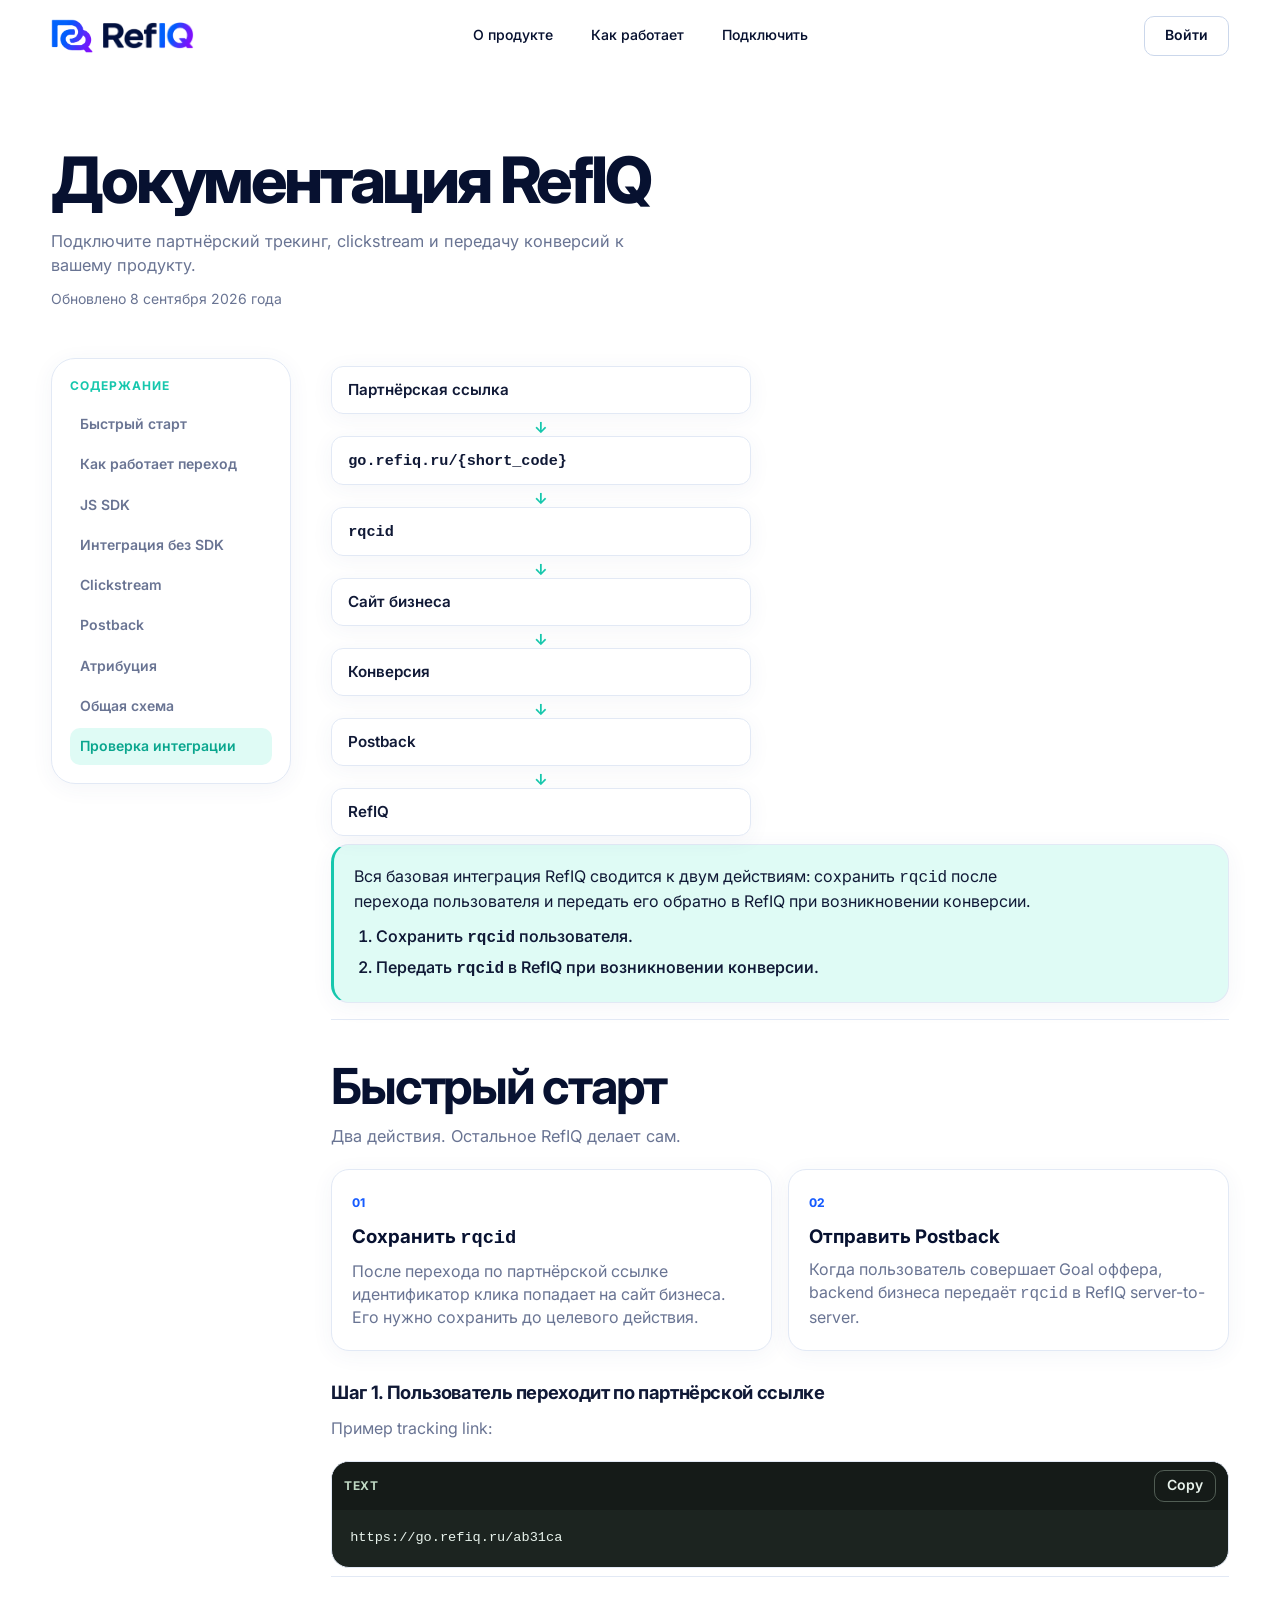
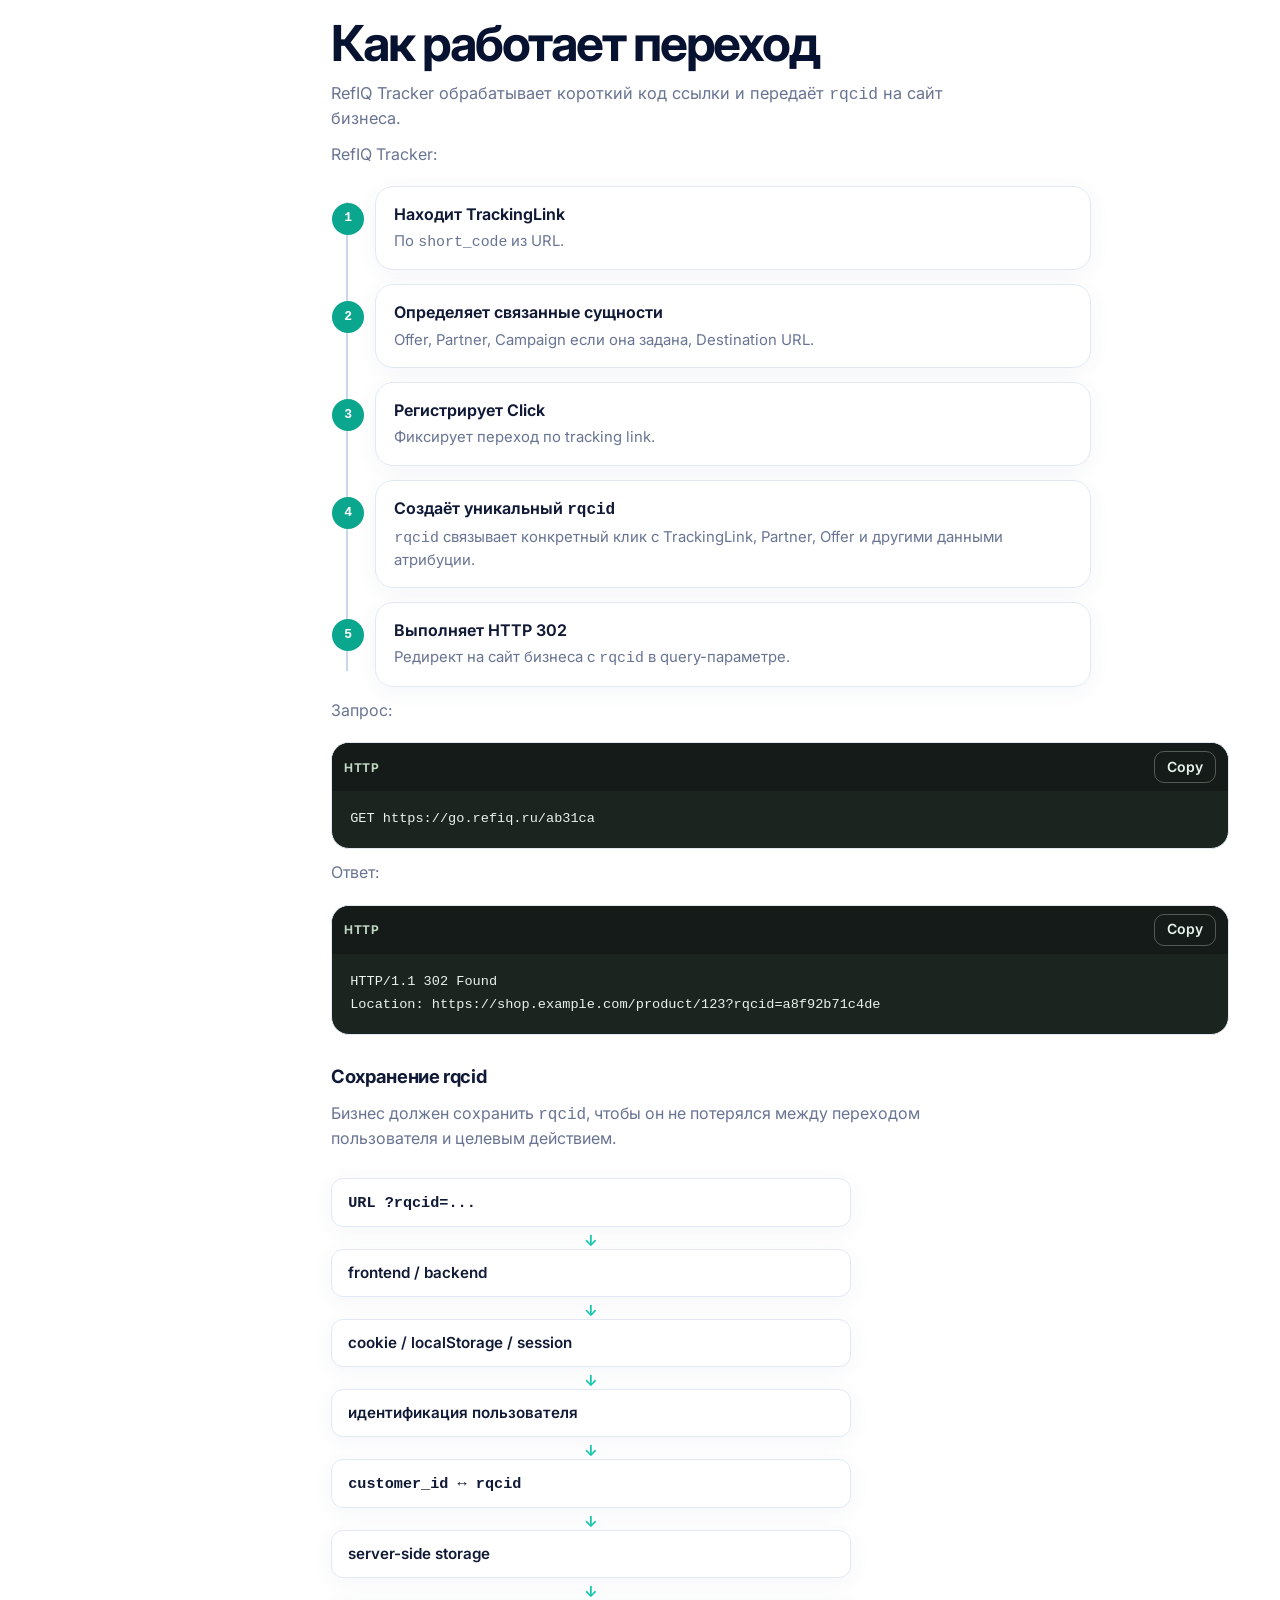
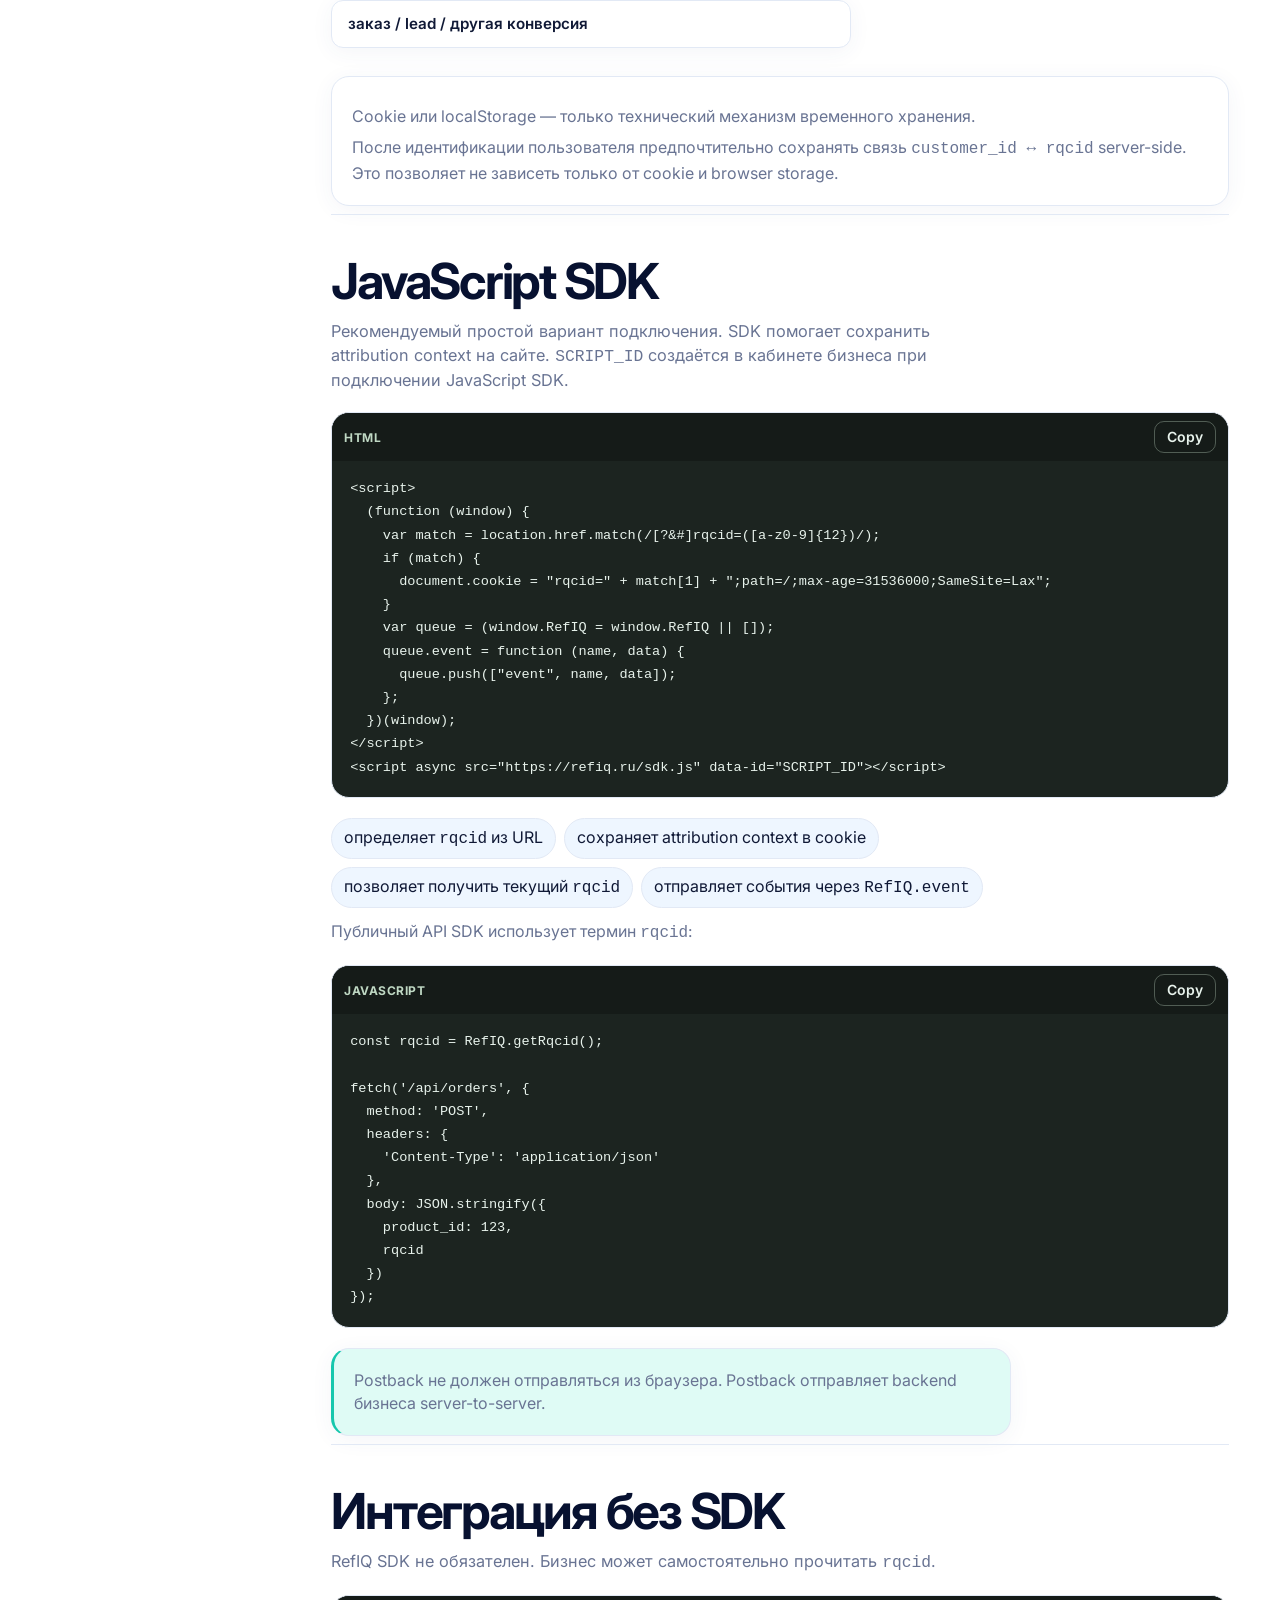
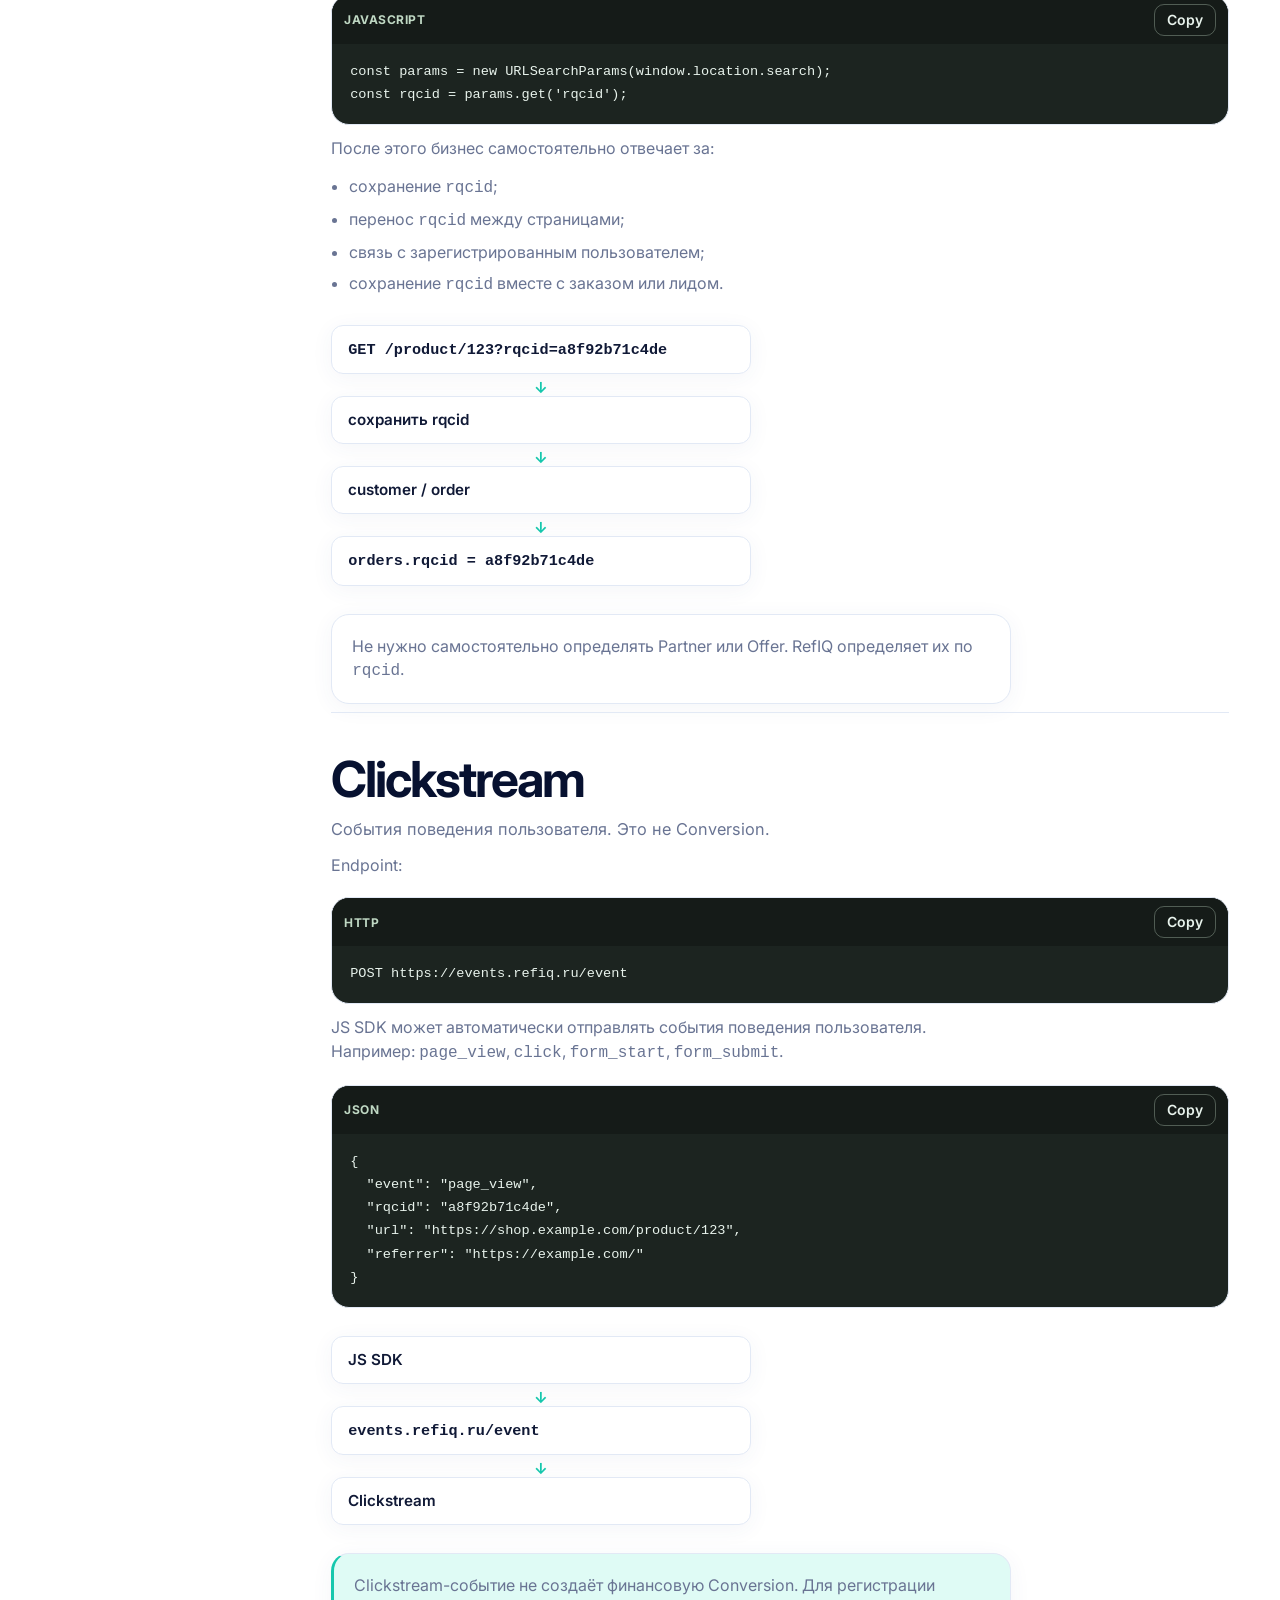
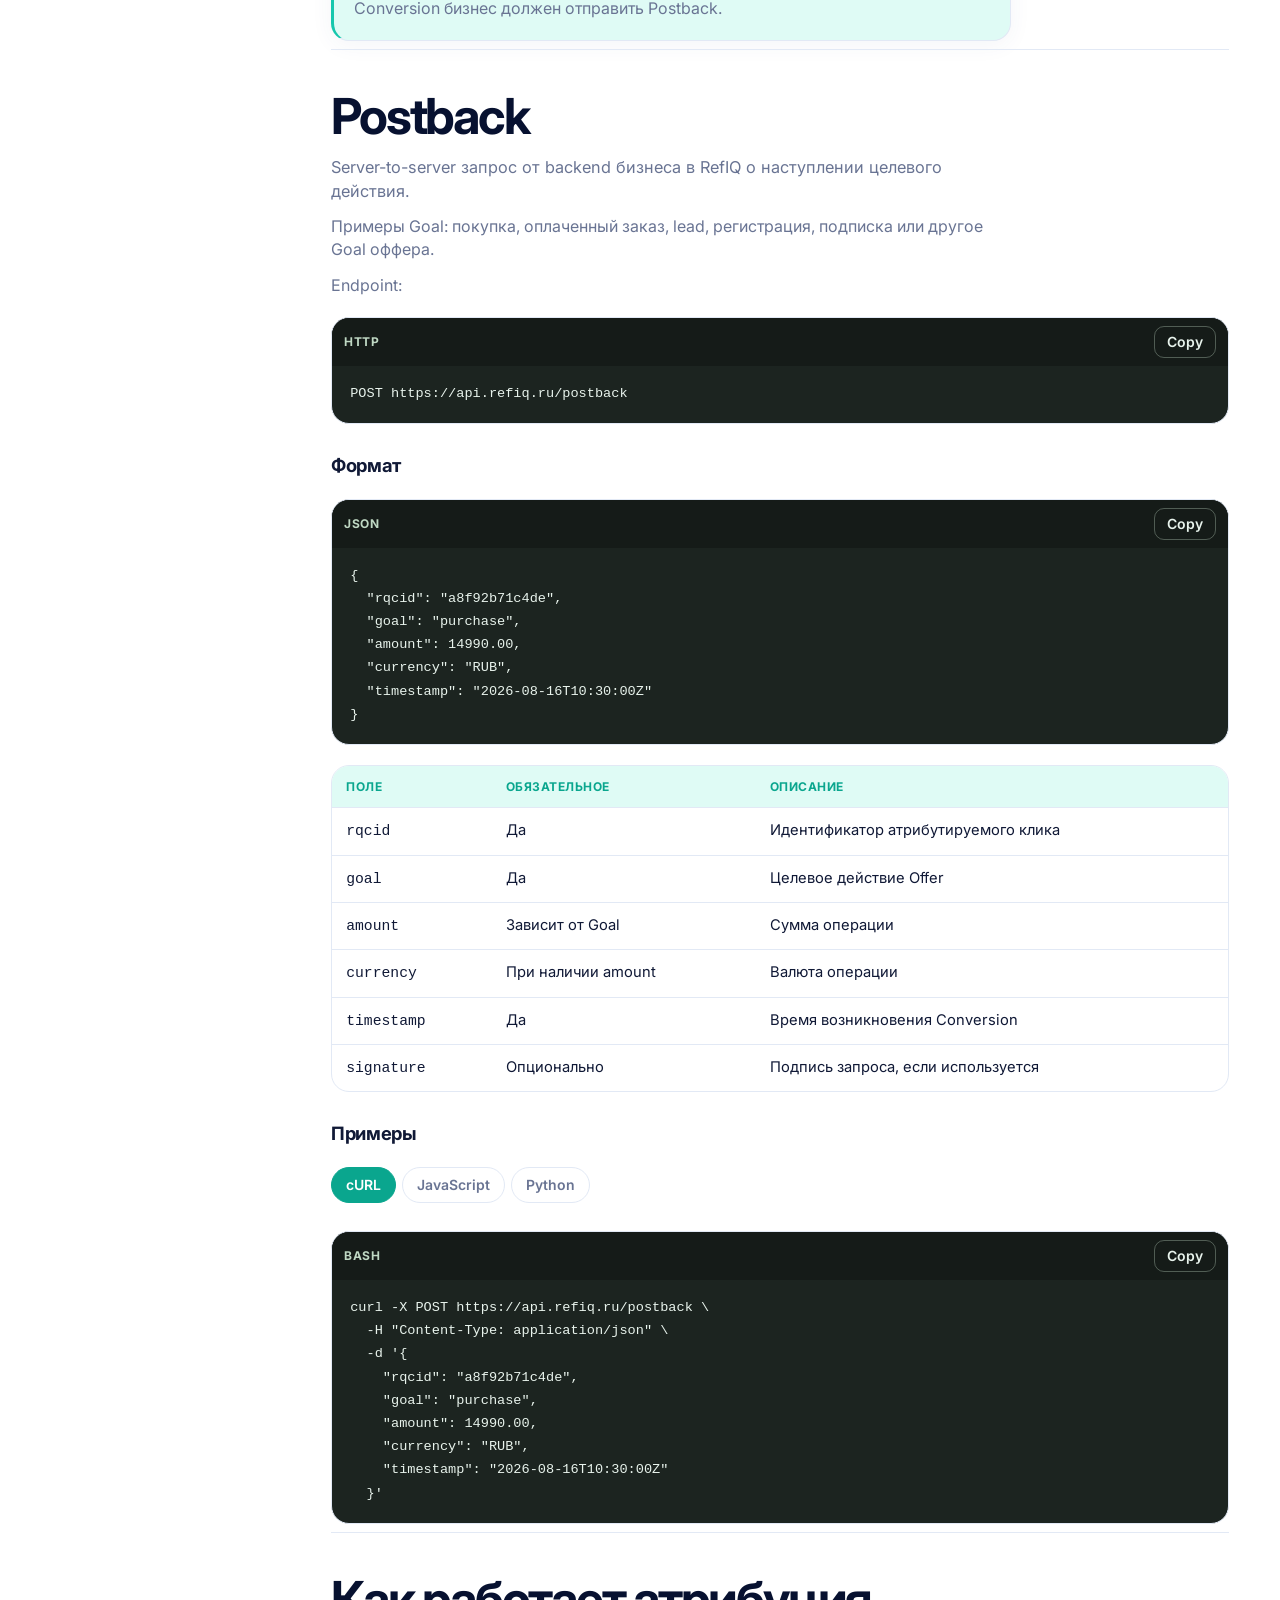
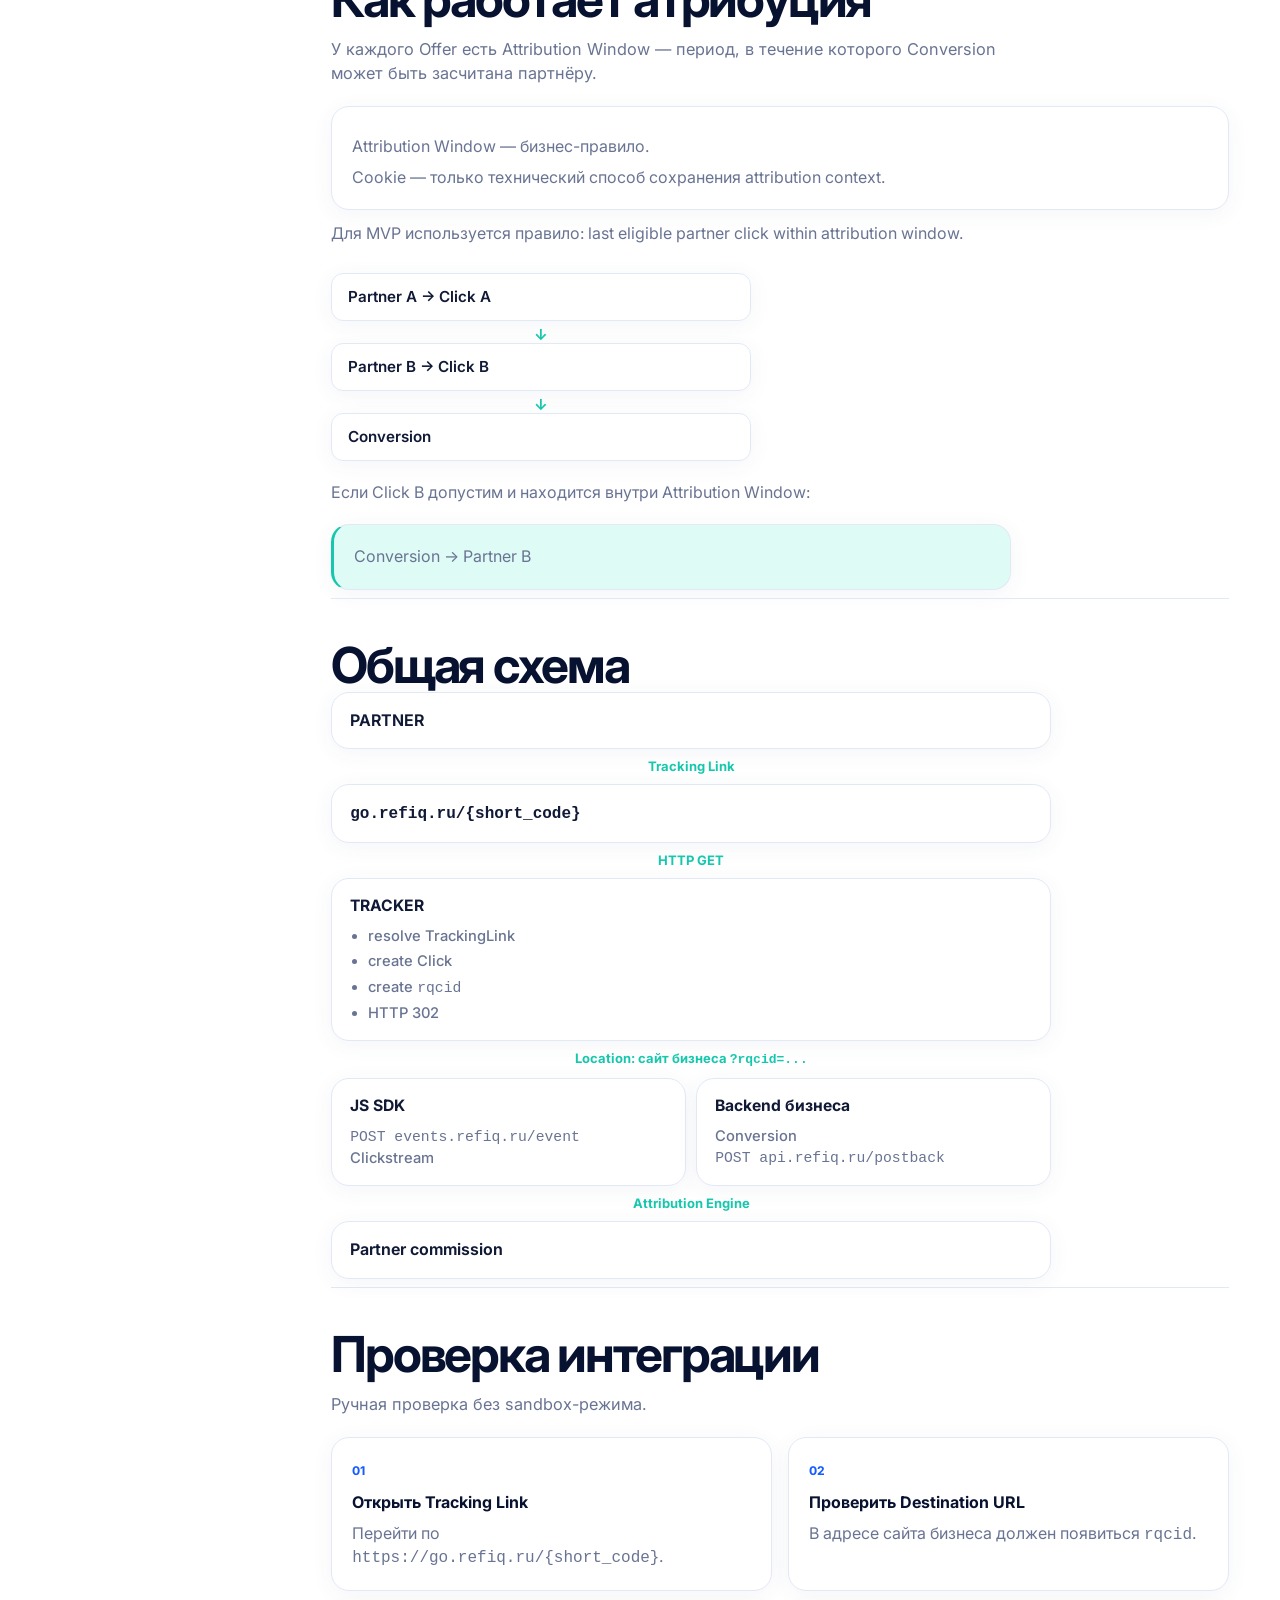
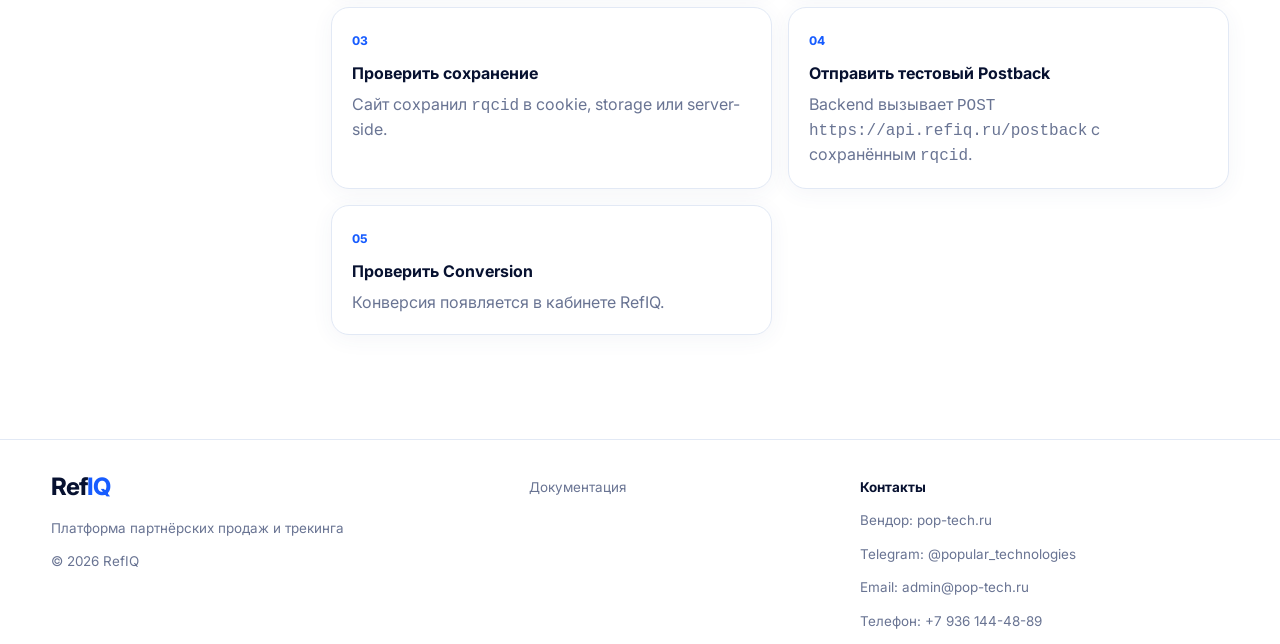
==== commit 8c3c82a0: "Add the RefIQ tracker to every landing page. Also publish the pending SEO, layout, and routing updat" ====
--- a/docs/index.html
+++ b/docs/index.html
@@ -1,18 +1,44 @@
 <!DOCTYPE html>
 <html lang="ru">
 <head>
+<script>
+  (function (window) {
+    var match = location.href.match(/[?&#]rqcid=([a-z0-9]{12})/);
+    if (match) {
+      document.cookie = "rqcid=" + match[1] + ";path=/;max-age=31536000;SameSite=Lax";
+    }
+    var queue = (window.RefIQ = window.RefIQ || []);
+    queue.event = function (name, data) {
+      queue.push(["event", name, data]);
+    };
+  })(window);
+</script>
+<script async src="https://refiq.ru/sdk.js" data-site-id="ndpkv"></script>
   <meta charset="UTF-8" />
   <meta name="viewport" content="width=device-width, initial-scale=1.0" />
-  <title>Документация RefIQ — подключение tracking и postback</title>
-  <meta name="description" content="Техническая документация RefIQ: JS SDK, rqcid, clickstream, система трекинга и server-to-server Postback для партнёрских продаж." />
-  <meta name="robots" content="index, follow" />
-  <meta name="keywords" content="документация RefIQ, clickstream, система трекинга, rqcid, postback, JS SDK, партнёрский трекинг" />
+  <title>Документация RefIQ: трекинг, JS SDK и Postback</title>
+  <meta name="description" content="Техническая документация RefIQ: подключение партнёрского трекинга, JS SDK, rqcid, Clickstream и server-to-server Postback для конверсий." />
+  <meta name="robots" content="index, follow, max-image-preview:large, max-snippet:-1, max-video-preview:-1" />
+  <meta name="author" content="RefIQ" />
   <link rel="canonical" href="https://refiq.ru/docs" />
-  <meta property="og:title" content="Документация RefIQ — подключение tracking и postback" />
-  <meta property="og:description" content="Техническая документация RefIQ: подключение JS SDK, rqcid, clickstream и server-to-server Postback." />
-  <meta property="og:type" content="website" />
+  <link rel="alternate" hreflang="ru-RU" href="https://refiq.ru/docs" />
+  <link rel="alternate" hreflang="x-default" href="https://refiq.ru/docs" />
+  <meta property="og:site_name" content="RefIQ" />
+  <meta property="og:title" content="Документация RefIQ: трекинг, JS SDK и Postback" />
+  <meta property="og:description" content="Интеграция партнёрского трекинга RefIQ: rqcid, JS SDK, Clickstream, атрибуция и server-to-server Postback." />
+  <meta property="og:type" content="article" />
   <meta property="og:locale" content="ru_RU" />
   <meta property="og:url" content="https://refiq.ru/docs" />
+  <meta property="og:image" content="https://refiq.ru/design/assets/hero-dashboard.png" />
+  <meta property="og:image:width" content="1378" />
+  <meta property="og:image:height" content="988" />
+  <meta property="og:image:alt" content="Техническая документация платформы RefIQ" />
+  <meta property="article:modified_time" content="2026-09-08" />
+  <meta name="twitter:card" content="summary_large_image" />
+  <meta name="twitter:title" content="Документация RefIQ: трекинг, JS SDK и Postback" />
+  <meta name="twitter:description" content="Интеграция rqcid, Clickstream, атрибуции и server-to-server Postback." />
+  <meta name="twitter:image" content="https://refiq.ru/design/assets/hero-dashboard.png" />
+  <meta name="twitter:image:alt" content="Техническая документация платформы RefIQ" />
   <meta name="theme-color" content="#f2f5ef" />
   <link rel="icon" type="image/png" sizes="32x32" href="/assets/favicon-32x32.png" />
   <link rel="icon" type="image/png" sizes="16x16" href="/assets/favicon-16x16.png" />
@@ -23,6 +49,85 @@
   <link href="https://fonts.googleapis.com/css2?family=Inter:wght@400;500;600;700&display=swap" rel="stylesheet" />
   <link rel="stylesheet" href="/styles.css" />
   <link rel="stylesheet" href="/docs/styles.css" />
+  <script type="application/ld+json">
+  {
+    "@context": "https://schema.org",
+    "@graph": [
+      {
+        "@type": "Organization",
+        "@id": "https://refiq.ru/#organization",
+        "name": "RefIQ",
+        "url": "https://refiq.ru/",
+        "logo": {
+          "@type": "ImageObject",
+          "url": "https://refiq.ru/assets/logo.png",
+          "width": 488,
+          "height": 397
+        }
+      },
+      {
+        "@type": "WebSite",
+        "@id": "https://refiq.ru/#website",
+        "url": "https://refiq.ru/",
+        "name": "RefIQ",
+        "inLanguage": "ru-RU",
+        "publisher": {"@id": "https://refiq.ru/#organization"}
+      },
+      {
+        "@type": "TechArticle",
+        "@id": "https://refiq.ru/docs#article",
+        "url": "https://refiq.ru/docs",
+        "headline": "Документация RefIQ: трекинг, JS SDK и Postback",
+        "description": "Техническая документация по интеграции партнёрского трекинга RefIQ, rqcid, Clickstream и Postback.",
+        "inLanguage": "ru-RU",
+        "dateModified": "2026-09-08",
+        "mainEntityOfPage": {"@id": "https://refiq.ru/docs#webpage"},
+        "author": {"@id": "https://refiq.ru/#organization"},
+        "publisher": {"@id": "https://refiq.ru/#organization"},
+        "image": {
+          "@type": "ImageObject",
+          "url": "https://refiq.ru/design/assets/hero-dashboard.png",
+          "width": 1378,
+          "height": 988
+        },
+        "about": [
+          {"@type": "Thing", "name": "Партнёрский трекинг"},
+          {"@type": "Thing", "name": "JavaScript SDK"},
+          {"@type": "Thing", "name": "Server-to-server Postback"},
+          {"@type": "Thing", "name": "Атрибуция конверсий"}
+        ]
+      },
+      {
+        "@type": "WebPage",
+        "@id": "https://refiq.ru/docs#webpage",
+        "url": "https://refiq.ru/docs",
+        "name": "Документация RefIQ",
+        "inLanguage": "ru-RU",
+        "isPartOf": {"@id": "https://refiq.ru/#website"},
+        "breadcrumb": {"@id": "https://refiq.ru/docs#breadcrumb"},
+        "mainEntity": {"@id": "https://refiq.ru/docs#article"}
+      },
+      {
+        "@type": "BreadcrumbList",
+        "@id": "https://refiq.ru/docs#breadcrumb",
+        "itemListElement": [
+          {
+            "@type": "ListItem",
+            "position": 1,
+            "name": "RefIQ",
+            "item": "https://refiq.ru/"
+          },
+          {
+            "@type": "ListItem",
+            "position": 2,
+            "name": "Документация",
+            "item": "https://refiq.ru/docs"
+          }
+        ]
+      }
+    ]
+  }
+  </script>
   <!-- Yandex.Metrika counter -->
   <script type="text/javascript">
     (function(m,e,t,r,i,k,a){
@@ -63,9 +168,9 @@
   <main id="main">
     <section class="hero docs-hero" aria-labelledby="docs-title">
       <div class="container">
-        <p class="eyebrow">Документация</p>
         <h1 id="docs-title">Документация RefIQ</h1>
         <p class="lead">Подключите партнёрский трекинг, clickstream и передачу конверсий к вашему продукту.</p>
+        <p class="docs-updated">Обновлено <time datetime="2026-09-08">8 сентября 2026 года</time></p>
       </div>
     </section>
 
@@ -80,6 +185,7 @@
           <option value="#clickstream">Clickstream</option>
           <option value="#postback">Postback</option>
           <option value="#attribution">Атрибуция</option>
+          <option value="#architecture">Общая схема</option>
           <option value="#verify">Проверка интеграции</option>
         </select>
       </nav>
@@ -94,6 +200,7 @@
           <li><a href="#clickstream">Clickstream</a></li>
           <li><a href="#postback">Postback</a></li>
           <li><a href="#attribution">Атрибуция</a></li>
+          <li><a href="#architecture">Общая схема</a></li>
           <li><a href="#verify">Проверка интеграции</a></li>
         </ol>
       </aside>
@@ -193,7 +300,7 @@
               <button type="button" class="btn btn-ghost btn-sm copy-btn">Copy</button>
             </div>
             <pre><code>HTTP/1.1 302 Found
-Location: https://shop.example.com/product/123?rqcid=rq_8f92a71c</code></pre>
+Location: https://shop.example.com/product/123?rqcid=a8f92b71c4de</code></pre>
           </div>
 
           <h3 class="docs-h3" id="save-rqcid">Сохранение rqcid</h3>
@@ -293,10 +400,10 @@
           </ul>
 
           <ol class="docs-flow" aria-label="Поток без SDK">
-            <li><code>GET /product/123?rqcid=rq_8f92a71c</code></li>
+            <li><code>GET /product/123?rqcid=a8f92b71c4de</code></li>
             <li>сохранить rqcid</li>
             <li>customer / order</li>
-            <li><code>orders.rqcid = rq_8f92a71c</code></li>
+            <li><code>orders.rqcid = a8f92b71c4de</code></li>
           </ol>
 
           <p class="tech-note">Не нужно самостоятельно определять Partner или Offer. RefIQ определяет их по <code>rqcid</code>.</p>
@@ -325,7 +432,7 @@
             </div>
             <pre><code>{
   "event": "page_view",
-  "rqcid": "rq_8f92a71c",
+  "rqcid": "a8f92b71c4de",
   "url": "https://shop.example.com/product/123",
   "referrer": "https://example.com/"
 }</code></pre>
@@ -363,7 +470,7 @@
               <button type="button" class="btn btn-ghost btn-sm copy-btn">Copy</button>
             </div>
             <pre><code>{
-  "rqcid": "rq_8f92a71c",
+  "rqcid": "a8f92b71c4de",
   "goal": "purchase",
   "amount": 14990.00,
   "currency": "RUB",
@@ -431,7 +538,7 @@
               <pre><code>curl -X POST https://api.refiq.ru/postback \
   -H "Content-Type: application/json" \
   -d '{
-    "rqcid": "rq_8f92a71c",
+    "rqcid": "a8f92b71c4de",
     "goal": "purchase",
     "amount": 14990.00,
     "currency": "RUB",
@@ -450,7 +557,7 @@
     'Content-Type': 'application/json'
   },
   body: JSON.stringify({
-    rqcid: 'rq_8f92a71c',
+    rqcid: 'a8f92b71c4de',
     goal: 'purchase',
     amount: 14990.00,
     currency: 'RUB',
@@ -469,7 +576,7 @@
 requests.post(
     'https://api.refiq.ru/postback',
     json={
-        'rqcid': 'rq_8f92a71c',
+        'rqcid': 'a8f92b71c4de',
         'goal': 'purchase',
         'amount': 14990.00,
         'currency': 'RUB',
--- a/styles.css
+++ b/styles.css
@@ -280,6 +280,7 @@
 
 .section {
   padding: 100px 0;
+  scroll-margin-top: calc(var(--header-h) - 8px);
 }
 
 .section-wave::before,
@@ -550,36 +551,186 @@
   background: #d4f4f6;
 }
 
+.early-access-container {
+  position: relative;
+  z-index: 3;
+  margin-top: -44px;
+  margin-bottom: -24px;
+}
+
+.early-access-notice {
+  max-width: 1160px;
+  margin-inline: auto;
+  padding: 16px 18px;
+  border: 1px solid #dbe7f3;
+  border-radius: 16px;
+  background: #f8fbff;
+}
+
+.early-access-header {
+  display: flex;
+  align-items: center;
+  gap: 9px;
+  margin-bottom: 13px;
+}
+
+.early-access-icon {
+  display: grid;
+  width: 30px;
+  height: 30px;
+  place-items: center;
+  flex: 0 0 auto;
+  border-radius: 50%;
+  color: #0b9d89;
+  background: #dcf8f2;
+}
+
+.early-access-icon svg {
+  width: 15px;
+  height: 15px;
+}
+
+.early-access-title {
+  width: max-content;
+  margin: 0;
+  padding: 5px 9px;
+  border: 1px solid rgba(23, 92, 255, .11);
+  border-radius: 999px;
+  color: var(--blue);
+  background: rgba(23, 92, 255, .055);
+  font-size: 13px;
+  font-weight: 700;
+  line-height: 1.25;
+  white-space: nowrap;
+}
+
+.early-access-grid {
+  display: grid;
+  grid-template-columns: minmax(240px, .72fr) minmax(0, 1.7fr);
+  gap: 20px;
+}
+
+.early-access-track {
+  min-width: 0;
+}
+
+.early-access-partners {
+  padding-left: 20px;
+  border-left: 1px solid #dbe7f3;
+}
+
+.early-access-kicker {
+  margin: 0 0 3px;
+  color: #0b917e;
+  font-size: 11px;
+  font-weight: 700;
+  letter-spacing: .055em;
+  line-height: 1.3;
+  text-transform: uppercase;
+}
+
+.early-access-track h3 {
+  margin: 0;
+  color: var(--navy);
+  font-size: 16px;
+  line-height: 1.3;
+  letter-spacing: -.015em;
+}
+
+.early-access-track > p:not(.early-access-kicker) {
+  margin: 5px 0 0;
+  color: #52617d;
+  font-size: 13.5px;
+  line-height: 1.42;
+}
+
+.early-access-secondary {
+  color: #64718b !important;
+}
+
+.early-access-benefits {
+  display: grid;
+  grid-template-columns: repeat(4, minmax(0, 1fr));
+  gap: 7px 13px;
+  margin-top: 10px;
+}
+
+.early-access-benefits li {
+  position: relative;
+  padding-left: 13px;
+  color: #425572;
+  font-size: 12px;
+  line-height: 1.35;
+}
+
+.early-access-benefits li::before {
+  content: "";
+  position: absolute;
+  top: .47em;
+  left: 0;
+  width: 5px;
+  height: 5px;
+  border-radius: 50%;
+  background: var(--teal);
+}
+
+.early-access-rules {
+  margin: 13px 0 0;
+  padding-top: 11px;
+  border-top: 1px solid #dbe7f3;
+  color: #66728a;
+  font-size: 11.5px;
+  line-height: 1.45;
+}
+
+.early-access-rules b {
+  color: #425572;
+}
+
 .section-product {
-  padding-top: 116px;
+  padding-top: 88px;
+}
+
+.section-product.section-wave::after {
+  background: rgba(224, 251, 247, .34);
+}
+
+.section-product .section-heading > p:not(.eyebrow) {
+  max-width: 720px;
+  margin: 12px auto 0;
+  color: #51607c;
+  font-size: clamp(1.02rem, 1.4vw, 1.16rem);
+  line-height: 1.55;
 }
 
 .audience-grid {
   display: grid;
   grid-template-columns: 1fr 1fr;
   gap: 22px;
-  margin-top: 44px;
+  align-items: stretch;
+  margin-top: 28px;
 }
 
 .audience-card {
-  display: grid;
-  grid-template-columns: minmax(240px, .9fr) minmax(290px, 1.1fr);
+  display: flex;
+  flex-direction: column;
   gap: 22px;
-  min-height: 480px;
-  padding: 26px 20px 20px 28px;
+  height: 100%;
+  padding: 28px 26px 22px;
   overflow: hidden;
   border: 1px solid var(--border);
   border-radius: var(--radius-lg);
-  background: rgba(255, 255, 255, .9);
-  box-shadow: var(--shadow);
+  background: rgba(255, 255, 255, .94);
+  box-shadow: var(--shadow-soft);
+  transition: transform .35s var(--ease), box-shadow .35s var(--ease);
 }
 
 .audience-business {
-  background: linear-gradient(135deg, rgba(225, 251, 246, .76), #fff 62%);
+  background: linear-gradient(160deg, rgba(225, 251, 246, .52), #fff 58%);
 }
 
 .audience-partner {
-  background: linear-gradient(135deg, rgba(241, 239, 255, .82), #fff 62%);
+  background: linear-gradient(160deg, rgba(241, 239, 255, .58), #fff 58%);
 }
 
 .title-with-icon,
@@ -607,10 +758,21 @@
   font-size: .9rem;
 }
 
+.section-product .title-with-icon h3 {
+  font-size: 1.5rem;
+}
+
+.section-product .title-with-icon p {
+  margin-top: 8px;
+  color: #4f5d7a;
+  font-size: .95rem;
+  line-height: 1.5;
+}
+
 .value-list {
   display: grid;
-  gap: 24px;
-  margin-top: 38px;
+  gap: 16px;
+  margin-top: 22px;
 }
 
 .value-list li,
@@ -618,60 +780,72 @@
   display: flex;
   align-items: center;
   gap: 13px;
-  color: var(--muted);
-  font-size: .84rem;
+  color: #5a6784;
+  font-size: .86rem;
+  line-height: 1.4;
 }
 
 .value-list b,
 .product-trust b {
   display: block;
-  margin-bottom: 3px;
+  margin-bottom: 2px;
   color: var(--navy);
-  font-size: .98rem;
+  font-size: .96rem;
+}
+
+.audience-shot-wrap {
+  position: relative;
+  flex: 0 0 auto;
+  height: 248px;
+  overflow: hidden;
+  border: 1px solid var(--border);
+  border-radius: 14px;
+  box-shadow: var(--shadow-soft);
+  background: #f7f9fd;
 }
 
 .audience-shot {
-  align-self: center;
-  width: 150%;
-  max-width: none;
+  display: block;
+  width: 100%;
   height: 100%;
-  max-height: 470px;
-  border: 1px solid var(--border);
-  border-radius: 12px;
-  box-shadow: var(--shadow-soft);
   object-fit: cover;
   object-position: left top;
-}
-
-.audience-business .audience-shot {
-  aspect-ratio: auto;
+  transform-origin: left top;
+  transition: transform .55s var(--ease);
 }
 
 .audience-partner .audience-shot {
-  aspect-ratio: auto;
+  width: 128%;
+  height: 128%;
+  max-width: none;
+  object-position: 16% 0;
 }
 
 .product-trust {
   display: grid;
   grid-template-columns: repeat(3, 1fr);
-  gap: 28px;
-  max-width: 980px;
-  margin: 36px auto 0;
+  gap: 22px;
+  max-width: 920px;
+  margin: 32px auto 0;
 }
 
 .product-trust .round-icon {
-  width: 68px;
-  height: 68px;
+  width: 56px;
+  height: 56px;
   border-radius: 50%;
 }
 
 .product-trust .round-icon svg {
-  width: 30px;
-  height: 30px;
+  width: 24px;
+  height: 24px;
 }
 
 .product-trust li {
-  gap: 16px;
+  gap: 14px;
+}
+
+.product-trust span:last-child {
+  color: #5a6784;
 }
 
 .section-how {
@@ -1689,6 +1863,119 @@
     opacity: 1;
     transform: none;
   }
+
+  .early-access-notice[data-reveal] {
+    transform: translateY(6px);
+    transition-duration: .42s;
+  }
+
+  .early-access-notice[data-reveal].is-visible {
+    transform: none;
+  }
+
+  .section-product [data-reveal] {
+    transform: translateY(14px);
+    transition-duration: .5s;
+  }
+
+  .section-product .section-heading[data-reveal] {
+    transition-delay: 0s;
+  }
+
+  .section-product .audience-business {
+    transition-delay: .07s;
+  }
+
+  .section-product .audience-partner {
+    transition-delay: .14s;
+  }
+
+  .section-product .product-trust li:nth-child(1) {
+    transition-delay: .2s;
+  }
+
+  .section-product .product-trust li:nth-child(2) {
+    transition-delay: .26s;
+  }
+
+  .section-product .product-trust li:nth-child(3) {
+    transition-delay: .32s;
+  }
+
+  .section-product .underline::after {
+    transform: rotate(-2deg) scaleX(0);
+    transform-origin: left center;
+    transition: transform .5s var(--ease) .12s;
+  }
+
+  .section-product .section-heading.is-visible .underline::after {
+    transform: rotate(-2deg) scaleX(1);
+  }
+
+  .audience-card:hover {
+    transform: translateY(-4px);
+    box-shadow: 0 16px 42px rgba(48, 81, 136, .1);
+  }
+
+  .audience-card:hover .audience-shot {
+    transform: scale(1.03);
+  }
+
+  .audience-partner:hover .audience-shot {
+    transform: scale(1.03);
+  }
+
+  .section-product.section-wave::after {
+    animation: product-wave 18s var(--ease) infinite;
+  }
+
+  .section-how [data-reveal] {
+    transform: translateY(12px);
+    transition-duration: .48s;
+  }
+
+  .section-how .process li:nth-child(1) { transition-delay: .05s; }
+  .section-how .process li:nth-child(2) { transition-delay: .1s; }
+  .section-how .process li:nth-child(3) { transition-delay: .15s; }
+  .section-how .process li:nth-child(4) { transition-delay: .2s; }
+  .section-how .process li:nth-child(5) { transition-delay: .25s; }
+  .section-how .process li:nth-child(6) { transition-delay: .3s; }
+  .section-how .process li:nth-child(7) { transition-delay: .35s; }
+
+  .section-how .process-caption {
+    transition-delay: .4s;
+  }
+
+  .section-how .how-dashboard {
+    transition-delay: .46s;
+  }
+
+  .section-how .process-icon {
+    transition: transform .3s var(--ease);
+  }
+
+  .section-how .process li:hover .process-icon {
+    transform: translateY(-3px);
+  }
+
+  .section-how .how-dashboard img {
+    transition: transform .55s var(--ease);
+  }
+
+  .section-how .how-dashboard:hover img {
+    transform: translateY(-10%) scale(1.02);
+  }
+}
+
+@keyframes product-wave {
+  0%,
+  100% {
+    transform: rotate(8deg) translate3d(0, 0, 0);
+  }
+
+  50% {
+    transform: rotate(8deg) translate3d(0, -8px, 0);
+  }
 }
 
 @media (max-width: 1260px) {
@@ -1726,14 +2013,8 @@
     font-size: 4rem;
   }
 
-  .audience-card {
-    grid-template-columns: 1fr;
-  }
-
-  .audience-shot {
-    width: 100%;
-    height: 260px;
-    aspect-ratio: 16 / 8 !important;
+  .audience-shot-wrap {
+    height: 210px;
   }
 
   .process {
@@ -1805,6 +2086,25 @@
     margin-left: 0;
   }
 
+  .early-access-notice {
+    max-width: 760px;
+  }
+
+  .early-access-grid {
+    grid-template-columns: 1fr;
+    gap: 14px;
+  }
+
+  .early-access-partners {
+    padding: 14px 0 0;
+    border-top: 1px solid #dbe7f3;
+    border-left: 0;
+  }
+
+  .early-access-benefits {
+    grid-template-columns: repeat(2, minmax(0, 1fr));
+  }
+
   .audience-grid,
   .special-grid,
   .connect-paths,
@@ -1812,6 +2112,10 @@
     grid-template-columns: 1fr;
   }
 
+  .audience-shot-wrap {
+    height: 260px;
+  }
+
   .process {
     grid-template-columns: repeat(4, 1fr);
     row-gap: 34px;
@@ -1954,14 +2258,43 @@
     margin: 34px -12px 0;
   }
 
+  .early-access-container {
+    margin-top: -32px;
+    margin-bottom: -12px;
+  }
+
+  .early-access-notice {
+    padding: 15px;
+  }
+
+  .early-access-title {
+    font-size: 13px;
+  }
+
+  .early-access-track > p:not(.early-access-kicker) {
+    font-size: 14px;
+    line-height: 1.5;
+  }
+
+  .early-access-benefits {
+    grid-template-columns: 1fr;
+    gap: 6px;
+  }
+
+  .early-access-benefits li {
+    font-size: 13px;
+  }
+
+  .early-access-rules {
+    font-size: 12.5px;
+  }
+
   .audience-card {
-    min-height: 0;
     padding: 22px 16px 16px;
   }
 
-  .audience-shot {
-    height: auto;
-    aspect-ratio: auto !important;
+  .audience-shot-wrap {
+    height: 220px;
   }
 
   .product-trust {
--- a/docs/styles.css
+++ b/docs/styles.css
@@ -17,6 +17,12 @@
 
 .docs-hero .lead {
   max-width: 62ch;
+}
+
+.docs-updated {
+  margin-top: 12px;
+  color: var(--muted);
+  font-size: 14px;
 }
 
 .docs-layout {
